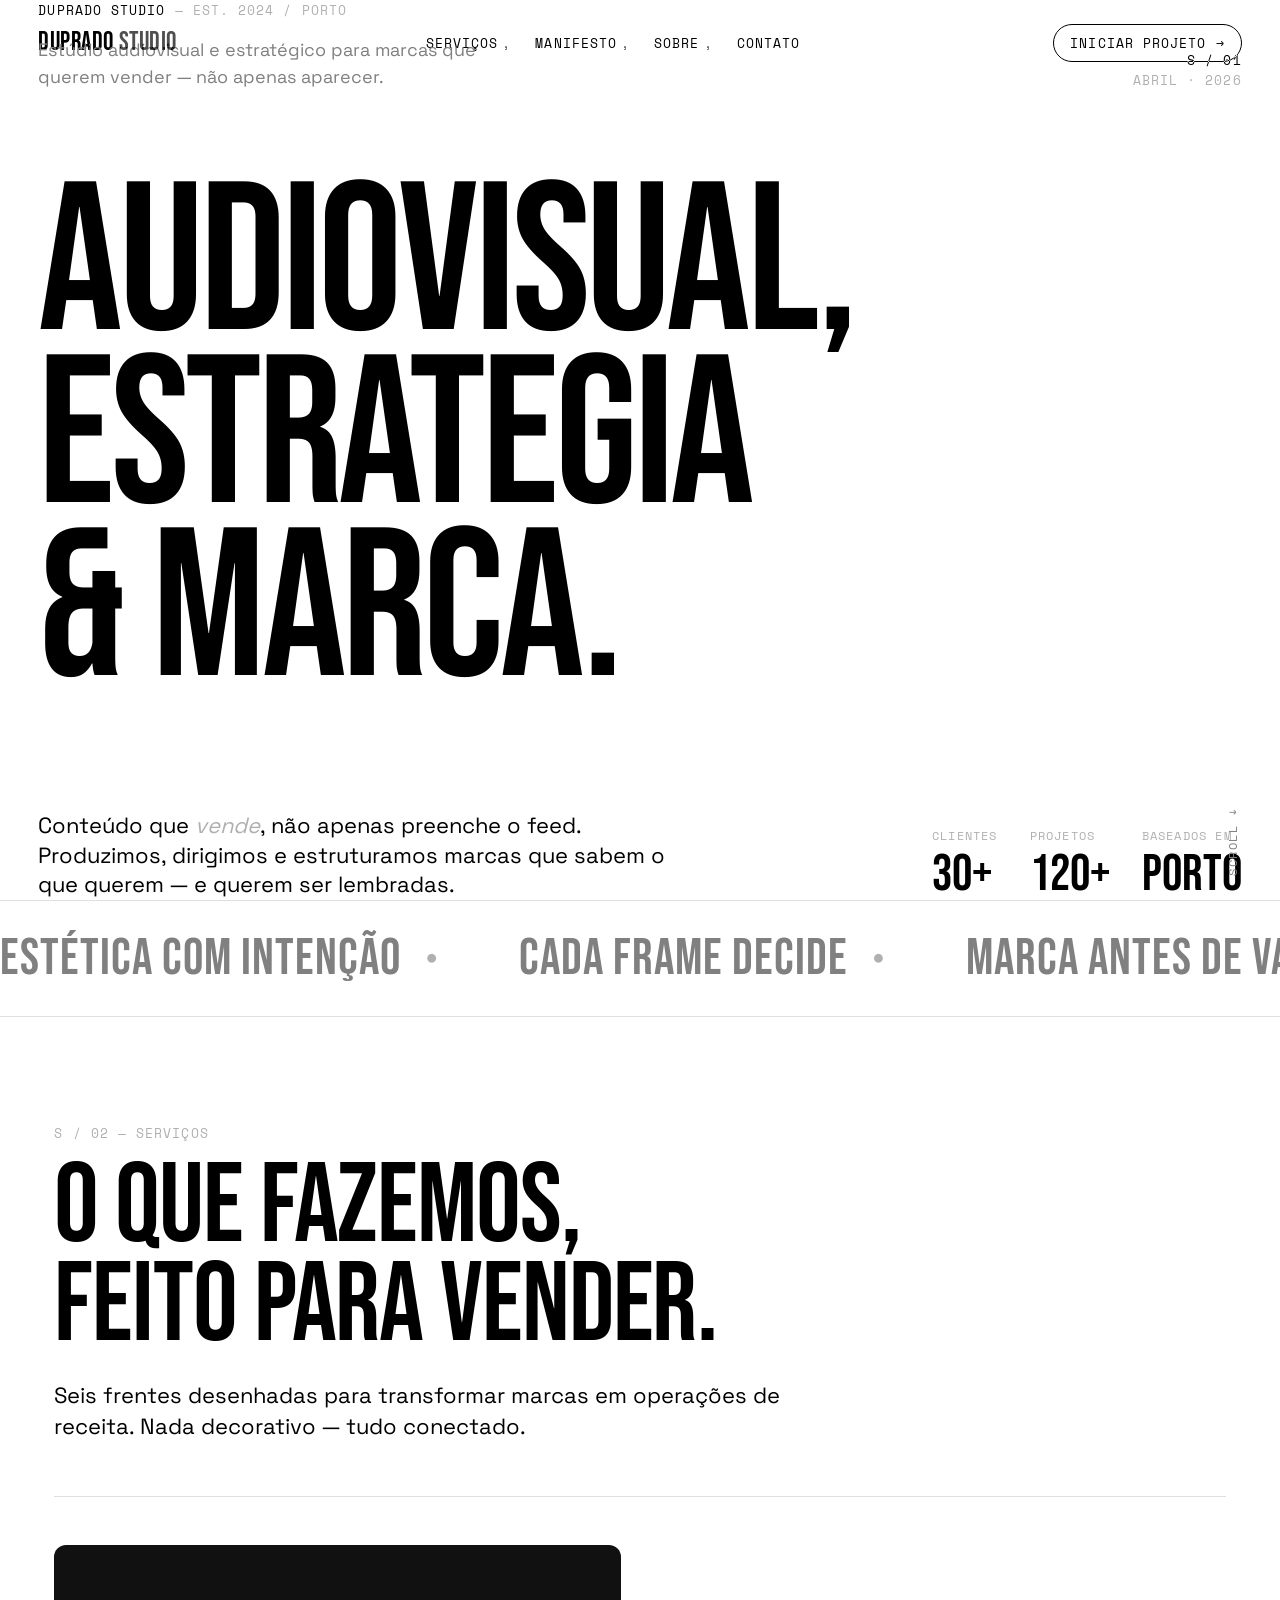
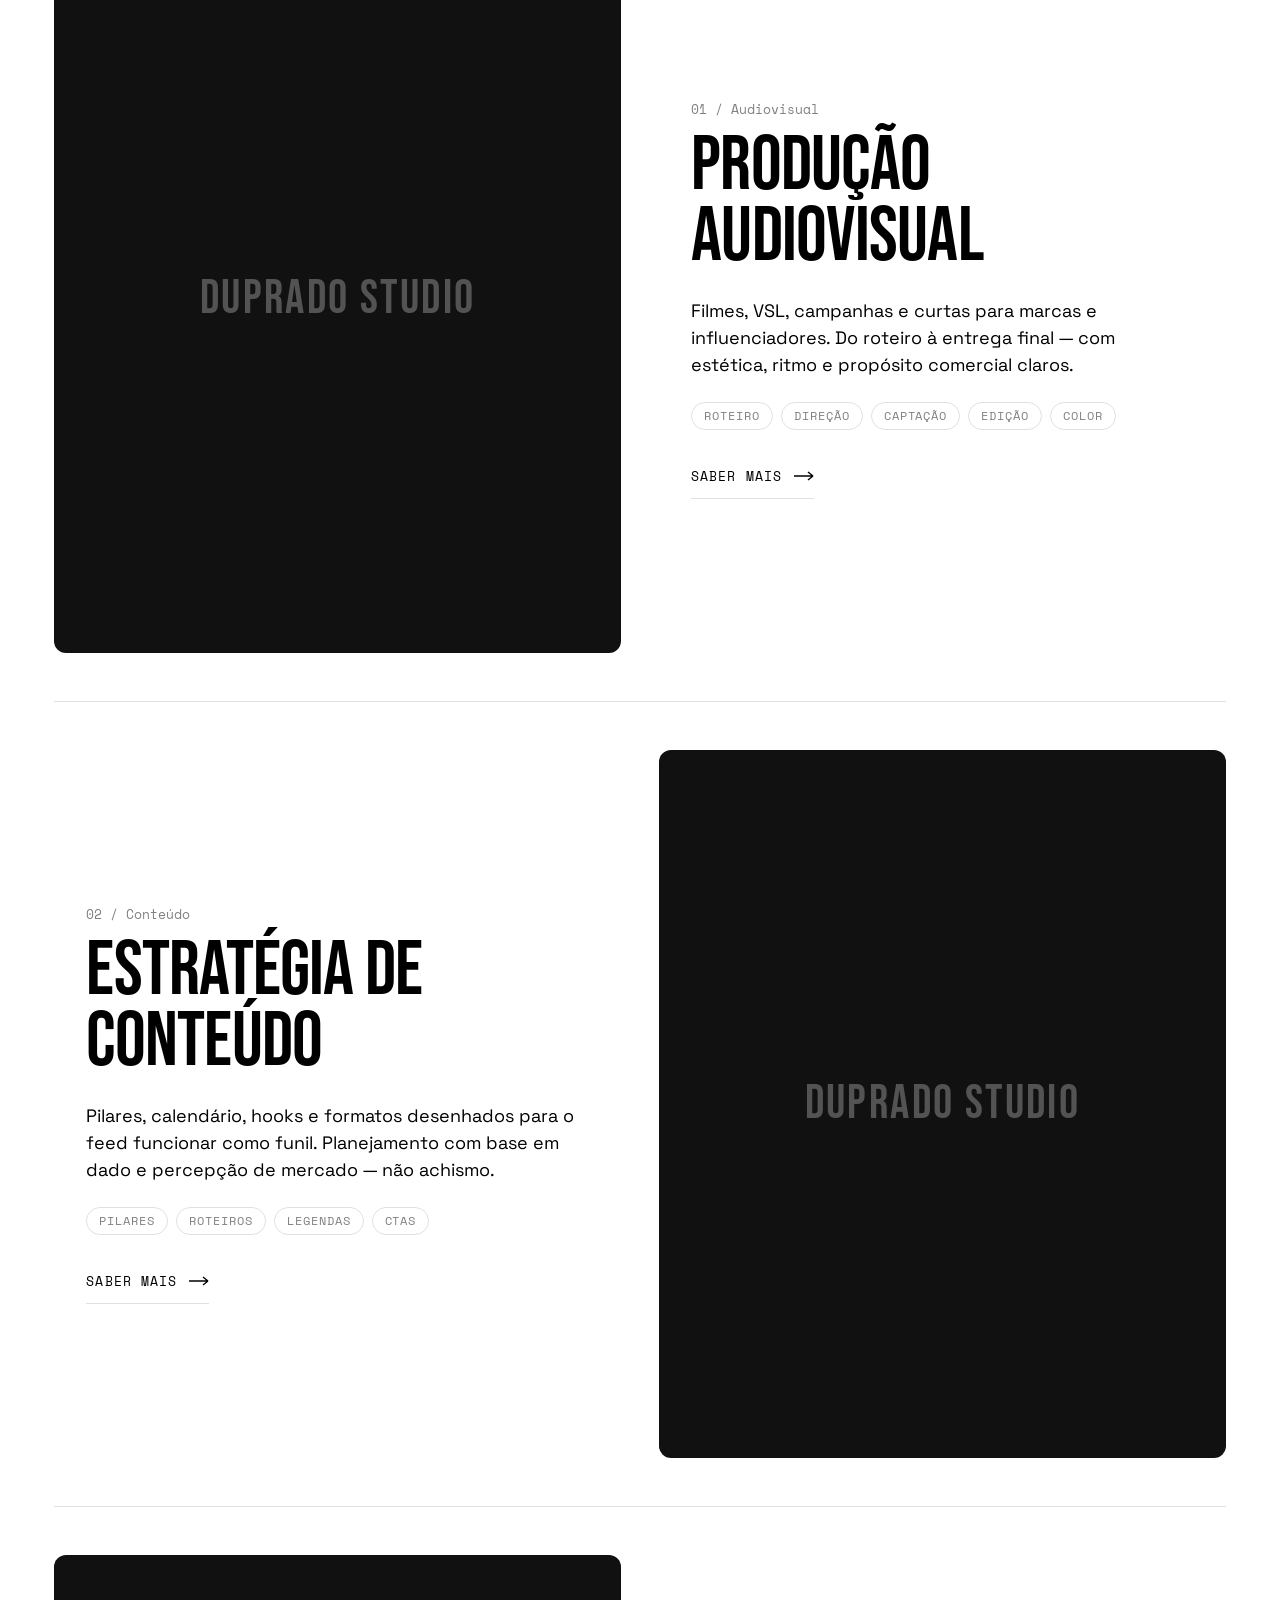
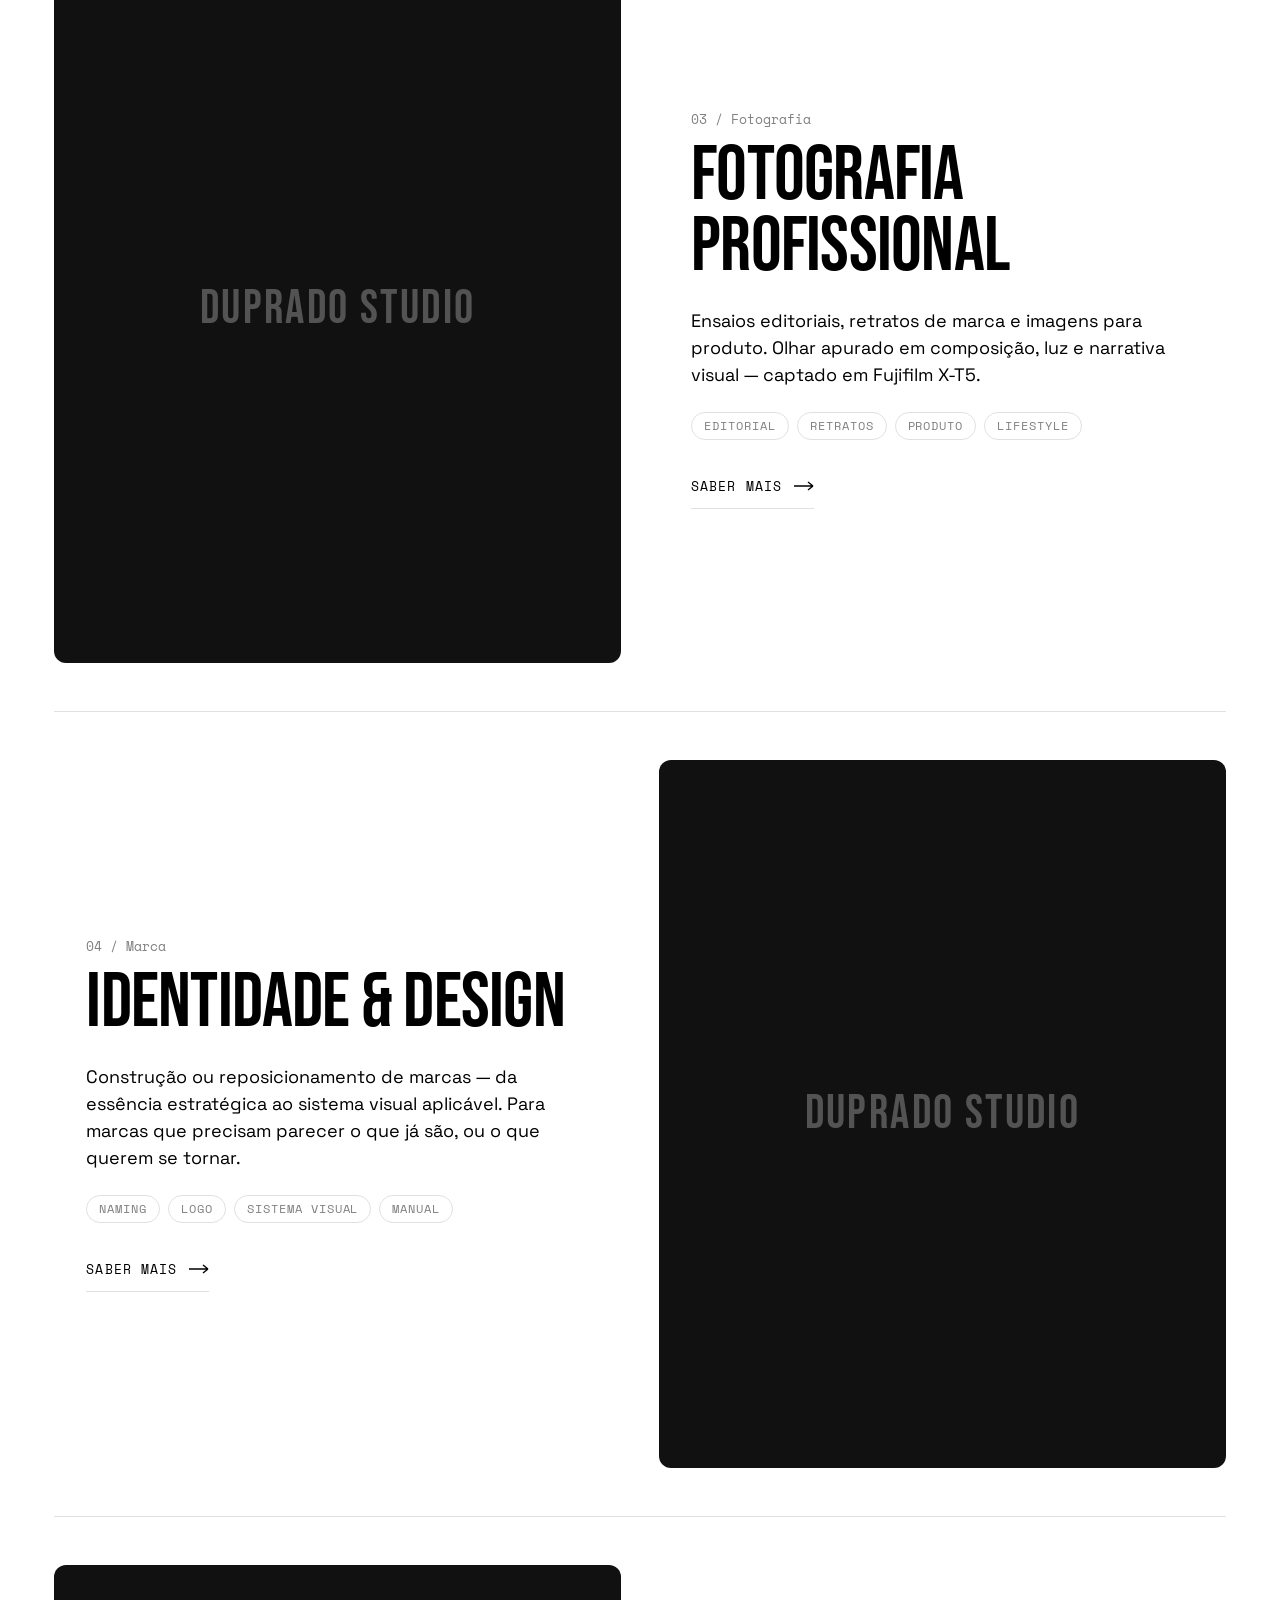
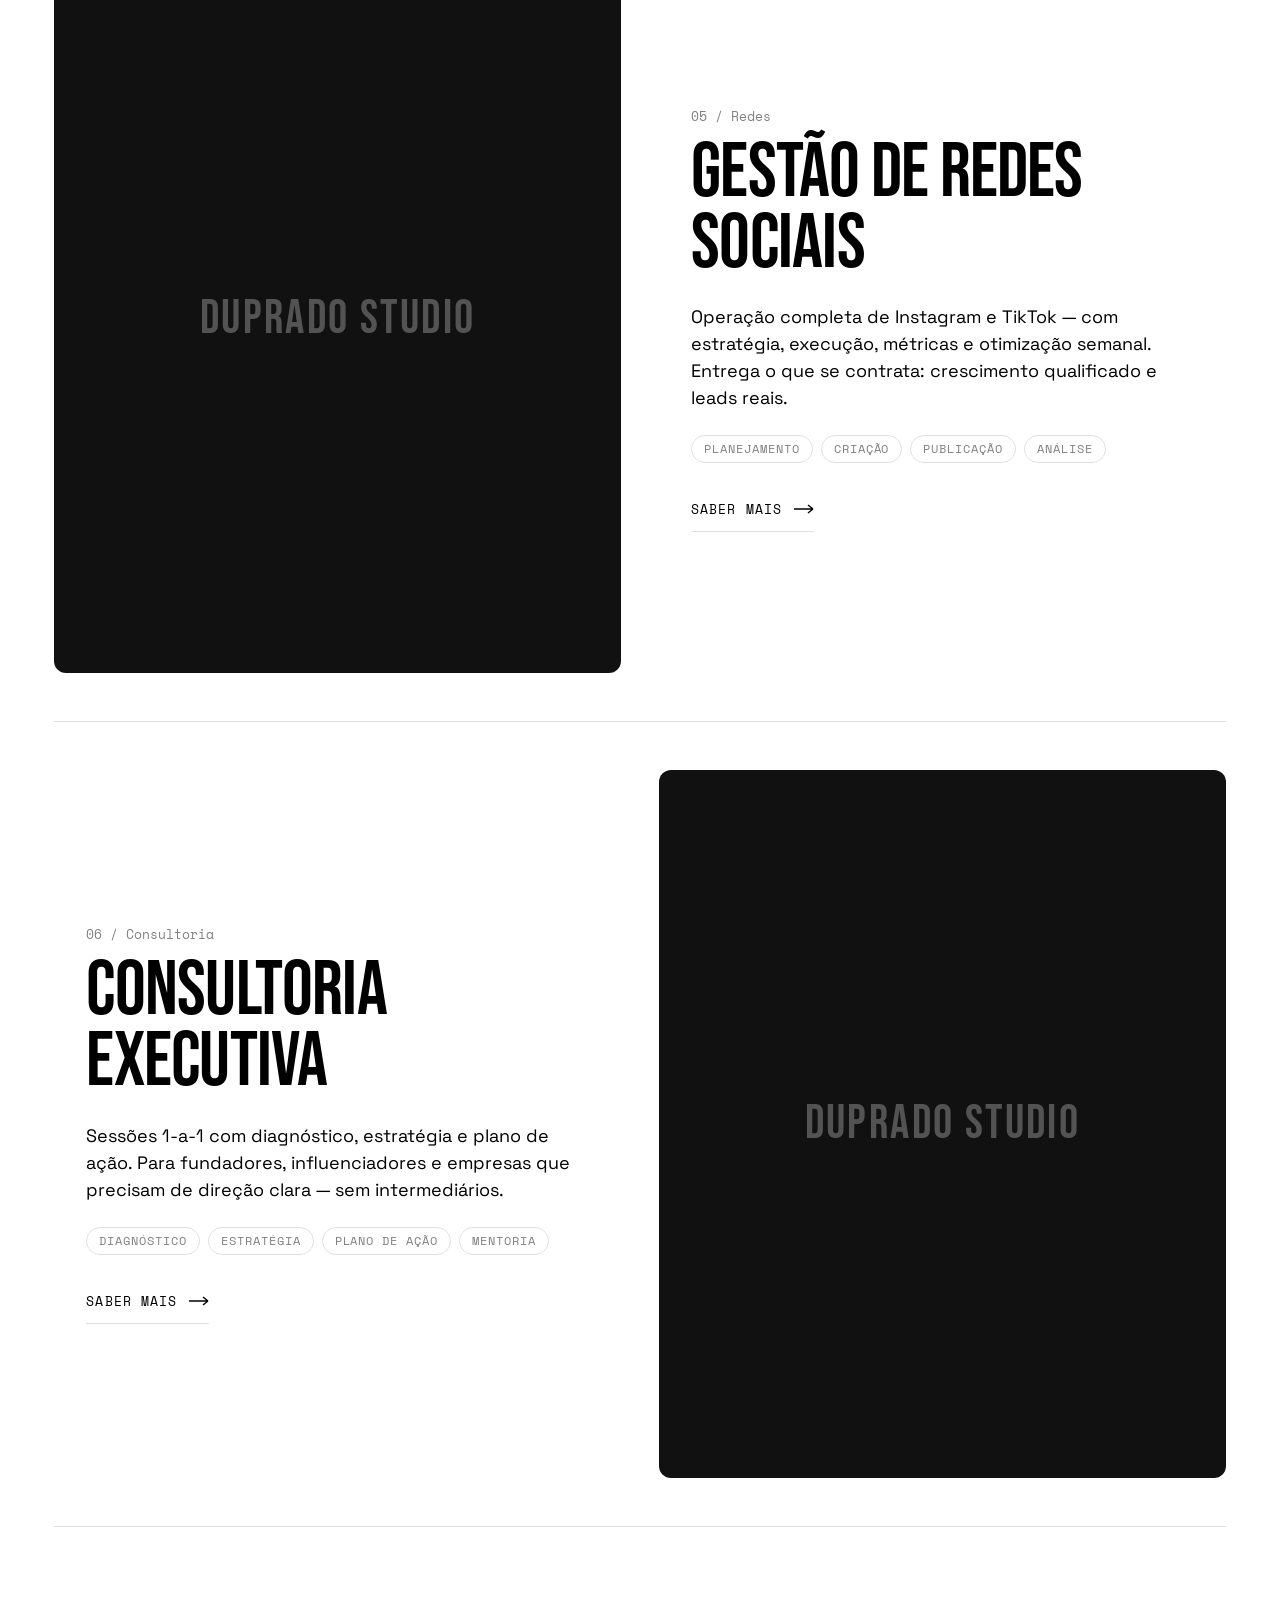
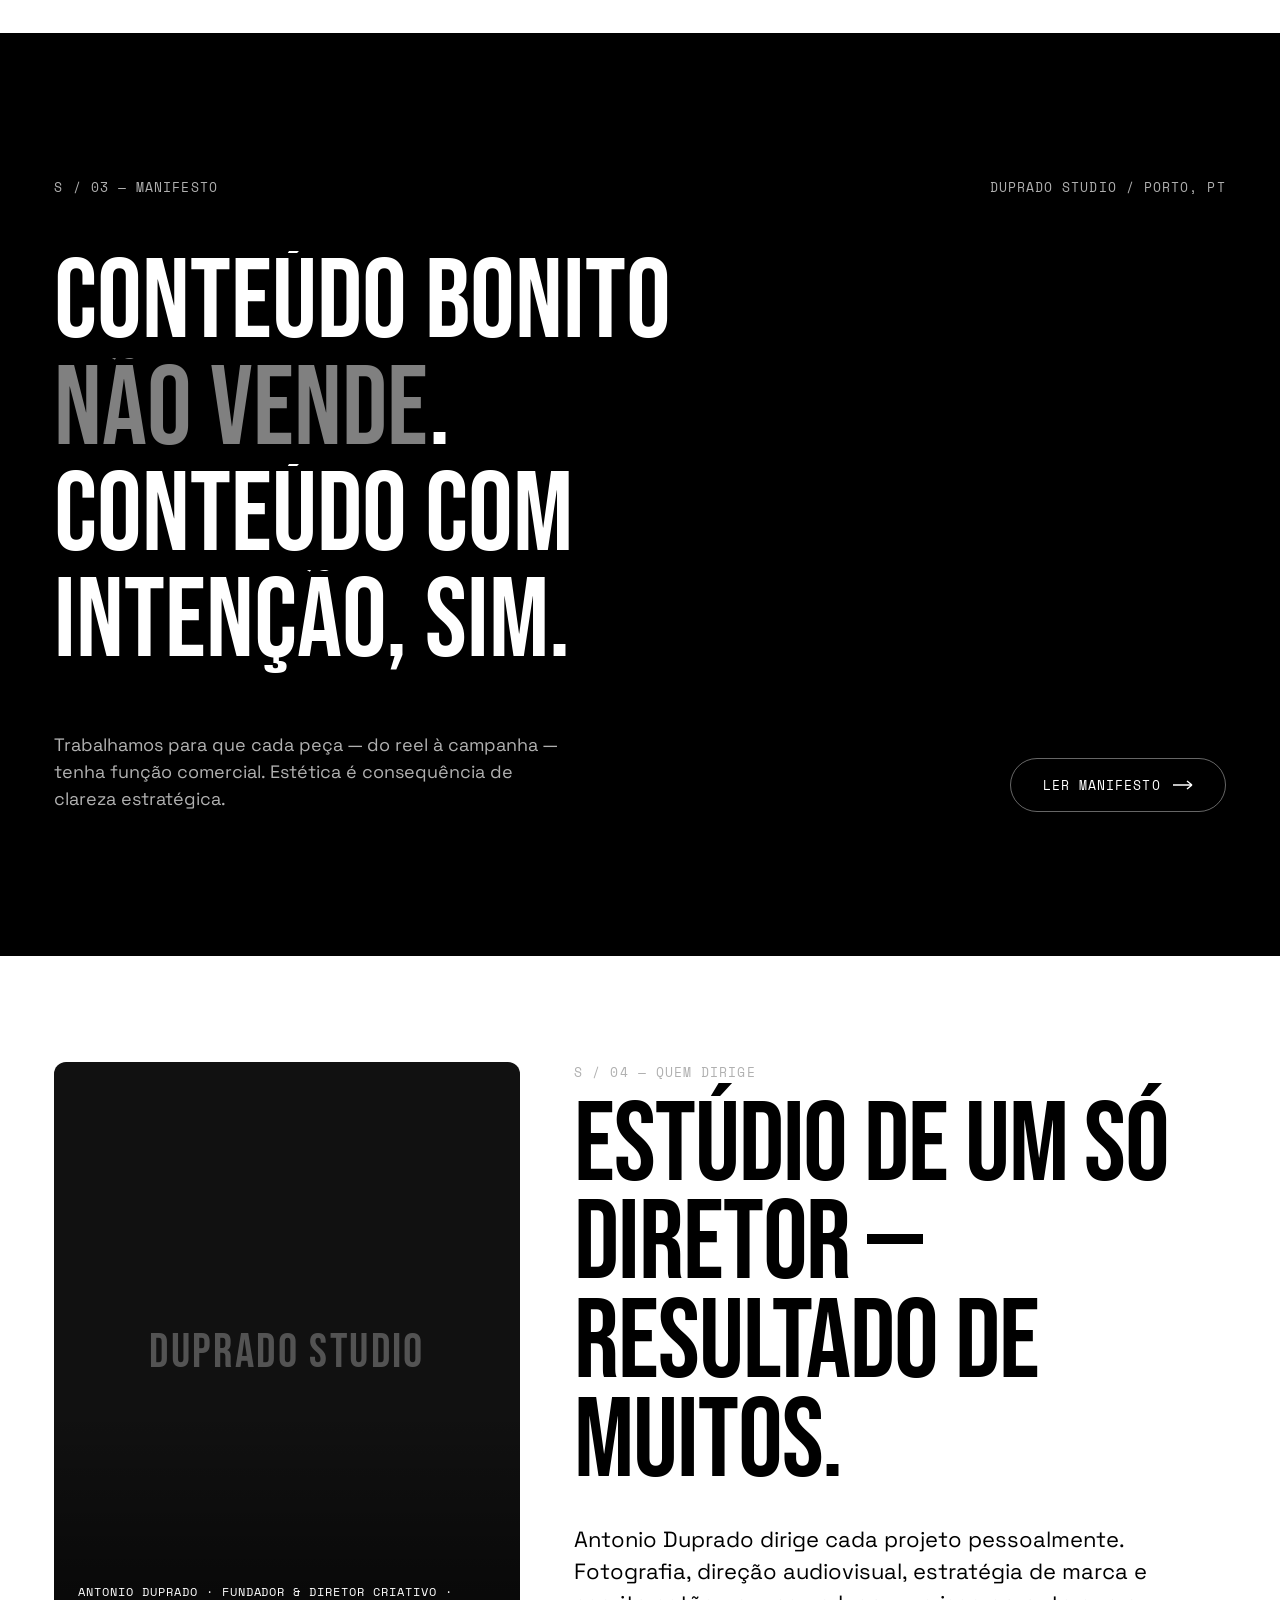
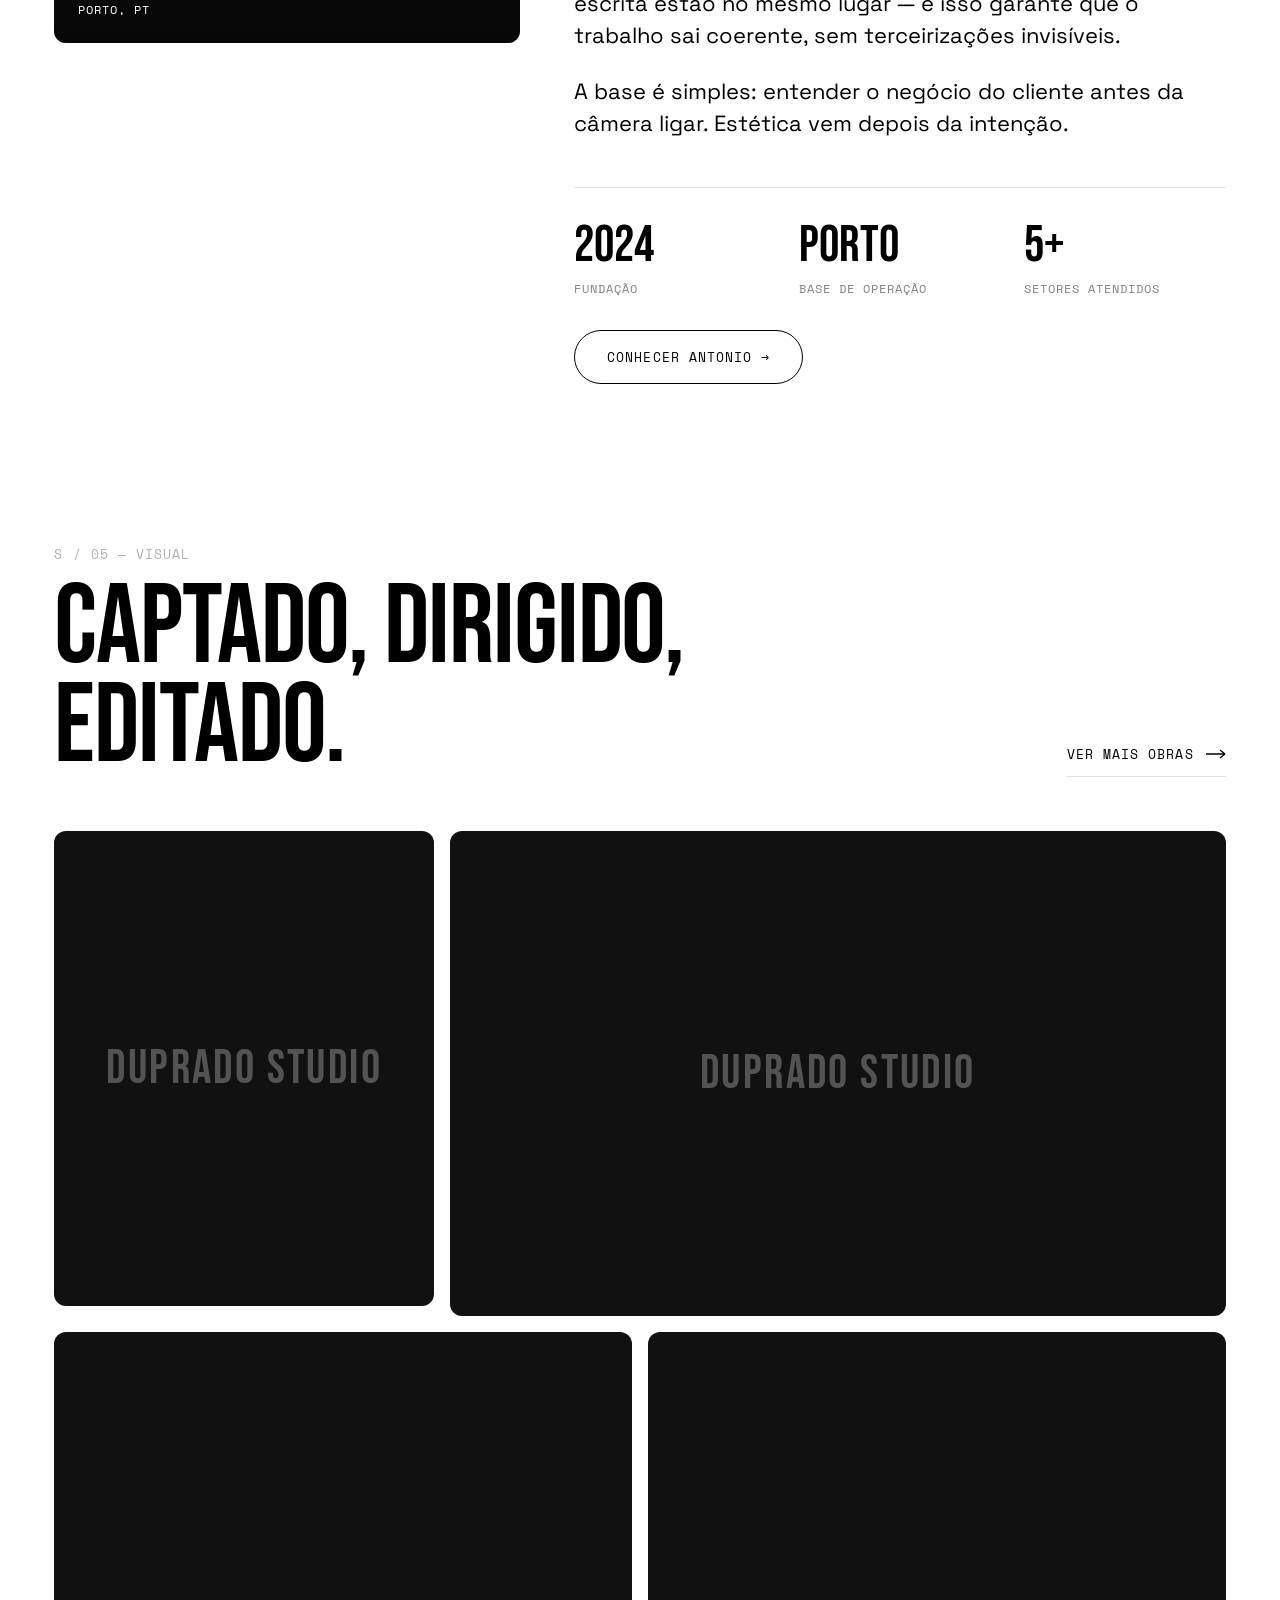
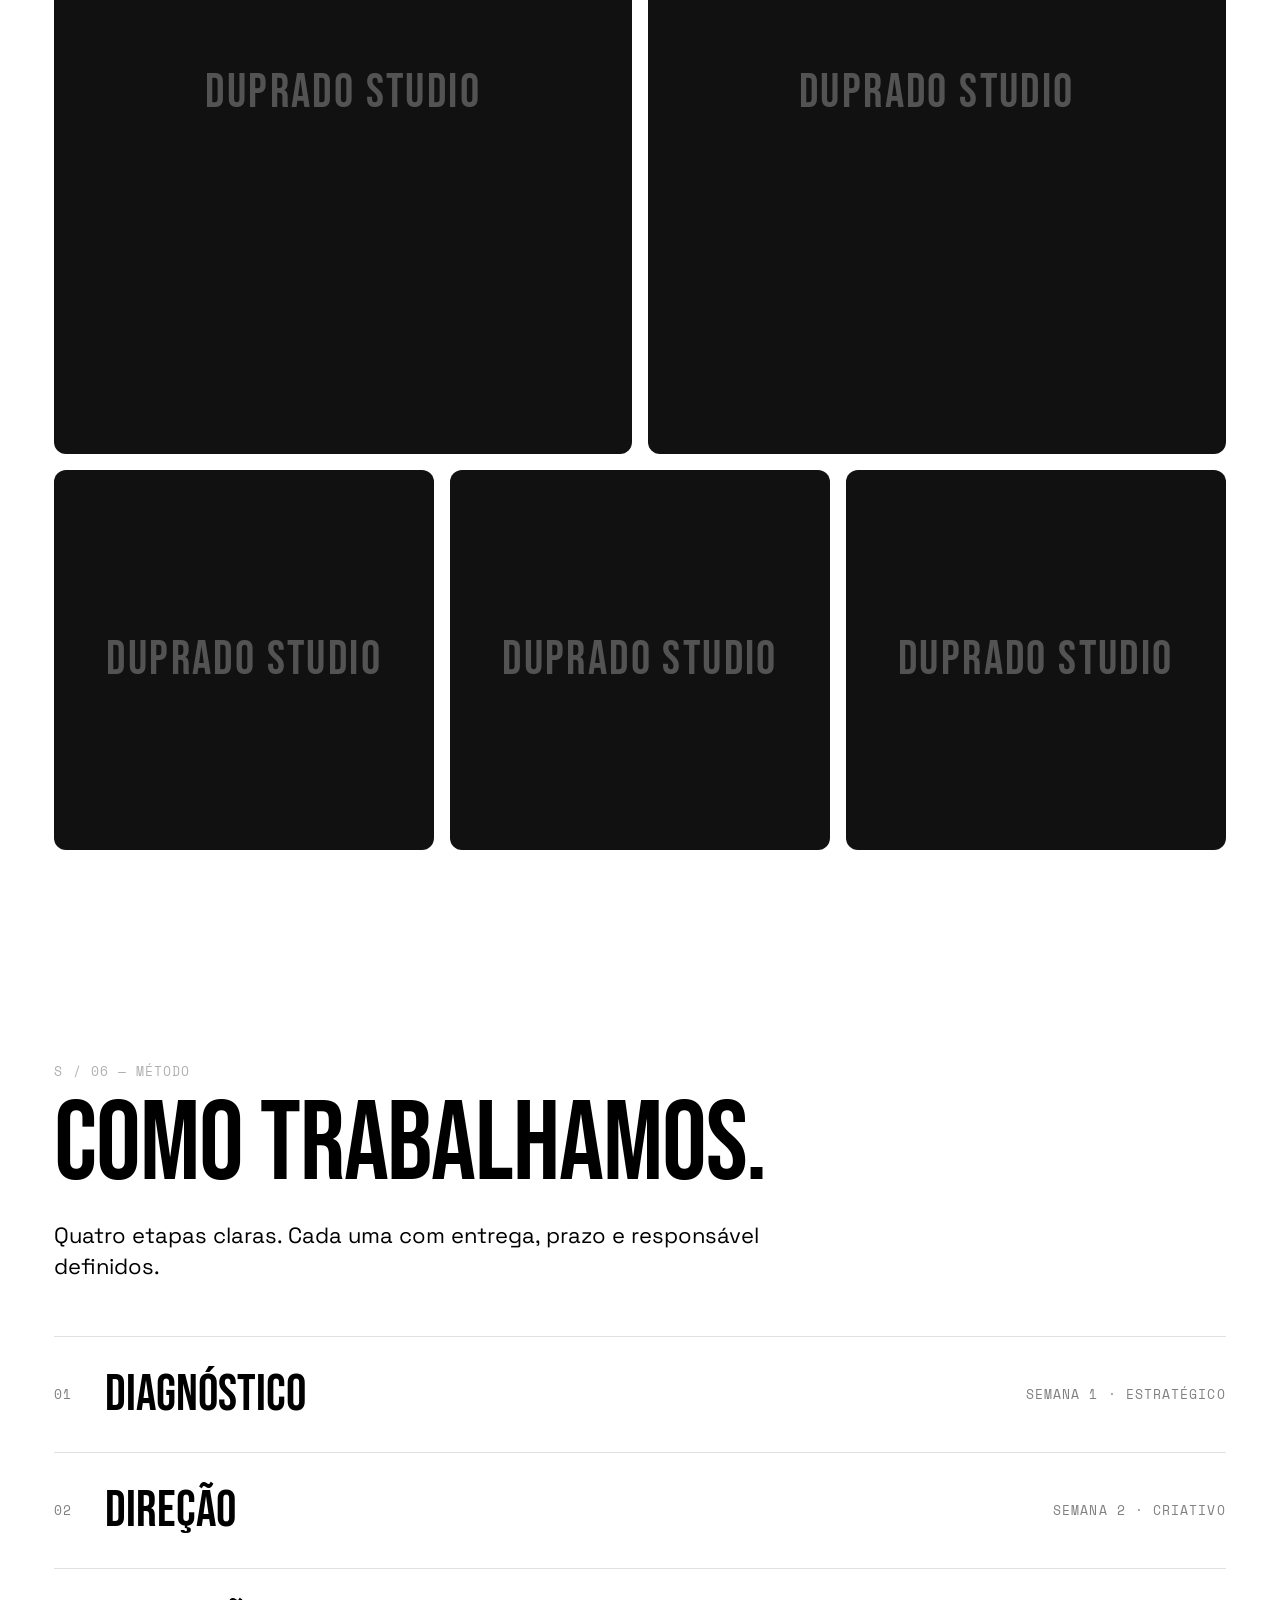
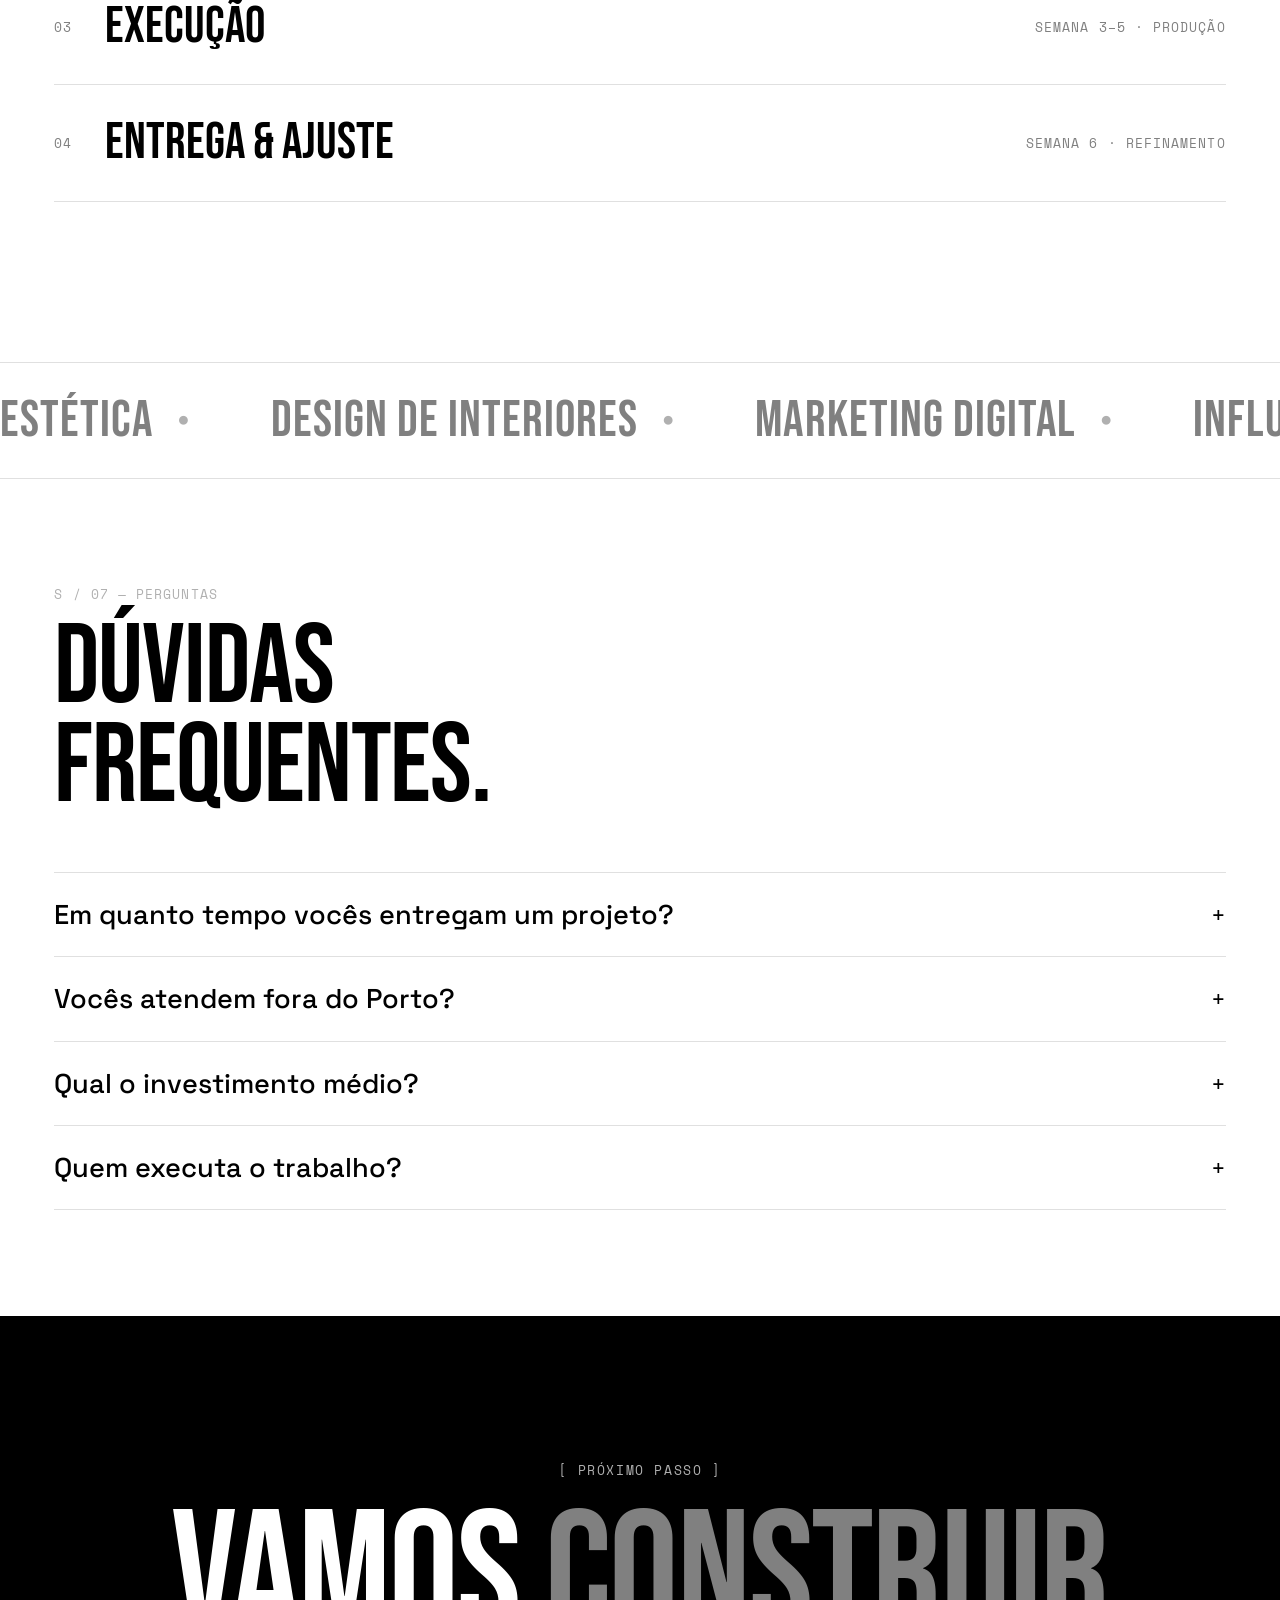
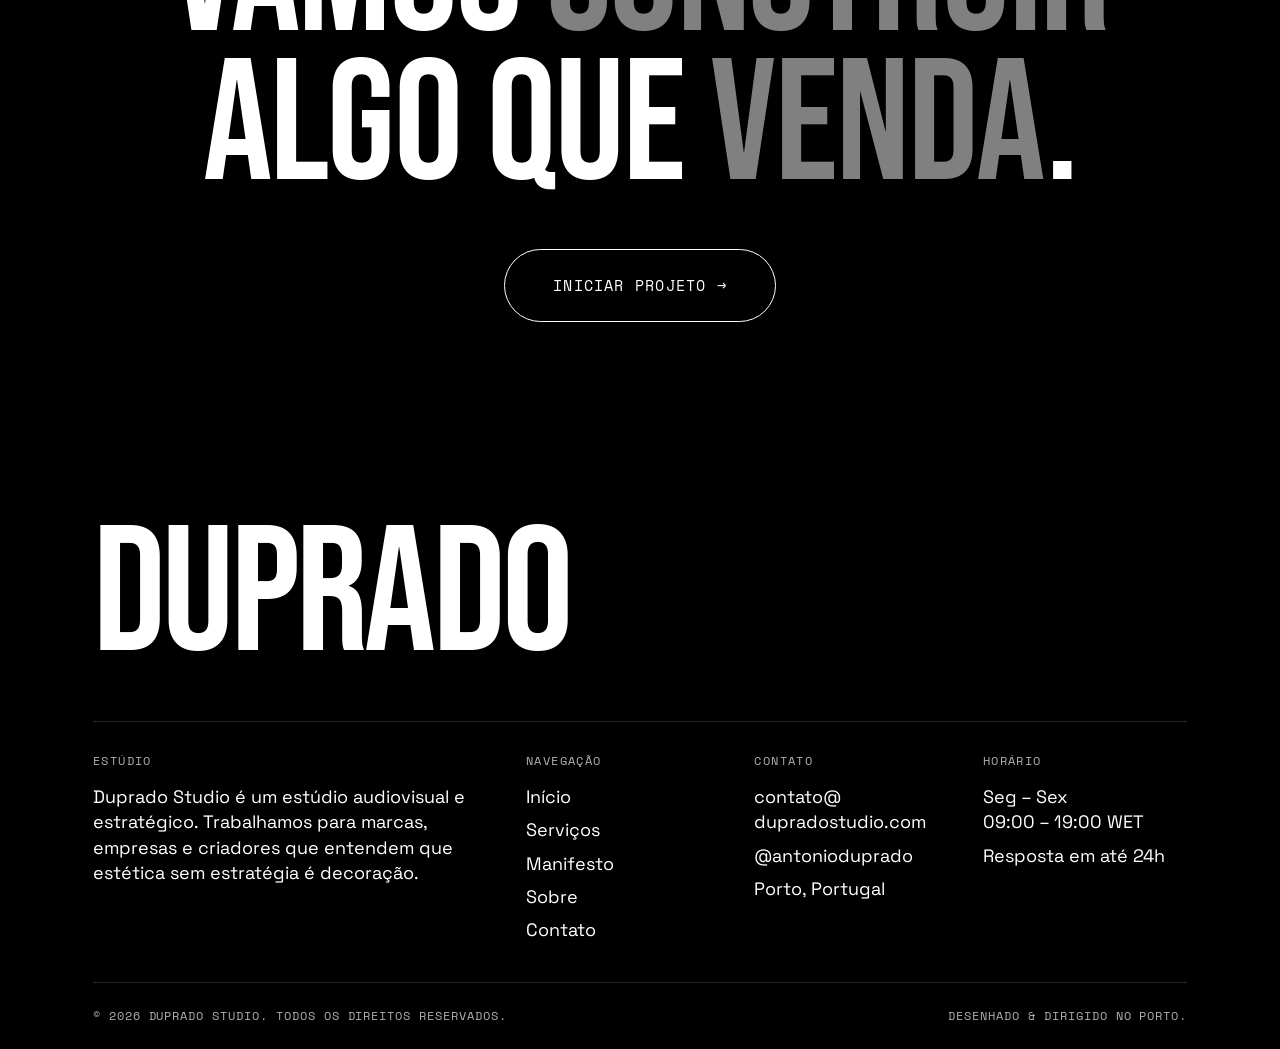
==== index.html @ 4df2d2c8 "Initial commit — Duprado Studio" ====
<!DOCTYPE html>
<html lang="pt-BR">
<head>
    <meta charset="UTF-8">
    <meta name="viewport" content="width=device-width, initial-scale=1.0">
    <title>Duprado Studio — Audiovisual, estratégia e marca</title>
    <meta name="description" content="Duprado Studio é um estúdio audiovisual e estratégico no Porto. Produção audiovisual, fotografia, identidade e conteúdo para marcas que querem vender — não apenas aparecer.">
    <meta name="author" content="Duprado Studio">

    <!-- Open Graph -->
    <meta property="og:type" content="website">
    <meta property="og:title" content="Duprado Studio — Audiovisual + Estratégia">
    <meta property="og:description" content="Estúdio audiovisual e estratégico no Porto. Produção, fotografia, marca e conteúdo para empresas e criadores.">
    <meta property="og:image" content="/assets/images/og-image.svg">
    <meta property="og:url" content="https://dupradostudio.com">
    <meta name="twitter:card" content="summary_large_image">

    <!-- Favicon -->
    <link rel="icon" href="data:image/svg+xml,%3Csvg xmlns='http://www.w3.org/2000/svg' viewBox='0 0 100 100'%3E%3Crect width='100' height='100' fill='%23000'/%3E%3Ctext x='50' y='68' font-family='Arial Narrow, sans-serif' font-size='60' font-weight='900' text-anchor='middle' fill='%23fff'%3ED%3C/text%3E%3C/svg%3E">

    <!-- Preconnect fonts -->
    <link rel="preconnect" href="https://fonts.googleapis.com">
    <link rel="preconnect" href="https://fonts.gstatic.com" crossorigin>

    <link rel="stylesheet" href="css/style.css">
</head>
<body>

<!-- Preloader -->
<div class="preloader" id="preloader">
    <span>DUPRADO</span>
    <div class="preloader__count"><span id="preloader-count">00</span>%</div>
</div>

<!-- Custom Cursor -->
<div class="cursor" id="cursor"><span class="cursor__label" id="cursor-label"></span></div>

<!-- Navigation -->
<header class="nav">
    <a href="/" class="nav__logo">Duprado <em>Studio</em></a>
    <nav>
        <ul class="nav__links">
            <li><a href="#servicos">Serviços</a></li>
            <li><a href="manifesto.html">Manifesto</a></li>
            <li><a href="sobre.html">Sobre</a></li>
            <li><a href="contato.html">Contato</a></li>
        </ul>
    </nav>
    <a href="contato.html" class="nav__cta">Iniciar projeto →</a>
    <button class="nav__toggle" id="menu-toggle" aria-label="Abrir menu"><span></span><span></span> Menu</button>
</header>

<!-- Fullscreen Menu -->
<div class="menu" id="menu" aria-hidden="true">
    <div class="menu__head">
        <span class="mono">Menu / Navegação</span>
        <button class="menu__close" id="menu-close" aria-label="Fechar menu">Fechar ✕</button>
    </div>
    <ul class="menu__list">
        <li><a href="/">Início</a></li>
        <li><a href="#servicos">Serviços</a></li>
        <li><a href="manifesto.html">Manifesto</a></li>
        <li><a href="sobre.html">Sobre</a></li>
        <li><a href="contato.html">Contato</a></li>
    </ul>
    <div class="menu__foot">
        <div>
            <div>Porto, Portugal</div>
            <a href="mailto:contato@dupradostudio.com">contato@dupradostudio.com</a>
        </div>
        <div>
            <a href="https://instagram.com/antonioduprado" target="_blank" rel="noopener">Instagram</a>
            <div>© 2026 Duprado Studio</div>
        </div>
    </div>
</div>

<!-- HERO -->
<section class="hero hero-section" id="home">
    <div class="hero__head">
        <div>
            <div class="mono">Duprado Studio <span class="subtle">— Est. 2024 / Porto</span></div>
            <p class="hero__tag mt-sm">Estúdio audiovisual e estratégico para marcas que querem vender — não apenas aparecer.</p>
        </div>
        <div class="mono text-right">
            <div>S / 01</div>
            <div class="subtle">Abril · 2026</div>
        </div>
    </div>

    <h1 class="hero__title" data-reveal-lines>
        <span class="line"><span style="--i:0">Audiovisual,</span></span>
        <span class="line"><span style="--i:1">estratégia</span></span>
        <span class="line"><span style="--i:2">&amp; marca.</span></span>
    </h1>

    <div class="hero__foot">
        <p class="hero__lead">Conteúdo que <em class="subtle">vende</em>, não apenas preenche o feed. Produzimos, dirigimos e estruturamos marcas que sabem o que querem — e querem ser lembradas.</p>
        <div class="hero__meta">
            <div>
                <span class="mono-xs subtle">Clientes</span>
                <strong>30+</strong>
            </div>
            <div>
                <span class="mono-xs subtle">Projetos</span>
                <strong>120+</strong>
            </div>
            <div>
                <span class="mono-xs subtle">Baseados em</span>
                <strong>Porto</strong>
            </div>
        </div>
    </div>

    <div class="hero__scroll">Scroll ↓</div>
</section>

<!-- Marquee / Valores -->
<div class="marquee">
    <div class="marquee__track">
        <div class="marquee__item">Estética com intenção</div>
        <div class="marquee__item">Cada frame decide</div>
        <div class="marquee__item">Marca antes de vaidade</div>
        <div class="marquee__item">Estratégia em primeiro lugar</div>
        <div class="marquee__item">Audiovisual que converte</div>
        <div class="marquee__item">Duprado Studio</div>
        <div class="marquee__item">Estética com intenção</div>
        <div class="marquee__item">Cada frame decide</div>
        <div class="marquee__item">Marca antes de vaidade</div>
        <div class="marquee__item">Estratégia em primeiro lugar</div>
        <div class="marquee__item">Audiovisual que converte</div>
        <div class="marquee__item">Duprado Studio</div>
    </div>
</div>

<!-- Serviços -->
<section id="servicos" class="container">
    <div class="featured__header">
        <div>
            <div class="mono mb-sm subtle">S / 02 — Serviços</div>
            <h2 class="featured__title" data-reveal>O que fazemos, feito para vender.</h2>
        </div>
        <p class="lead" data-reveal>Seis frentes desenhadas para transformar marcas em operações de receita. Nada decorativo — tudo conectado.</p>
    </div>

    <div class="featured">

        <!-- 01 -->
        <article class="featured__item" data-reveal>
            <div class="featured__item-media photo-slot">
                <img src="assets/images/duprado-01-hero.jpg" alt="Produção audiovisual Duprado Studio" loading="lazy" onerror="this.style.display='none'">
            </div>
            <div class="featured__item-body">
                <span class="featured__item-number">01 / Audiovisual</span>
                <h3 class="featured__item-title">Produção audiovisual</h3>
                <p class="featured__item-desc">Filmes, VSL, campanhas e curtas para marcas e influenciadores. Do roteiro à entrega final — com estética, ritmo e propósito comercial claros.</p>
                <div class="featured__item-tags">
                    <span>Roteiro</span><span>Direção</span><span>Captação</span><span>Edição</span><span>Color</span>
                </div>
                <a href="servicos.html#audiovisual" class="arrow-link">Saber mais
                    <svg width="20" height="10" viewBox="0 0 20 10" fill="none"><path d="M0 5H19M19 5L14 1M19 5L14 9" stroke="currentColor" stroke-width="1.4"/></svg>
                </a>
            </div>
        </article>

        <!-- 02 -->
        <article class="featured__item" data-reveal>
            <div class="featured__item-media photo-slot">
                <img src="assets/images/duprado-02-serious.jpg" alt="Estratégia de conteúdo" loading="lazy" onerror="this.style.display='none'">
            </div>
            <div class="featured__item-body">
                <span class="featured__item-number">02 / Conteúdo</span>
                <h3 class="featured__item-title">Estratégia de conteúdo</h3>
                <p class="featured__item-desc">Pilares, calendário, hooks e formatos desenhados para o feed funcionar como funil. Planejamento com base em dado e percepção de mercado — não achismo.</p>
                <div class="featured__item-tags">
                    <span>Pilares</span><span>Roteiros</span><span>Legendas</span><span>CTAs</span>
                </div>
                <a href="servicos.html#conteudo" class="arrow-link">Saber mais
                    <svg width="20" height="10" viewBox="0 0 20 10" fill="none"><path d="M0 5H19M19 5L14 1M19 5L14 9" stroke="currentColor" stroke-width="1.4"/></svg>
                </a>
            </div>
        </article>

        <!-- 03 -->
        <article class="featured__item" data-reveal>
            <div class="featured__item-media photo-slot">
                <img src="assets/images/duprado-03-profile.jpg" alt="Fotografia profissional" loading="lazy" onerror="this.style.display='none'">
            </div>
            <div class="featured__item-body">
                <span class="featured__item-number">03 / Fotografia</span>
                <h3 class="featured__item-title">Fotografia profissional</h3>
                <p class="featured__item-desc">Ensaios editoriais, retratos de marca e imagens para produto. Olhar apurado em composição, luz e narrativa visual — captado em Fujifilm X-T5.</p>
                <div class="featured__item-tags">
                    <span>Editorial</span><span>Retratos</span><span>Produto</span><span>Lifestyle</span>
                </div>
                <a href="servicos.html#fotografia" class="arrow-link">Saber mais
                    <svg width="20" height="10" viewBox="0 0 20 10" fill="none"><path d="M0 5H19M19 5L14 1M19 5L14 9" stroke="currentColor" stroke-width="1.4"/></svg>
                </a>
            </div>
        </article>

        <!-- 04 -->
        <article class="featured__item" data-reveal>
            <div class="featured__item-media photo-slot">
                <img src="assets/images/duprado-04-beige.jpg" alt="Identidade e design Duprado Studio" loading="lazy" onerror="this.style.display='none'">
            </div>
            <div class="featured__item-body">
                <span class="featured__item-number">04 / Marca</span>
                <h3 class="featured__item-title">Identidade &amp; design</h3>
                <p class="featured__item-desc">Construção ou reposicionamento de marcas — da essência estratégica ao sistema visual aplicável. Para marcas que precisam parecer o que já são, ou o que querem se tornar.</p>
                <div class="featured__item-tags">
                    <span>Naming</span><span>Logo</span><span>Sistema visual</span><span>Manual</span>
                </div>
                <a href="servicos.html#marca" class="arrow-link">Saber mais
                    <svg width="20" height="10" viewBox="0 0 20 10" fill="none"><path d="M0 5H19M19 5L14 1M19 5L14 9" stroke="currentColor" stroke-width="1.4"/></svg>
                </a>
            </div>
        </article>

        <!-- 05 -->
        <article class="featured__item" data-reveal>
            <div class="featured__item-media photo-slot">
                <img src="assets/images/duprado-05-studio.jpg" alt="Gestão de redes sociais" loading="lazy" onerror="this.style.display='none'">
            </div>
            <div class="featured__item-body">
                <span class="featured__item-number">05 / Redes</span>
                <h3 class="featured__item-title">Gestão de redes sociais</h3>
                <p class="featured__item-desc">Operação completa de Instagram e TikTok — com estratégia, execução, métricas e otimização semanal. Entrega o que se contrata: crescimento qualificado e leads reais.</p>
                <div class="featured__item-tags">
                    <span>Planejamento</span><span>Criação</span><span>Publicação</span><span>Análise</span>
                </div>
                <a href="servicos.html#redes" class="arrow-link">Saber mais
                    <svg width="20" height="10" viewBox="0 0 20 10" fill="none"><path d="M0 5H19M19 5L14 1M19 5L14 9" stroke="currentColor" stroke-width="1.4"/></svg>
                </a>
            </div>
        </article>

        <!-- 06 -->
        <article class="featured__item" data-reveal>
            <div class="featured__item-media photo-slot">
                <img src="assets/images/duprado-06-portrait.jpg" alt="Consultoria executiva" loading="lazy" onerror="this.style.display='none'">
            </div>
            <div class="featured__item-body">
                <span class="featured__item-number">06 / Consultoria</span>
                <h3 class="featured__item-title">Consultoria executiva</h3>
                <p class="featured__item-desc">Sessões 1-a-1 com diagnóstico, estratégia e plano de ação. Para fundadores, influenciadores e empresas que precisam de direção clara — sem intermediários.</p>
                <div class="featured__item-tags">
                    <span>Diagnóstico</span><span>Estratégia</span><span>Plano de ação</span><span>Mentoria</span>
                </div>
                <a href="servicos.html#consultoria" class="arrow-link">Saber mais
                    <svg width="20" height="10" viewBox="0 0 20 10" fill="none"><path d="M0 5H19M19 5L14 1M19 5L14 9" stroke="currentColor" stroke-width="1.4"/></svg>
                </a>
            </div>
        </article>

    </div>
</section>

<!-- Manifesto -->
<section class="manifesto">
    <div class="container">
        <div class="manifesto__header">
            <div>S / 03 — Manifesto</div>
            <div>Duprado Studio / Porto, PT</div>
        </div>
        <p class="manifesto__text" data-reveal-lines>
            <span class="line"><span style="--i:0">Conteúdo bonito</span></span>
            <span class="line"><span style="--i:1"><em>não vende</em>.</span></span>
            <span class="line"><span style="--i:2">Conteúdo com</span></span>
            <span class="line"><span style="--i:3">intenção, sim.</span></span>
        </p>
        <div class="manifesto__foot">
            <p style="max-width: 42ch; color: var(--color-grey-light);">Trabalhamos para que cada peça — do reel à campanha — tenha função comercial. Estética é consequência de clareza estratégica.</p>
            <a href="manifesto.html" class="btn btn--ghost" style="border-color: rgba(255,255,255,0.4); color: #fff;">Ler manifesto
                <svg width="20" height="10" viewBox="0 0 20 10" fill="none"><path d="M0 5H19M19 5L14 1M19 5L14 9" stroke="currentColor" stroke-width="1.4"/></svg>
            </a>
        </div>
    </div>
</section>

<!-- About / Antonio -->
<section class="container">
    <div class="about-grid">
        <div class="about__portrait photo-slot">
            <img src="assets/images/duprado-07-director.jpg" alt="Antonio Duprado — Diretor Criativo" loading="lazy" onerror="this.style.display='none'">
            <div class="about__portrait-caption">Antonio Duprado · Fundador &amp; Diretor Criativo · Porto, PT</div>
        </div>
        <div class="about__content">
            <div class="mono mb-sm subtle">S / 04 — Quem dirige</div>
            <h2 data-reveal>Estúdio de um só diretor — resultado de muitos.</h2>
            <p data-reveal>Antonio Duprado dirige cada projeto pessoalmente. Fotografia, direção audiovisual, estratégia de marca e escrita estão no mesmo lugar — e isso garante que o trabalho sai coerente, sem terceirizações invisíveis.</p>
            <p data-reveal>A base é simples: entender o negócio do cliente antes da câmera ligar. Estética vem depois da intenção.</p>
            <div class="about__stats" data-reveal>
                <div><strong>2024</strong><span>Fundação</span></div>
                <div><strong>Porto</strong><span>Base de operação</span></div>
                <div><strong>5+</strong><span>Setores atendidos</span></div>
            </div>
            <div class="mt-md">
                <a href="sobre.html" class="btn">Conhecer Antonio →</a>
            </div>
        </div>
    </div>
</section>

<!-- Gallery -->
<section class="container" style="padding-top: var(--sp-8);">
    <div class="featured__header">
        <div>
            <div class="mono mb-sm subtle">S / 05 — Visual</div>
            <h2 class="featured__title" data-reveal>Captado, dirigido, editado.</h2>
        </div>
        <a href="sobre.html" class="arrow-link">Ver mais obras
            <svg width="20" height="10" viewBox="0 0 20 10" fill="none"><path d="M0 5H19M19 5L14 1M19 5L14 9" stroke="currentColor" stroke-width="1.4"/></svg>
        </a>
    </div>

    <div class="gallery" data-reveal>
        <div class="gallery__item g-tall photo-slot"><img src="assets/images/duprado-08-smile.jpg" alt="" loading="lazy" onerror="this.style.display='none'"></div>
        <div class="gallery__item g-wide photo-slot"><img src="assets/images/duprado-09-wide.jpg" alt="" loading="lazy" onerror="this.style.display='none'"></div>
        <div class="gallery__item g-half photo-slot"><img src="assets/images/duprado-10-frame.jpg" alt="" loading="lazy" onerror="this.style.display='none'"></div>
        <div class="gallery__item g-half photo-slot"><img src="assets/images/duprado-11-hands.jpg" alt="" loading="lazy" onerror="this.style.display='none'"></div>
        <div class="gallery__item g-sq photo-slot"><img src="assets/images/duprado-12-closeup.jpg" alt="" loading="lazy" onerror="this.style.display='none'"></div>
        <div class="gallery__item g-sq photo-slot"><img src="assets/images/duprado-13-bw.jpg" alt="" loading="lazy" onerror="this.style.display='none'"></div>
        <div class="gallery__item g-sq photo-slot"><img src="assets/images/duprado-04-beige.jpg" alt="" loading="lazy" onerror="this.style.display='none'"></div>
    </div>
</section>

<!-- Processo -->
<section class="container">
    <div class="featured__header">
        <div>
            <div class="mono mb-sm subtle">S / 06 — Método</div>
            <h2 class="featured__title" data-reveal>Como trabalhamos.</h2>
        </div>
        <p class="lead" data-reveal>Quatro etapas claras. Cada uma com entrega, prazo e responsável definidos.</p>
    </div>

    <div class="process">
        <div class="process__item" data-reveal>
            <span class="process__num">01</span>
            <span class="process__name">Diagnóstico</span>
            <span class="process__meta">Semana 1 · Estratégico</span>
        </div>
        <div class="process__item" data-reveal>
            <span class="process__num">02</span>
            <span class="process__name">Direção</span>
            <span class="process__meta">Semana 2 · Criativo</span>
        </div>
        <div class="process__item" data-reveal>
            <span class="process__num">03</span>
            <span class="process__name">Execução</span>
            <span class="process__meta">Semana 3–5 · Produção</span>
        </div>
        <div class="process__item" data-reveal>
            <span class="process__num">04</span>
            <span class="process__name">Entrega &amp; ajuste</span>
            <span class="process__meta">Semana 6 · Refinamento</span>
        </div>
    </div>
</section>

<!-- Parceiros Marquee -->
<div class="marquee" style="margin-top: var(--sp-8);">
    <div class="marquee__track" style="animation-duration: 60s;">
        <div class="marquee__item">Estética</div>
        <div class="marquee__item">Design de interiores</div>
        <div class="marquee__item">Marketing digital</div>
        <div class="marquee__item">Influenciadores</div>
        <div class="marquee__item">Empresas locais</div>
        <div class="marquee__item">Lifestyle brands</div>
        <div class="marquee__item">Estética</div>
        <div class="marquee__item">Design de interiores</div>
        <div class="marquee__item">Marketing digital</div>
        <div class="marquee__item">Influenciadores</div>
        <div class="marquee__item">Empresas locais</div>
        <div class="marquee__item">Lifestyle brands</div>
    </div>
</div>

<!-- FAQ -->
<section class="container">
    <div class="featured__header">
        <div>
            <div class="mono mb-sm subtle">S / 07 — Perguntas</div>
            <h2 class="featured__title" data-reveal>Dúvidas frequentes.</h2>
        </div>
    </div>

    <div class="faq">
        <div class="faq__item" data-reveal>
            <div class="faq__q">Em quanto tempo vocês entregam um projeto?</div>
            <div class="faq__a">Depende do escopo. Identidade visual leva de 3 a 5 semanas. Produção audiovisual, de 2 a 6 semanas. Gestão de redes é contínua. Todo projeto começa com cronograma detalhado por etapa.</div>
        </div>
        <div class="faq__item" data-reveal>
            <div class="faq__q">Vocês atendem fora do Porto?</div>
            <div class="faq__a">Sim. A base é no Porto, mas atendemos projetos em qualquer lugar de Portugal e do Brasil. Para produções presenciais, cobramos deslocamento.</div>
        </div>
        <div class="faq__item" data-reveal>
            <div class="faq__q">Qual o investimento médio?</div>
            <div class="faq__a">Projetos partem de €800 (consultoria pontual). Produções audiovisuais e identidades de marca variam conforme escopo. Enviamos orçamento detalhado após diagnóstico.</div>
        </div>
        <div class="faq__item" data-reveal>
            <div class="faq__q">Quem executa o trabalho?</div>
            <div class="faq__a">Antonio Duprado dirige cada projeto. Conforme a necessidade, montamos equipe sob curadoria — sempre com diretor responsável pela entrega final.</div>
        </div>
    </div>
</section>

<!-- CTA -->
<section class="cta">
    <div class="container">
        <div class="cta__sub">[ Próximo passo ]</div>
        <h2 class="cta__title" data-reveal>Vamos <em class="subtle" style="color: var(--color-grey-mid); font-style: normal;">construir</em> algo que <em class="subtle" style="color: var(--color-grey-mid); font-style: normal;">venda</em>.</h2>
        <a href="contato.html" class="btn btn--lg">Iniciar projeto →</a>
    </div>
</section>

<!-- Footer -->
<footer class="footer">
    <div class="container">
        <div class="footer__big">DUPRADO</div>
        <div class="footer__grid">
            <div class="footer__col">
                <h6>Estúdio</h6>
                <p>Duprado Studio é um estúdio audiovisual e estratégico. Trabalhamos para marcas, empresas e criadores que entendem que estética sem estratégia é decoração.</p>
            </div>
            <div class="footer__col">
                <h6>Navegação</h6>
                <a href="/">Início</a>
                <a href="#servicos">Serviços</a>
                <a href="manifesto.html">Manifesto</a>
                <a href="sobre.html">Sobre</a>
                <a href="contato.html">Contato</a>
            </div>
            <div class="footer__col">
                <h6>Contato</h6>
                <a href="mailto:contato@dupradostudio.com">contato@<br>dupradostudio.com</a>
                <a href="https://instagram.com/antonioduprado" target="_blank" rel="noopener">@antonioduprado</a>
                <p>Porto, Portugal</p>
            </div>
            <div class="footer__col">
                <h6>Horário</h6>
                <p>Seg – Sex<br>09:00 – 19:00 WET</p>
                <p>Resposta em até 24h</p>
            </div>
        </div>
        <div class="footer__bottom">
            <div>© 2026 Duprado Studio. Todos os direitos reservados.</div>
            <div>Desenhado &amp; dirigido no Porto.</div>
        </div>
    </div>
</footer>

<script src="js/main.js"></script>
</body>
</html>
---- css/style.css ----
/* =============================================================
   DUPRADO STUDIO — Design System
   ============================================================= */

/* Fonts ------------------------------------------------------- */
@import url('https://fonts.googleapis.com/css2?family=Bebas+Neue&family=Space+Grotesk:wght@300;400;500;600;700&family=Space+Mono:wght@400;700&display=swap');

/* Tokens ------------------------------------------------------ */
:root {
    /* Colors */
    --color-black: #000000;
    --color-white: #FFFFFF;
    --color-grey-mid: #808080;
    --color-grey-light: #B0B0B0;
    --color-grey-soft: #E8E8E8;
    --color-grey-panel: #111111;
    --color-accent: #FFFFFF;

    /* Surfaces (light = default, dark = inverse) */
    --bg: var(--color-white);
    --fg: var(--color-black);
    --fg-muted: var(--color-grey-mid);
    --fg-subtle: var(--color-grey-light);
    --border: rgba(0, 0, 0, 0.12);
    --border-strong: rgba(0, 0, 0, 0.35);

    /* Typography */
    --font-display: 'Bebas Neue', 'Arial Narrow', sans-serif;
    --font-body: 'Space Grotesk', 'Helvetica Neue', sans-serif;
    --font-mono: 'Space Mono', 'Courier New', monospace;

    /* Type Scale (fluid) */
    --fs-mono-xs: clamp(0.68rem, 0.65rem + 0.15vw, 0.75rem);
    --fs-mono-sm: clamp(0.75rem, 0.72rem + 0.15vw, 0.85rem);
    --fs-body-sm: clamp(0.88rem, 0.85rem + 0.15vw, 0.95rem);
    --fs-body: clamp(1rem, 0.95rem + 0.25vw, 1.125rem);
    --fs-body-lg: clamp(1.125rem, 1rem + 0.5vw, 1.375rem);
    --fs-h6: clamp(1.25rem, 1.1rem + 0.75vw, 1.75rem);
    --fs-h5: clamp(1.5rem, 1.3rem + 1vw, 2.25rem);
    --fs-h4: clamp(2rem, 1.6rem + 2vw, 3.25rem);
    --fs-h3: clamp(2.75rem, 2rem + 3.5vw, 5rem);
    --fs-h2: clamp(3.5rem, 2.2rem + 6vw, 7.5rem);
    --fs-h1: clamp(4.5rem, 2rem + 11vw, 14rem);
    --fs-hero: clamp(5rem, 2rem + 14vw, 18rem);

    /* Spacing Scale (fluid) */
    --sp-1: 0.25rem;
    --sp-2: 0.5rem;
    --sp-3: 0.75rem;
    --sp-4: 1rem;
    --sp-5: 1.5rem;
    --sp-6: 2rem;
    --sp-7: 3rem;
    --sp-8: clamp(3rem, 3vw + 1rem, 5rem);
    --sp-9: clamp(4rem, 5vw + 1rem, 8rem);
    --sp-10: clamp(6rem, 7vw + 1rem, 12rem);
    --sp-11: clamp(8rem, 10vw + 1rem, 16rem);

    /* Layout */
    --container: min(100% - 2rem, 1600px);
    --gutter: clamp(1rem, 3vw, 2.5rem);
    --radius-sm: 4px;
    --radius-md: 12px;
    --radius-lg: 24px;
    --radius-pill: 999px;

    /* Motion */
    --ease-out: cubic-bezier(0.22, 1, 0.36, 1);
    --ease-inout: cubic-bezier(0.65, 0, 0.35, 1);
    --dur-fast: 180ms;
    --dur-base: 400ms;
    --dur-slow: 800ms;

    /* Z-index */
    --z-base: 1;
    --z-nav: 50;
    --z-menu: 60;
    --z-cursor: 100;
    --z-preloader: 200;
}

[data-theme="dark"] {
    --bg: var(--color-black);
    --fg: var(--color-white);
    --fg-muted: var(--color-grey-light);
    --fg-subtle: var(--color-grey-mid);
    --border: rgba(255, 255, 255, 0.12);
    --border-strong: rgba(255, 255, 255, 0.35);
}

/* Reset ------------------------------------------------------- */
*, *::before, *::after { box-sizing: border-box; margin: 0; padding: 0; }

html {
    scroll-behavior: smooth;
    -webkit-text-size-adjust: 100%;
    -webkit-font-smoothing: antialiased;
    -moz-osx-font-smoothing: grayscale;
    text-rendering: optimizeLegibility;
}

body {
    background: var(--bg);
    color: var(--fg);
    font-family: var(--font-body);
    font-size: var(--fs-body);
    line-height: 1.5;
    font-weight: 400;
    overflow-x: hidden;
    min-height: 100vh;
    transition: background var(--dur-base) var(--ease-out), color var(--dur-base) var(--ease-out);
}

img, video, svg { display: block; max-width: 100%; height: auto; }
button { font: inherit; background: none; border: 0; cursor: pointer; color: inherit; }
a { color: inherit; text-decoration: none; }
ul, ol { list-style: none; }
::selection { background: var(--fg); color: var(--bg); }

/* Custom Cursor ---------------------------------------------- */
.cursor {
    position: fixed;
    top: 0; left: 0;
    width: 20px; height: 20px;
    border-radius: 50%;
    background: var(--fg);
    mix-blend-mode: difference;
    pointer-events: none;
    z-index: var(--z-cursor);
    transform: translate(-50%, -50%);
    transition: width var(--dur-base) var(--ease-out),
                height var(--dur-base) var(--ease-out),
                opacity var(--dur-base) var(--ease-out);
    opacity: 0;
}
.cursor.is-active { opacity: 1; }
.cursor.is-hover { width: 80px; height: 80px; background: var(--color-white); }
.cursor.is-text  { width: 120px; height: 120px; }
.cursor__label {
    font-family: var(--font-mono);
    font-size: 10px;
    text-transform: uppercase;
    color: var(--color-black);
    opacity: 0;
    transition: opacity var(--dur-base) var(--ease-out);
    white-space: nowrap;
}
.cursor.is-text .cursor__label { opacity: 1; }

@media (pointer: coarse) { .cursor { display: none; } }

/* Typography -------------------------------------------------- */
.mono {
    font-family: var(--font-mono);
    font-size: var(--fs-mono-sm);
    text-transform: uppercase;
    letter-spacing: 0.08em;
    font-weight: 400;
}
.mono-xs {
    font-family: var(--font-mono);
    font-size: var(--fs-mono-xs);
    text-transform: uppercase;
    letter-spacing: 0.1em;
}

h1, .h1, h2, .h2, h3, .h3, h4, .h4 {
    font-family: var(--font-display);
    font-weight: 400;
    line-height: 0.9;
    letter-spacing: -0.01em;
    text-transform: uppercase;
}
h1, .h1 { font-size: var(--fs-h1); line-height: 0.86; }
h2, .h2 { font-size: var(--fs-h2); line-height: 0.88; }
h3, .h3 { font-size: var(--fs-h3); line-height: 0.9; }
h4, .h4 { font-size: var(--fs-h4); line-height: 0.95; }
h5, .h5 {
    font-family: var(--font-body);
    font-weight: 500;
    font-size: var(--fs-h5);
    letter-spacing: -0.01em;
    line-height: 1.1;
}
h6, .h6 {
    font-family: var(--font-body);
    font-weight: 500;
    font-size: var(--fs-h6);
    line-height: 1.2;
}
.hero-type {
    font-family: var(--font-display);
    font-size: var(--fs-hero);
    line-height: 0.82;
    text-transform: uppercase;
    letter-spacing: -0.02em;
}

p { max-width: 65ch; }
.lead { font-size: var(--fs-body-lg); line-height: 1.4; color: var(--fg); max-width: 52ch; }
.muted { color: var(--fg-muted); }
.subtle { color: var(--fg-subtle); }
.strike { text-decoration: line-through; text-decoration-thickness: 2px; }

/* Layout primitives ------------------------------------------ */
.container {
    width: var(--container);
    margin-inline: auto;
    padding-inline: var(--gutter);
}
.full-bleed { width: 100vw; margin-left: calc(50% - 50vw); }

section { padding-block: var(--sp-10); position: relative; }
section.tight { padding-block: var(--sp-8); }
section.hero-section { padding-block: 0; }

.grid {
    display: grid;
    grid-template-columns: repeat(12, 1fr);
    gap: var(--gutter);
}
.span-6  { grid-column: span 6; }
.span-5  { grid-column: span 5; }
.span-7  { grid-column: span 7; }
.span-4  { grid-column: span 4; }
.span-8  { grid-column: span 8; }
.span-12 { grid-column: span 12; }

/* Navigation -------------------------------------------------- */
.nav {
    position: fixed;
    inset: 0 0 auto 0;
    z-index: var(--z-nav);
    padding: var(--sp-5) var(--gutter);
    display: flex;
    justify-content: space-between;
    align-items: center;
    mix-blend-mode: difference;
    color: var(--color-white);
    pointer-events: none;
}
.nav > * { pointer-events: auto; }
.nav__logo {
    font-family: var(--font-display);
    font-size: clamp(1.25rem, 1rem + 0.75vw, 1.75rem);
    text-transform: uppercase;
    letter-spacing: 0.02em;
    line-height: 1;
}
.nav__logo em { font-style: normal; color: var(--color-grey-light); font-weight: 400; }
.nav__links {
    display: flex;
    align-items: center;
    gap: var(--sp-5);
    font-family: var(--font-mono);
    font-size: var(--fs-mono-sm);
    text-transform: uppercase;
    letter-spacing: 0.08em;
}
.nav__links a {
    position: relative;
    display: inline-flex;
    align-items: baseline;
    gap: 2px;
    transition: opacity var(--dur-fast) var(--ease-out);
}
.nav__links a::after {
    content: ',';
    color: var(--color-grey-light);
    margin-left: 2px;
}
.nav__links li:last-child a::after { content: ''; }
.nav__links a:hover { opacity: 0.6; }
.nav__cta {
    display: inline-flex;
    align-items: center;
    gap: var(--sp-2);
    font-family: var(--font-mono);
    font-size: var(--fs-mono-sm);
    text-transform: uppercase;
    letter-spacing: 0.08em;
    padding: var(--sp-2) var(--sp-4);
    border: 1px solid currentColor;
    border-radius: var(--radius-pill);
    transition: background var(--dur-base) var(--ease-out), color var(--dur-base) var(--ease-out);
}
.nav__cta:hover { background: var(--color-white); color: var(--color-black); }
.nav__toggle { display: none; }

@media (max-width: 900px) {
    .nav__links { display: none; }
    .nav__cta { display: none; }
    .nav__toggle {
        display: inline-flex;
        align-items: center;
        gap: var(--sp-2);
        font-family: var(--font-mono);
        font-size: var(--fs-mono-sm);
        text-transform: uppercase;
        letter-spacing: 0.08em;
    }
    .nav__toggle span {
        width: 28px; height: 1px; background: currentColor;
        display: inline-block;
    }
}

/* Fullscreen Menu -------------------------------------------- */
.menu {
    position: fixed;
    inset: 0;
    background: var(--color-black);
    color: var(--color-white);
    z-index: var(--z-menu);
    display: flex;
    flex-direction: column;
    justify-content: space-between;
    padding: var(--sp-7) var(--gutter);
    transform: translateY(-100%);
    transition: transform var(--dur-slow) var(--ease-inout);
    pointer-events: none;
}
.menu.is-open { transform: translateY(0); pointer-events: auto; }
.menu__head {
    display: flex;
    justify-content: space-between;
    align-items: center;
}
.menu__close {
    font-family: var(--font-mono);
    font-size: var(--fs-mono-sm);
    text-transform: uppercase;
    letter-spacing: 0.08em;
}
.menu__list {
    display: flex;
    flex-direction: column;
    gap: var(--sp-3);
}
.menu__list a {
    font-family: var(--font-display);
    font-size: clamp(3rem, 10vw, 9rem);
    line-height: 0.95;
    text-transform: uppercase;
    display: inline-block;
    transition: transform var(--dur-base) var(--ease-out), color var(--dur-base) var(--ease-out);
    color: var(--color-grey-mid);
}
.menu__list a:hover { color: var(--color-white); transform: translateX(var(--sp-4)); }
.menu__foot {
    display: flex;
    justify-content: space-between;
    align-items: flex-end;
    flex-wrap: wrap;
    gap: var(--sp-5);
    font-family: var(--font-mono);
    font-size: var(--fs-mono-sm);
    text-transform: uppercase;
    color: var(--color-grey-light);
}
.menu__foot a:hover { color: var(--color-white); }

/* Buttons ----------------------------------------------------- */
.btn {
    display: inline-flex;
    align-items: center;
    gap: var(--sp-3);
    padding: var(--sp-4) var(--sp-6);
    border-radius: var(--radius-pill);
    border: 1px solid var(--fg);
    font-family: var(--font-mono);
    font-size: var(--fs-mono-sm);
    text-transform: uppercase;
    letter-spacing: 0.08em;
    transition: background var(--dur-base) var(--ease-out), color var(--dur-base) var(--ease-out), transform var(--dur-base) var(--ease-out);
    white-space: nowrap;
    cursor: pointer;
}
.btn:hover { background: var(--fg); color: var(--bg); transform: translateY(-1px); }
.btn--solid {
    background: var(--fg);
    color: var(--bg);
}
.btn--solid:hover { background: transparent; color: var(--fg); }
.btn--lg {
    padding: var(--sp-5) var(--sp-7);
    font-size: var(--fs-body-sm);
}
.btn--ghost { border-color: var(--border-strong); }

.btn__dot {
    width: 8px; height: 8px; border-radius: 50%;
    background: currentColor;
}

/* Arrow link -------------------------------------------------- */
.arrow-link {
    display: inline-flex;
    align-items: center;
    gap: var(--sp-3);
    font-family: var(--font-mono);
    font-size: var(--fs-mono-sm);
    text-transform: uppercase;
    letter-spacing: 0.08em;
    padding-block: var(--sp-3);
    border-bottom: 1px solid var(--border);
    transition: border-color var(--dur-base) var(--ease-out), padding var(--dur-base) var(--ease-out);
}
.arrow-link:hover { border-color: var(--fg); padding-right: var(--sp-4); }
.arrow-link svg { transition: transform var(--dur-base) var(--ease-out); }
.arrow-link:hover svg { transform: translateX(4px); }

/* HERO ======================================================= */
.hero {
    min-height: 100vh;
    min-height: 100svh;
    padding: calc(var(--sp-9) + 60px) var(--gutter) var(--sp-8);
    display: flex;
    flex-direction: column;
    justify-content: space-between;
    position: relative;
    overflow: hidden;
}
.hero__head {
    display: flex;
    justify-content: space-between;
    align-items: flex-end;
    gap: var(--sp-5);
    flex-wrap: wrap;
}
.hero__tag { color: var(--fg-muted); max-width: 38ch; }
.hero__title {
    font-family: var(--font-display);
    font-size: var(--fs-hero);
    line-height: 0.82;
    text-transform: uppercase;
    letter-spacing: -0.02em;
    margin-top: var(--sp-5);
}
.hero__title .reveal-line { display: block; overflow: hidden; }
.hero__title .reveal-line span { display: inline-block; }
.hero__foot {
    display: flex;
    justify-content: space-between;
    align-items: flex-end;
    gap: var(--sp-5);
    flex-wrap: wrap;
    margin-top: var(--sp-7);
}
.hero__lead { max-width: 46ch; font-size: var(--fs-body-lg); line-height: 1.35; }
.hero__meta { display: flex; gap: var(--sp-6); flex-wrap: wrap; }
.hero__meta > div { display: flex; flex-direction: column; gap: var(--sp-1); }
.hero__meta strong { font-family: var(--font-display); font-size: var(--fs-h4); line-height: 1; font-weight: 400; }

.hero__scroll {
    position: absolute;
    bottom: var(--sp-5);
    right: var(--gutter);
    font-family: var(--font-mono);
    font-size: var(--fs-mono-xs);
    text-transform: uppercase;
    letter-spacing: 0.12em;
    color: var(--fg-muted);
    writing-mode: vertical-rl;
    transform: rotate(180deg);
}

/* Marquee ----------------------------------------------------- */
.marquee {
    overflow: hidden;
    padding: var(--sp-6) 0;
    border-block: 1px solid var(--border);
    display: flex;
    gap: var(--sp-7);
}
.marquee__track {
    display: flex;
    gap: var(--sp-9);
    flex-shrink: 0;
    animation: marquee 40s linear infinite;
    align-items: center;
}
.marquee__item {
    font-family: var(--font-display);
    font-size: var(--fs-h4);
    text-transform: uppercase;
    letter-spacing: 0.02em;
    line-height: 1;
    color: var(--fg-muted);
    display: inline-flex;
    align-items: center;
    gap: var(--sp-5);
    white-space: nowrap;
}
.marquee__item::after {
    content: '●';
    color: var(--fg-subtle);
    font-size: 0.4em;
}

@keyframes marquee {
    from { transform: translateX(0); }
    to { transform: translateX(-50%); }
}

/* Services / Featured Blocks --------------------------------- */
.featured {
    display: flex;
    flex-direction: column;
}
.featured__header {
    display: flex;
    justify-content: space-between;
    align-items: flex-end;
    gap: var(--sp-5);
    margin-bottom: var(--sp-8);
    flex-wrap: wrap;
}
.featured__title { max-width: 16ch; }

.featured__item {
    display: grid;
    grid-template-columns: 1fr 1fr;
    gap: var(--gutter);
    padding-block: var(--sp-7);
    border-top: 1px solid var(--border);
    align-items: center;
    position: relative;
}
.featured__item:last-of-type { border-bottom: 1px solid var(--border); }
.featured__item-media {
    aspect-ratio: 4 / 5;
    overflow: hidden;
    background: var(--color-grey-panel);
    position: relative;
    border-radius: var(--radius-md);
}
.featured__item-media img,
.featured__item-media video {
    width: 100%; height: 100%;
    object-fit: cover;
    transition: transform 1.2s var(--ease-out);
}
.featured__item:hover .featured__item-media img,
.featured__item:hover .featured__item-media video { transform: scale(1.04); }

.featured__item-body { padding: var(--sp-6); }
.featured__item-number {
    font-family: var(--font-mono);
    font-size: var(--fs-mono-sm);
    color: var(--fg-muted);
    margin-bottom: var(--sp-3);
    display: block;
}
.featured__item-title {
    font-family: var(--font-display);
    font-size: var(--fs-h3);
    line-height: 0.92;
    text-transform: uppercase;
    margin-bottom: var(--sp-5);
}
.featured__item-desc {
    font-size: var(--fs-body);
    line-height: 1.5;
    color: var(--fg);
    margin-bottom: var(--sp-5);
    max-width: 42ch;
}
.featured__item-tags {
    display: flex;
    flex-wrap: wrap;
    gap: var(--sp-2);
    margin-bottom: var(--sp-5);
}
.featured__item-tags span {
    font-family: var(--font-mono);
    font-size: var(--fs-mono-xs);
    text-transform: uppercase;
    letter-spacing: 0.08em;
    padding: var(--sp-1) var(--sp-3);
    border: 1px solid var(--border);
    border-radius: var(--radius-pill);
    color: var(--fg-muted);
}

.featured__item:nth-child(even) .featured__item-media { order: 2; }

@media (max-width: 900px) {
    .featured__item { grid-template-columns: 1fr; gap: var(--sp-5); }
    .featured__item:nth-child(even) .featured__item-media { order: 0; }
    .featured__item-body { padding: 0; }
}

/* Manifesto --------------------------------------------------- */
.manifesto {
    background: var(--color-black);
    color: var(--color-white);
    padding-block: var(--sp-11);
}
.manifesto__header {
    display: flex;
    justify-content: space-between;
    gap: var(--sp-5);
    margin-bottom: var(--sp-8);
    font-family: var(--font-mono);
    font-size: var(--fs-mono-sm);
    text-transform: uppercase;
    color: var(--color-grey-light);
    letter-spacing: 0.08em;
}
.manifesto__text {
    font-family: var(--font-display);
    font-size: var(--fs-h2);
    line-height: 0.95;
    text-transform: uppercase;
    max-width: 18ch;
}
.manifesto__text em {
    font-style: normal;
    color: var(--color-grey-mid);
}
.manifesto__foot {
    margin-top: var(--sp-8);
    display: flex;
    justify-content: space-between;
    align-items: flex-end;
    gap: var(--sp-5);
    flex-wrap: wrap;
}

/* About ------------------------------------------------------- */
.about-grid {
    display: grid;
    grid-template-columns: 5fr 7fr;
    gap: var(--sp-8);
    align-items: flex-start;
}
.about__portrait {
    aspect-ratio: 4 / 5;
    overflow: hidden;
    background: var(--color-grey-panel);
    border-radius: var(--radius-md);
    position: relative;
}
.about__portrait img { width: 100%; height: 100%; object-fit: cover; }
.about__portrait::after {
    content: '';
    position: absolute;
    inset: 0;
    background: linear-gradient(180deg, transparent 60%, rgba(0,0,0,0.6));
}
.about__portrait-caption {
    position: absolute;
    bottom: var(--sp-5);
    left: var(--sp-5);
    right: var(--sp-5);
    color: var(--color-white);
    font-family: var(--font-mono);
    font-size: var(--fs-mono-xs);
    text-transform: uppercase;
    letter-spacing: 0.08em;
    z-index: 2;
}
.about__content h2 { margin-bottom: var(--sp-6); }
.about__content p { margin-bottom: var(--sp-5); max-width: 56ch; font-size: var(--fs-body-lg); line-height: 1.45; }
.about__stats {
    display: grid;
    grid-template-columns: repeat(3, 1fr);
    gap: var(--sp-5);
    margin-top: var(--sp-7);
    padding-top: var(--sp-6);
    border-top: 1px solid var(--border);
}
.about__stats div { display: flex; flex-direction: column; gap: var(--sp-2); }
.about__stats strong {
    font-family: var(--font-display);
    font-size: var(--fs-h4);
    line-height: 1;
    font-weight: 400;
}
.about__stats span {
    font-family: var(--font-mono);
    font-size: var(--fs-mono-xs);
    text-transform: uppercase;
    letter-spacing: 0.08em;
    color: var(--fg-muted);
}

@media (max-width: 900px) {
    .about-grid { grid-template-columns: 1fr; gap: var(--sp-6); }
}

/* Gallery / Photo Wall --------------------------------------- */
.gallery {
    display: grid;
    grid-template-columns: repeat(12, 1fr);
    grid-auto-rows: minmax(180px, auto);
    gap: var(--sp-4);
}
.gallery__item {
    overflow: hidden;
    background: var(--color-grey-panel);
    border-radius: var(--radius-md);
    position: relative;
}
.gallery__item img { width: 100%; height: 100%; object-fit: cover; transition: transform 1s var(--ease-out); }
.gallery__item:hover img { transform: scale(1.06); }

.g-tall  { grid-column: span 4; grid-row: span 2; aspect-ratio: 4 / 5; }
.g-wide  { grid-column: span 8; grid-row: span 2; aspect-ratio: 16 / 10; }
.g-sq    { grid-column: span 4; grid-row: span 1; aspect-ratio: 1; }
.g-half  { grid-column: span 6; grid-row: span 2; aspect-ratio: 4 / 5; }

@media (max-width: 900px) {
    .gallery { grid-template-columns: repeat(6, 1fr); }
    .g-tall, .g-half { grid-column: span 3; grid-row: auto; aspect-ratio: 4/5; }
    .g-wide { grid-column: span 6; aspect-ratio: 16/10; }
    .g-sq { grid-column: span 3; aspect-ratio: 1; }
}

/* Process List ----------------------------------------------- */
.process {
    display: flex;
    flex-direction: column;
}
.process__item {
    display: grid;
    grid-template-columns: auto 1fr auto;
    gap: var(--sp-6);
    align-items: center;
    padding-block: var(--sp-6);
    border-top: 1px solid var(--border);
    cursor: pointer;
    transition: padding var(--dur-base) var(--ease-out);
}
.process__item:last-child { border-bottom: 1px solid var(--border); }
.process__item:hover { padding-inline: var(--sp-4); }
.process__num {
    font-family: var(--font-mono);
    font-size: var(--fs-mono-sm);
    color: var(--fg-muted);
    letter-spacing: 0.08em;
}
.process__name {
    font-family: var(--font-display);
    font-size: var(--fs-h4);
    text-transform: uppercase;
    line-height: 1;
}
.process__meta {
    font-family: var(--font-mono);
    font-size: var(--fs-mono-sm);
    color: var(--fg-muted);
    text-transform: uppercase;
    letter-spacing: 0.08em;
}

/* FAQ --------------------------------------------------------- */
.faq__item {
    border-top: 1px solid var(--border);
    padding-block: var(--sp-5);
    cursor: pointer;
}
.faq__item:last-child { border-bottom: 1px solid var(--border); }
.faq__q {
    display: flex;
    justify-content: space-between;
    align-items: center;
    gap: var(--sp-5);
    font-family: var(--font-body);
    font-weight: 500;
    font-size: var(--fs-h6);
    line-height: 1.3;
}
.faq__q::after {
    content: '+';
    font-family: var(--font-mono);
    font-size: 1.5rem;
    font-weight: 400;
    transition: transform var(--dur-base) var(--ease-out);
}
.faq__item.is-open .faq__q::after { transform: rotate(45deg); }
.faq__a {
    max-height: 0;
    overflow: hidden;
    transition: max-height var(--dur-slow) var(--ease-inout), padding var(--dur-base) var(--ease-out);
    color: var(--fg-muted);
    max-width: 60ch;
}
.faq__item.is-open .faq__a { max-height: 500px; padding-top: var(--sp-4); }

/* CTA --------------------------------------------------------- */
.cta {
    background: var(--color-black);
    color: var(--color-white);
    padding-block: var(--sp-11);
    text-align: center;
}
.cta__title {
    font-family: var(--font-display);
    font-size: var(--fs-h1);
    line-height: 0.86;
    text-transform: uppercase;
    max-width: 14ch;
    margin: 0 auto var(--sp-7);
}
.cta__sub {
    font-family: var(--font-mono);
    font-size: var(--fs-mono-sm);
    text-transform: uppercase;
    letter-spacing: 0.12em;
    color: var(--color-grey-light);
    margin-bottom: var(--sp-5);
}
.cta .btn {
    border-color: var(--color-white);
    color: var(--color-white);
}
.cta .btn:hover { background: var(--color-white); color: var(--color-black); }

/* Footer ------------------------------------------------------ */
.footer {
    background: var(--color-black);
    color: var(--color-white);
    padding: var(--sp-8) var(--gutter) var(--sp-5);
}
.footer__big {
    font-family: var(--font-display);
    font-size: clamp(3rem, 14vw, 18rem);
    line-height: 0.85;
    text-transform: uppercase;
    letter-spacing: -0.02em;
    margin-bottom: var(--sp-7);
}
.footer__grid {
    display: grid;
    grid-template-columns: 2fr 1fr 1fr 1fr;
    gap: var(--sp-5);
    padding-block: var(--sp-6);
    border-top: 1px solid rgba(255,255,255,0.15);
}
.footer__col h6 {
    font-family: var(--font-mono);
    font-size: var(--fs-mono-xs);
    text-transform: uppercase;
    letter-spacing: 0.12em;
    color: var(--color-grey-light);
    margin-bottom: var(--sp-4);
    font-weight: 400;
}
.footer__col p, .footer__col a { color: var(--color-white); display: block; margin-bottom: var(--sp-2); line-height: 1.4; }
.footer__col a:hover { color: var(--color-grey-light); }
.footer__bottom {
    display: flex;
    justify-content: space-between;
    align-items: center;
    padding-top: var(--sp-5);
    border-top: 1px solid rgba(255,255,255,0.15);
    font-family: var(--font-mono);
    font-size: var(--fs-mono-xs);
    text-transform: uppercase;
    color: var(--color-grey-light);
    letter-spacing: 0.08em;
    flex-wrap: wrap;
    gap: var(--sp-4);
}

@media (max-width: 900px) {
    .footer__grid { grid-template-columns: 1fr 1fr; }
}

/* Page headers ----------------------------------------------- */
.page-hero {
    padding: calc(var(--sp-10) + 60px) var(--gutter) var(--sp-8);
    border-bottom: 1px solid var(--border);
}
.page-hero__meta {
    display: flex;
    justify-content: space-between;
    align-items: center;
    gap: var(--sp-5);
    margin-bottom: var(--sp-6);
    font-family: var(--font-mono);
    font-size: var(--fs-mono-sm);
    text-transform: uppercase;
    color: var(--fg-muted);
    letter-spacing: 0.08em;
}
.page-hero__title {
    font-family: var(--font-display);
    font-size: clamp(4rem, 2rem + 11vw, 14rem);
    line-height: 0.86;
    text-transform: uppercase;
    letter-spacing: -0.02em;
}
.page-hero__sub {
    font-size: var(--fs-body-lg);
    line-height: 1.4;
    max-width: 56ch;
    color: var(--fg);
    margin-top: var(--sp-6);
}

/* Reveal animations ------------------------------------------ */
[data-reveal] {
    opacity: 0;
    transform: translateY(30px);
    transition: opacity 1s var(--ease-out), transform 1s var(--ease-out);
}
[data-reveal].is-in {
    opacity: 1;
    transform: none;
}

[data-reveal-lines] .line {
    display: block;
    overflow: hidden;
}
[data-reveal-lines] .line > span {
    display: inline-block;
    transform: translateY(110%);
    transition: transform 1.1s var(--ease-out);
    transition-delay: calc(var(--i, 0) * 80ms);
}
[data-reveal-lines].is-in .line > span {
    transform: translateY(0);
}

/* Utilities --------------------------------------------------- */
.text-center { text-align: center; }
.text-right  { text-align: right; }
.flex        { display: flex; }
.items-center { align-items: center; }
.justify-between { justify-content: space-between; }
.gap-sm      { gap: var(--sp-3); }
.gap-md      { gap: var(--sp-5); }
.mt-xs { margin-top: var(--sp-2); }
.mt-sm { margin-top: var(--sp-4); }
.mt-md { margin-top: var(--sp-6); }
.mt-lg { margin-top: var(--sp-8); }
.mb-xs { margin-bottom: var(--sp-2); }
.mb-sm { margin-bottom: var(--sp-4); }
.mb-md { margin-bottom: var(--sp-6); }
.mb-lg { margin-bottom: var(--sp-8); }

/* Forms ------------------------------------------------------- */
.form {
    display: grid;
    gap: var(--sp-5);
}
.form__row {
    display: grid;
    grid-template-columns: 1fr 1fr;
    gap: var(--sp-5);
}
.form__field {
    display: flex;
    flex-direction: column;
    gap: var(--sp-2);
}
.form__field label {
    font-family: var(--font-mono);
    font-size: var(--fs-mono-xs);
    text-transform: uppercase;
    letter-spacing: 0.12em;
    color: var(--fg-muted);
}
.form__field input,
.form__field select,
.form__field textarea {
    background: transparent;
    border: 0;
    border-bottom: 1px solid var(--border-strong);
    padding: var(--sp-3) 0;
    font-family: var(--font-body);
    font-size: var(--fs-body);
    color: var(--fg);
    transition: border-color var(--dur-base) var(--ease-out);
    outline: none;
}
.form__field input:focus,
.form__field select:focus,
.form__field textarea:focus {
    border-color: var(--fg);
}
.form__field textarea { resize: vertical; min-height: 120px; }

@media (max-width: 700px) { .form__row { grid-template-columns: 1fr; } }

/* Logo mark / placeholder ----------------------------------- */
.brand-mark {
    font-family: var(--font-display);
    font-size: var(--fs-h4);
    text-transform: uppercase;
    line-height: 0.9;
    letter-spacing: 0.01em;
    color: var(--fg);
}
.brand-mark em { font-style: normal; color: var(--fg-muted); }

/* Preloader --------------------------------------------------- */
.preloader {
    position: fixed;
    inset: 0;
    background: var(--color-black);
    color: var(--color-white);
    z-index: var(--z-preloader);
    display: flex;
    align-items: center;
    justify-content: center;
    font-family: var(--font-display);
    font-size: clamp(5rem, 15vw, 14rem);
    text-transform: uppercase;
    line-height: 1;
    transition: opacity var(--dur-slow) var(--ease-out), visibility var(--dur-slow) var(--ease-out);
}
.preloader.is-loaded { opacity: 0; visibility: hidden; }
.preloader__count {
    font-family: var(--font-mono);
    font-size: var(--fs-mono-sm);
    position: absolute;
    bottom: var(--sp-5);
    right: var(--gutter);
    letter-spacing: 0.12em;
    color: var(--color-grey-light);
}

/* Image placeholder when photo missing ----------------------- */
.photo-slot {
    background: var(--color-grey-panel);
    position: relative;
    overflow: hidden;
}
.photo-slot::before {
    content: 'DUPRADO STUDIO';
    position: absolute;
    inset: 0;
    display: flex;
    align-items: center;
    justify-content: center;
    font-family: var(--font-display);
    font-size: clamp(1.5rem, 4vw, 3rem);
    color: var(--color-grey-mid);
    letter-spacing: 0.05em;
    opacity: 0.6;
}
.photo-slot img {
    position: relative;
    z-index: 1;
}

/* Responsive tweaks ------------------------------------------ */
@media (max-width: 700px) {
    section { padding-block: var(--sp-9); }
    .hero { padding-top: calc(var(--sp-9) + 40px); }
    .hero__title { font-size: clamp(3.5rem, 18vw, 7rem); }
    .grid { grid-template-columns: repeat(6, 1fr); }
    .span-6, .span-5, .span-7, .span-4, .span-8, .span-12 { grid-column: span 6; }
}

@media (prefers-reduced-motion: reduce) {
    *, *::before, *::after {
        animation-duration: 0.01ms !important;
        transition-duration: 0.01ms !important;
    }
    .marquee__track { animation: none; }
}
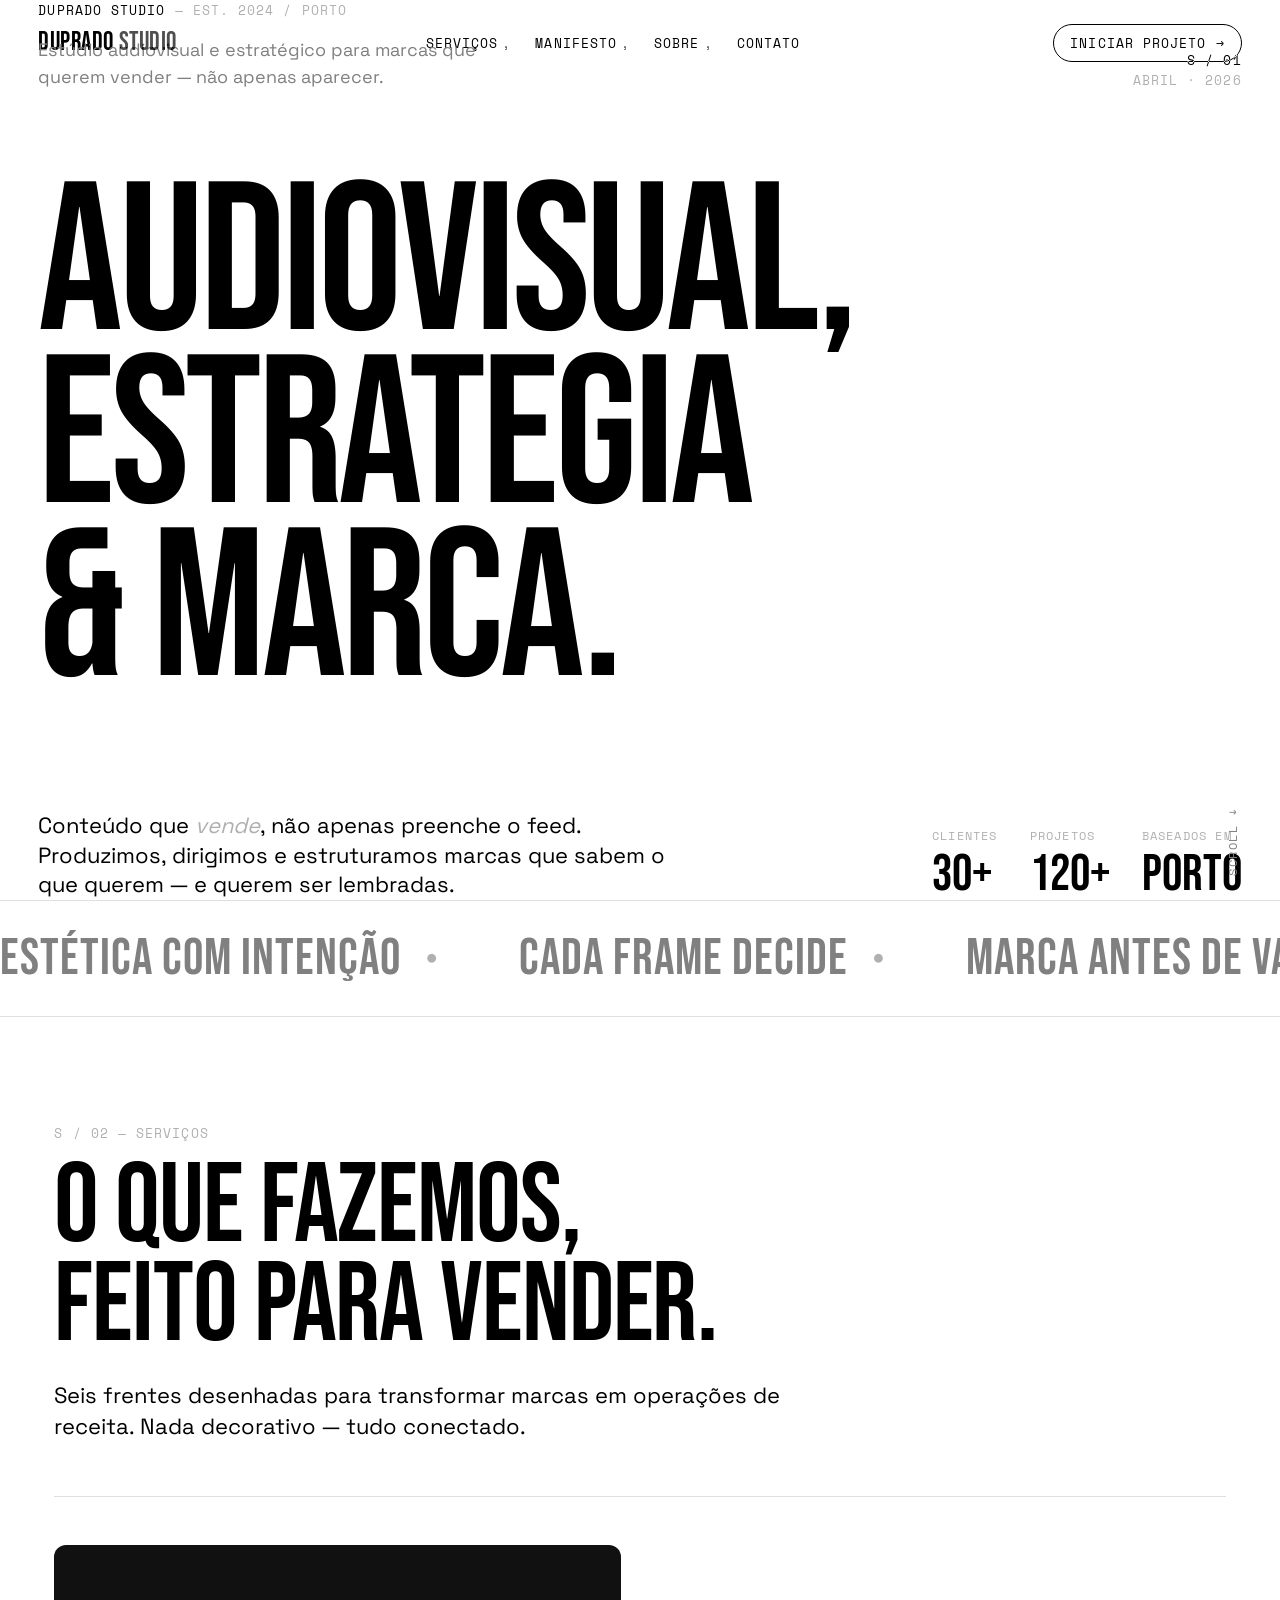
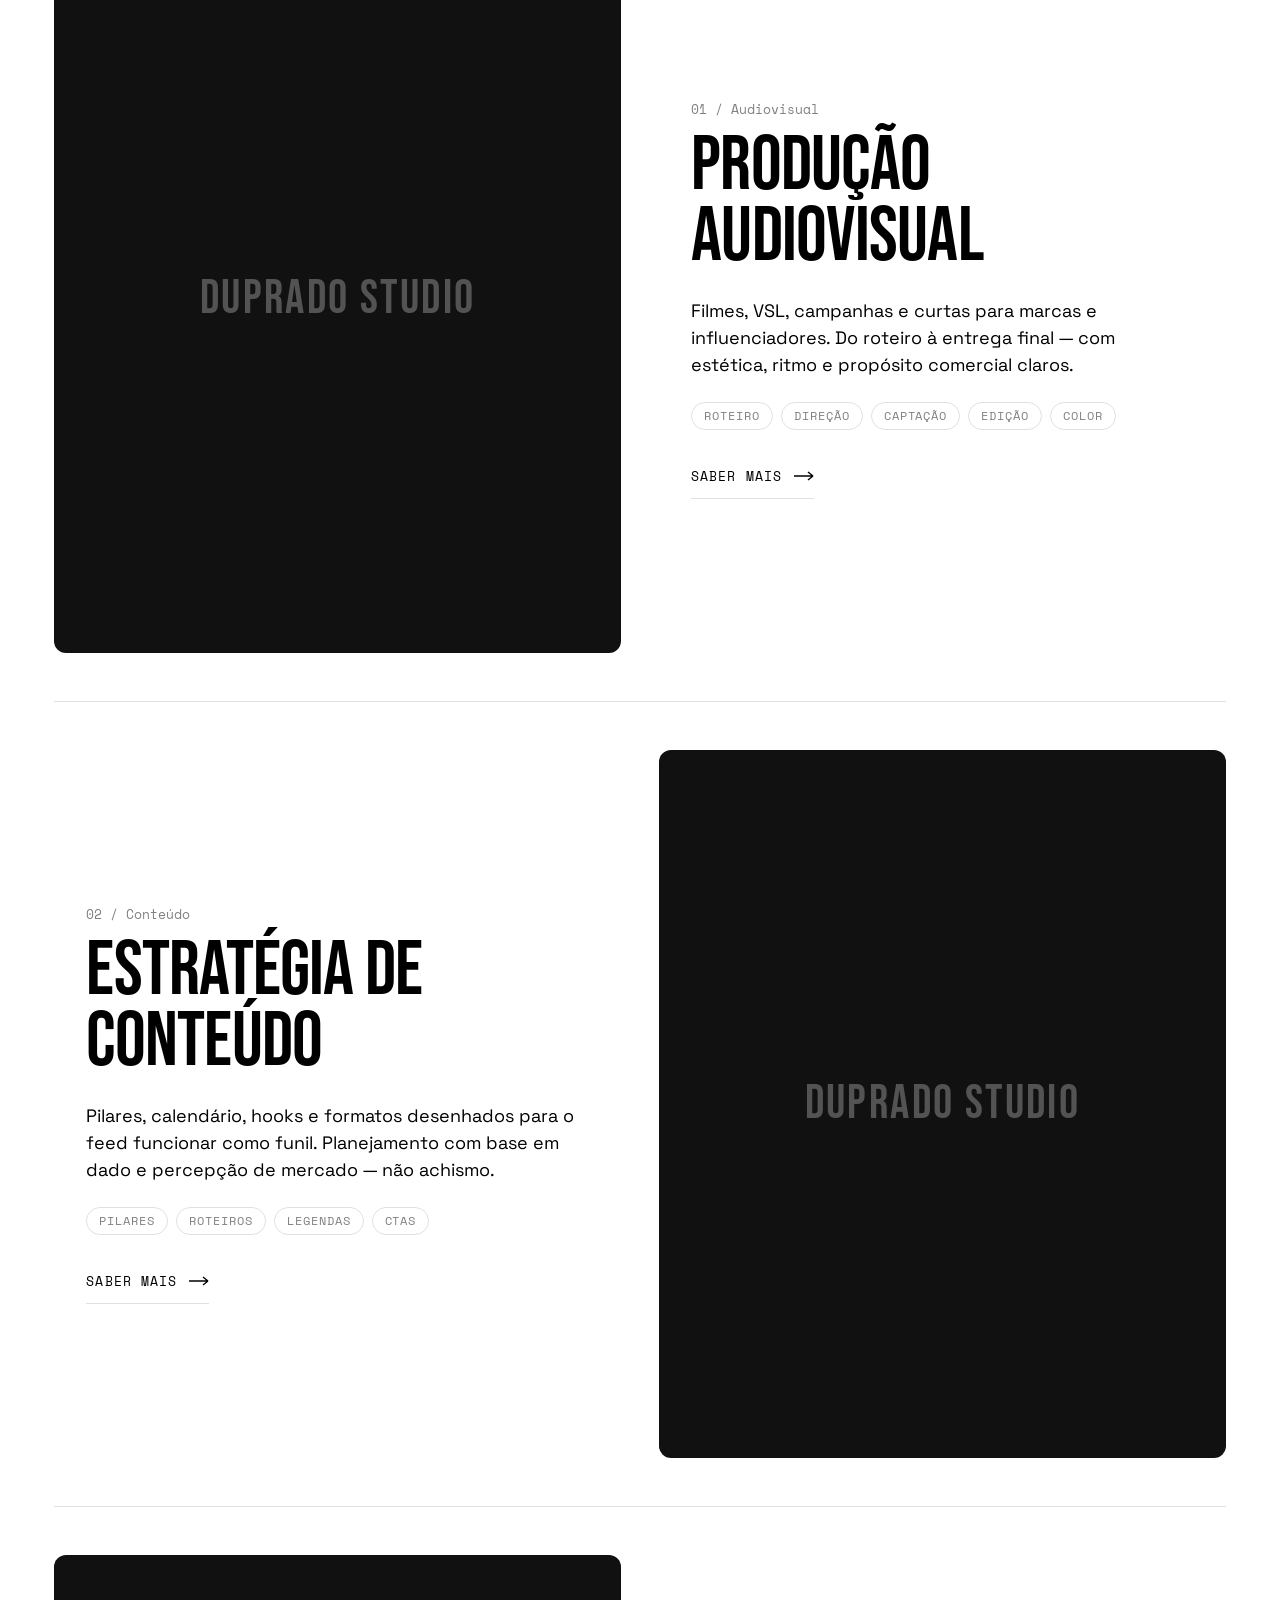
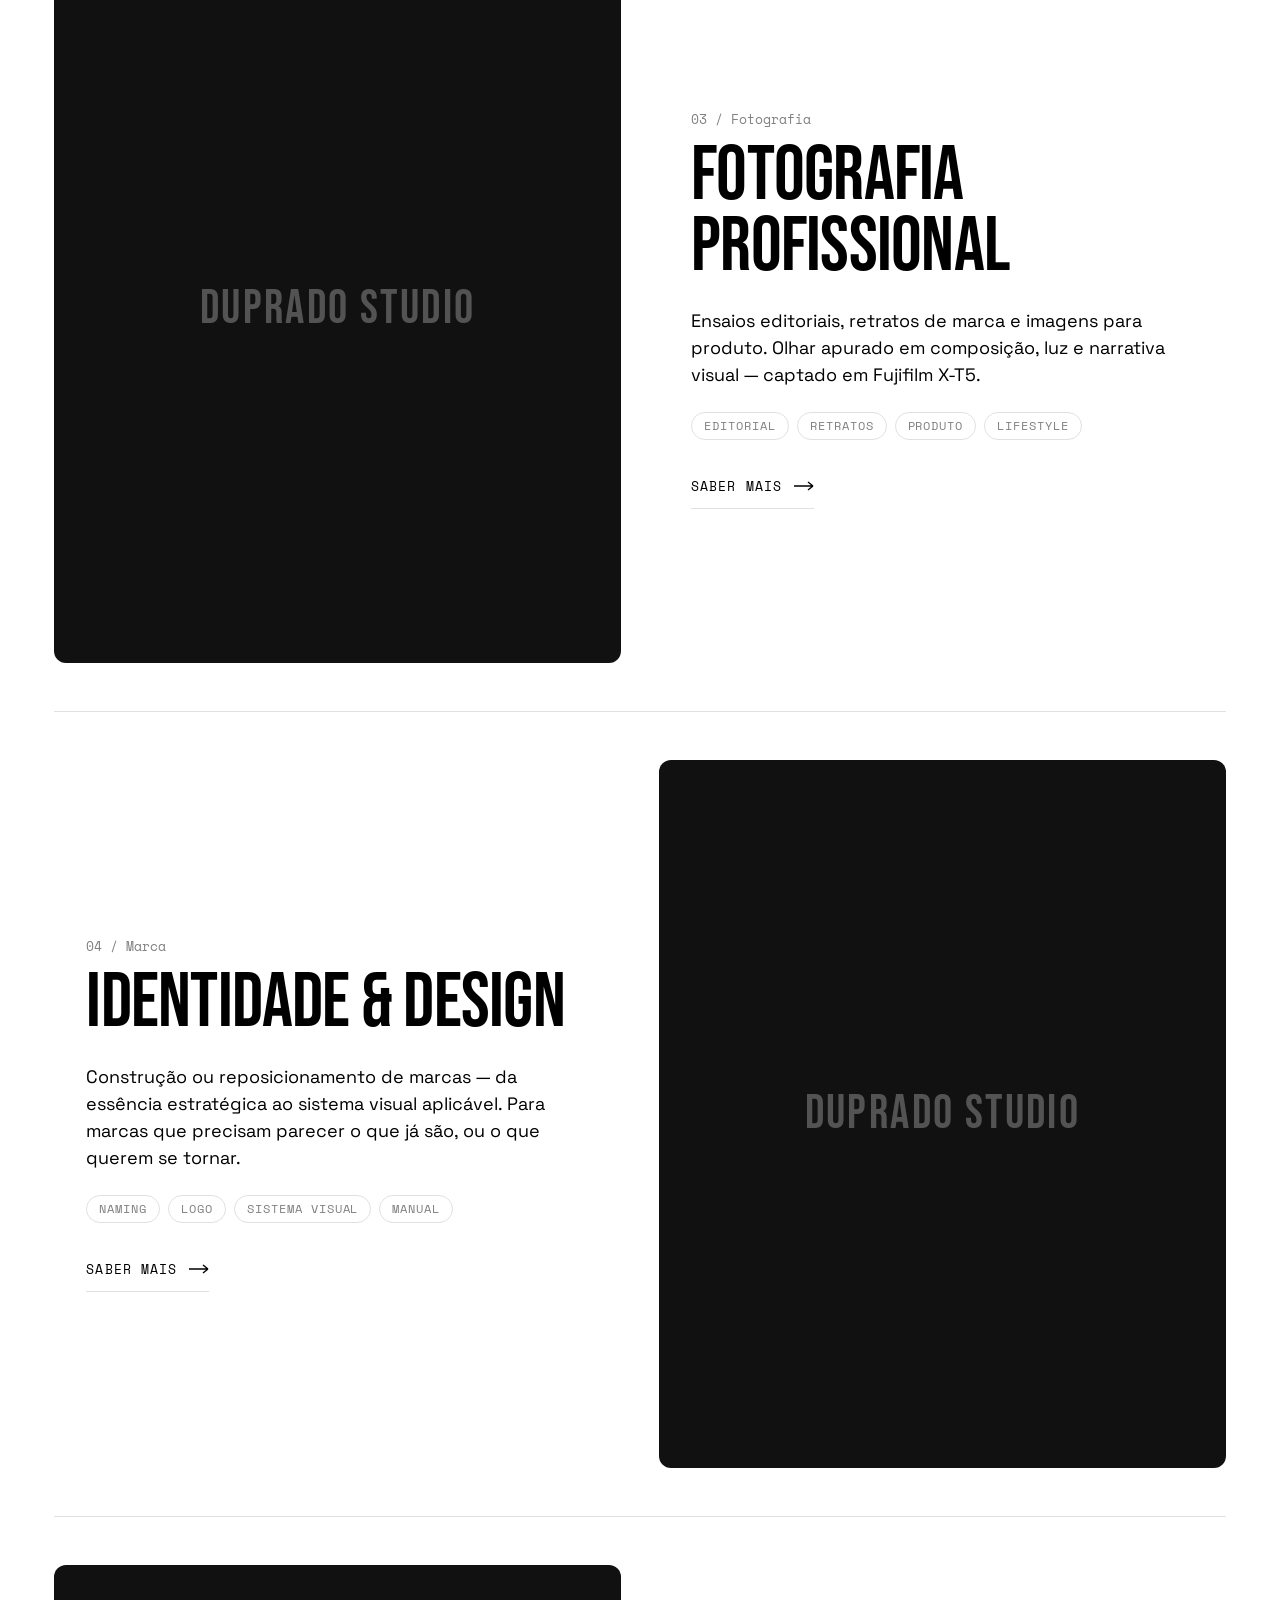
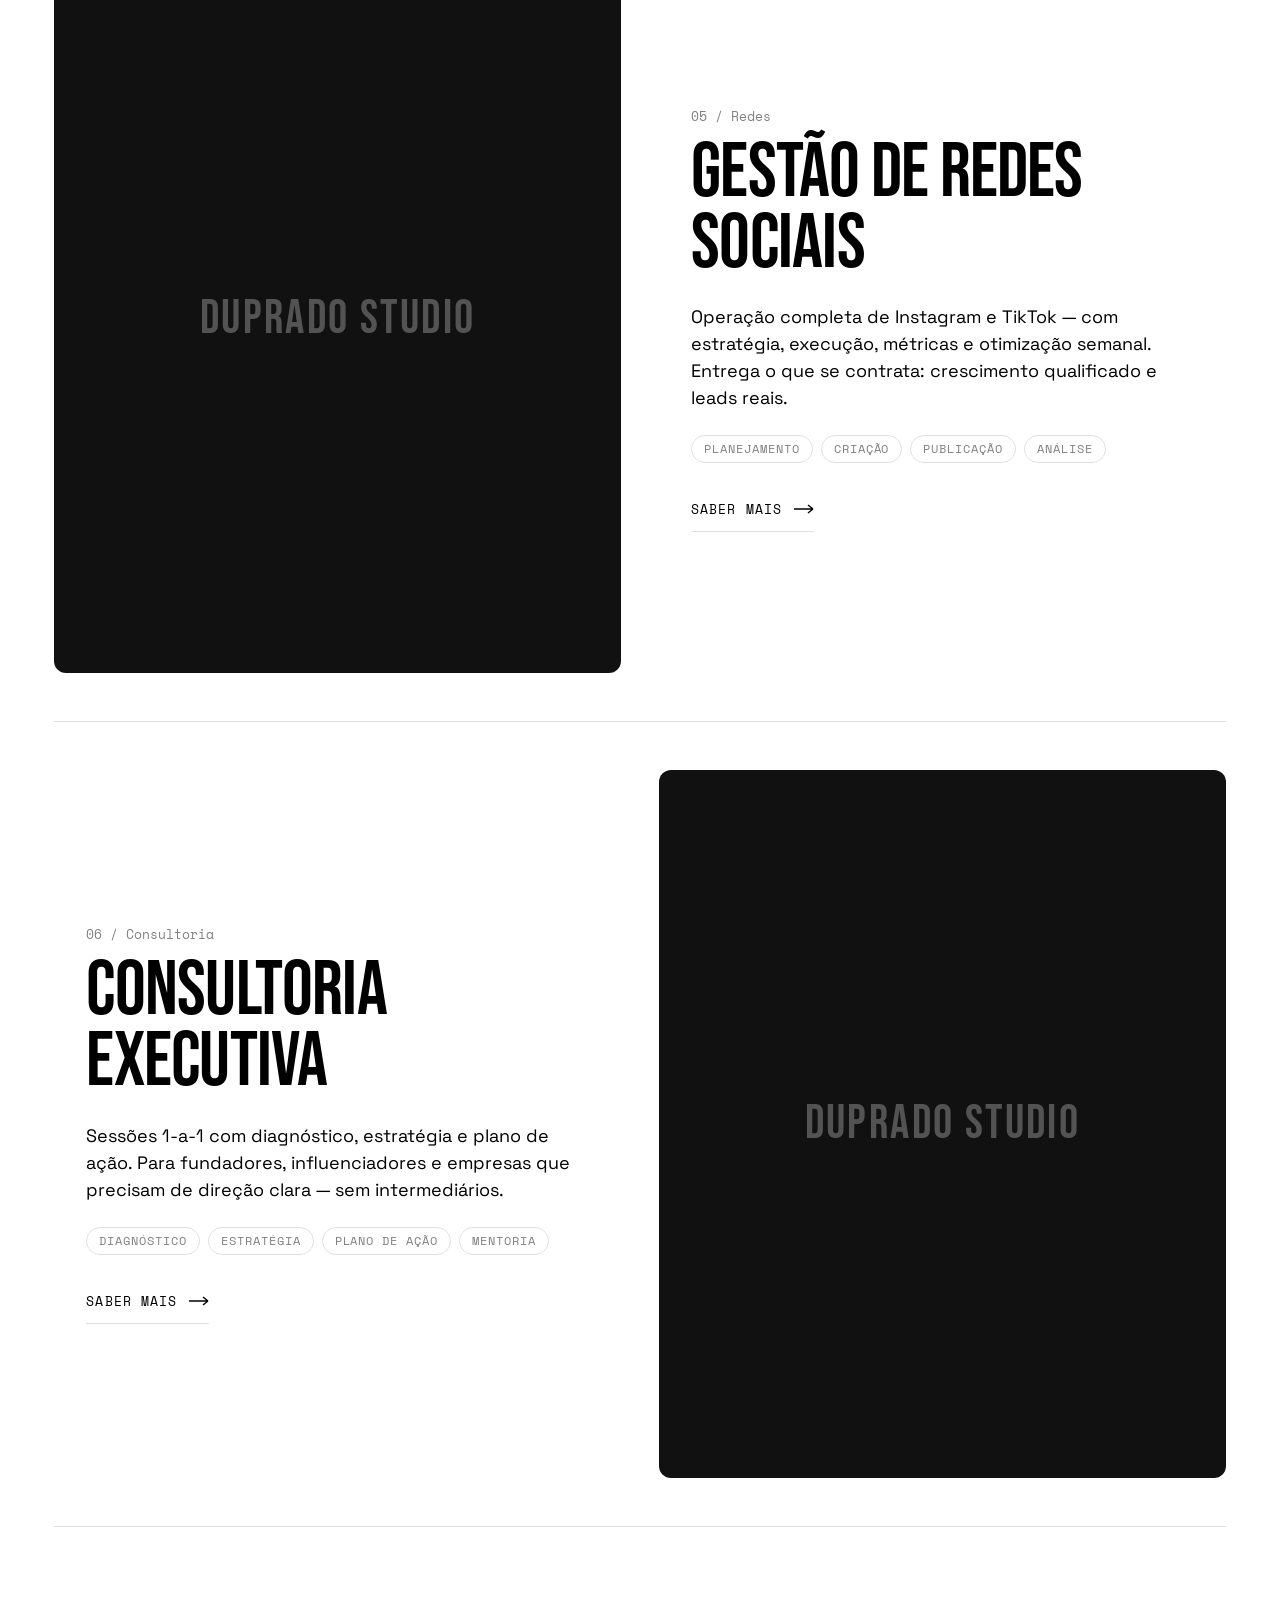
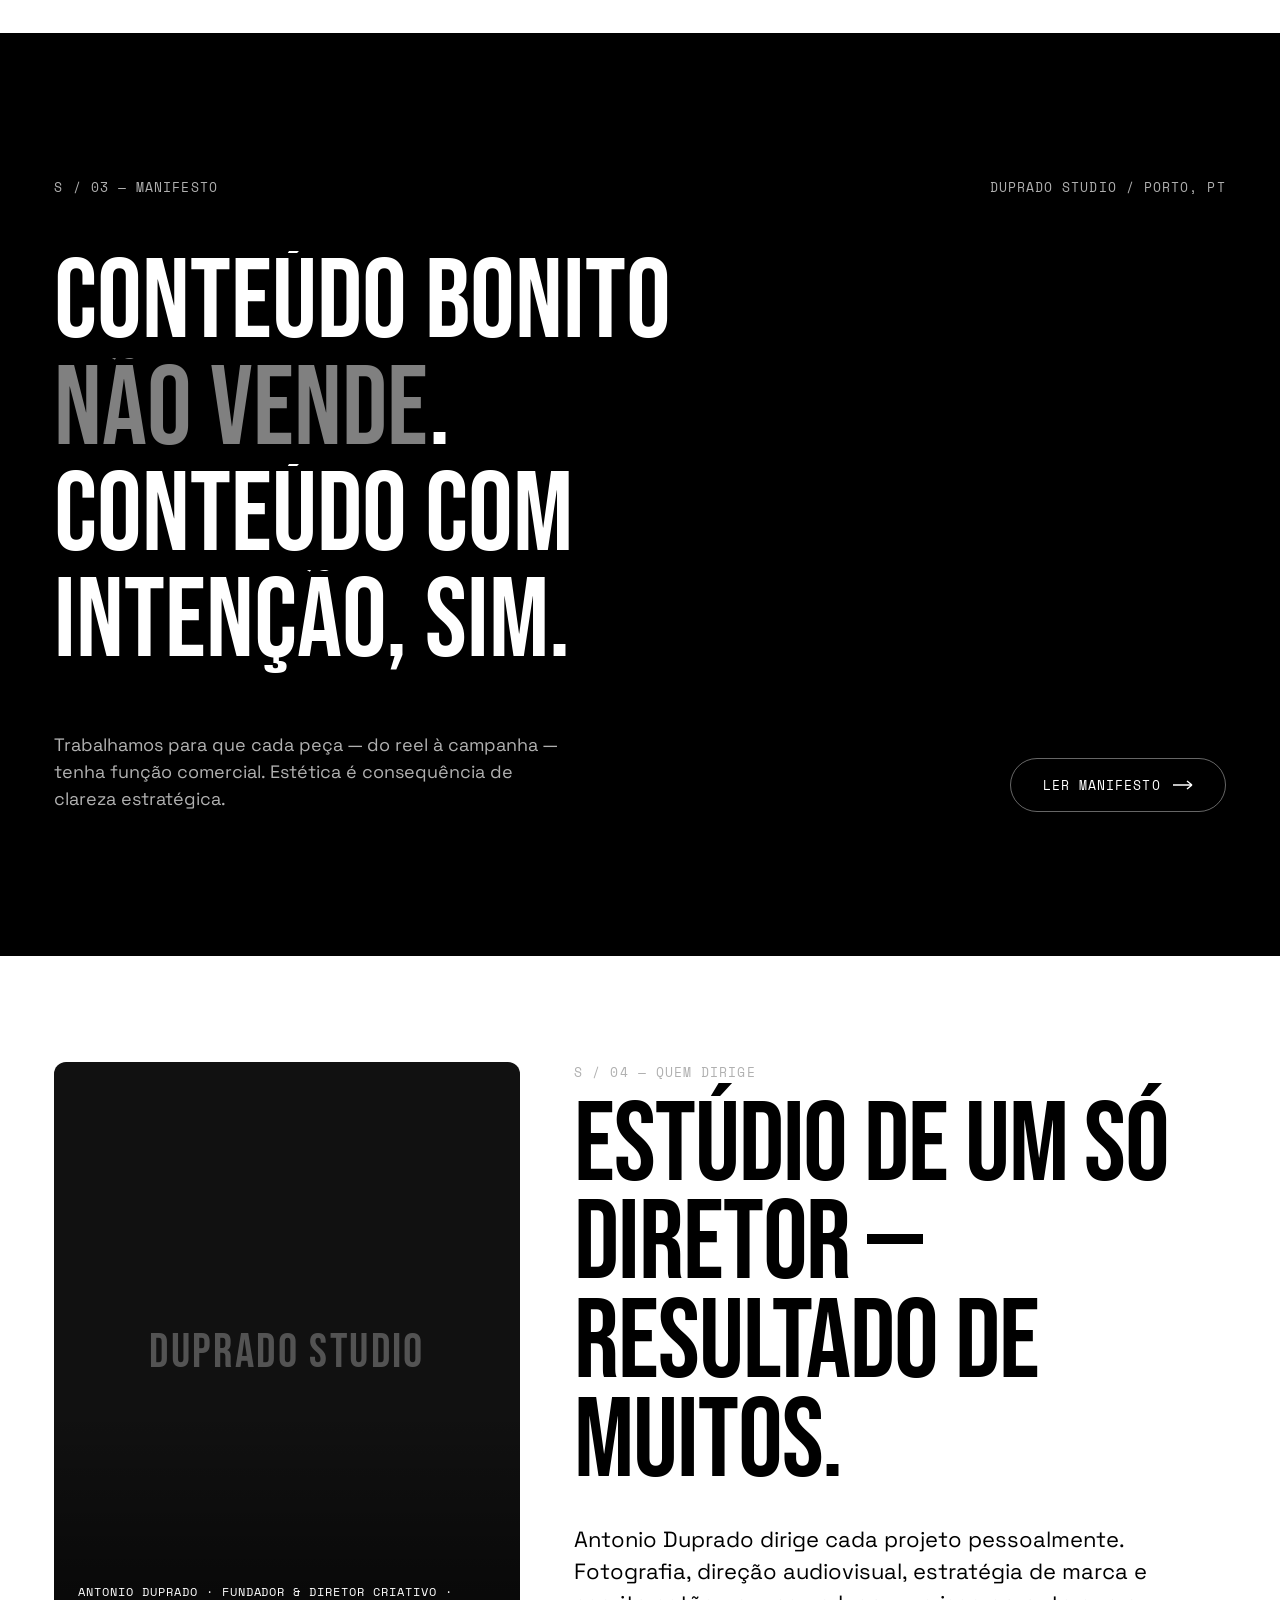
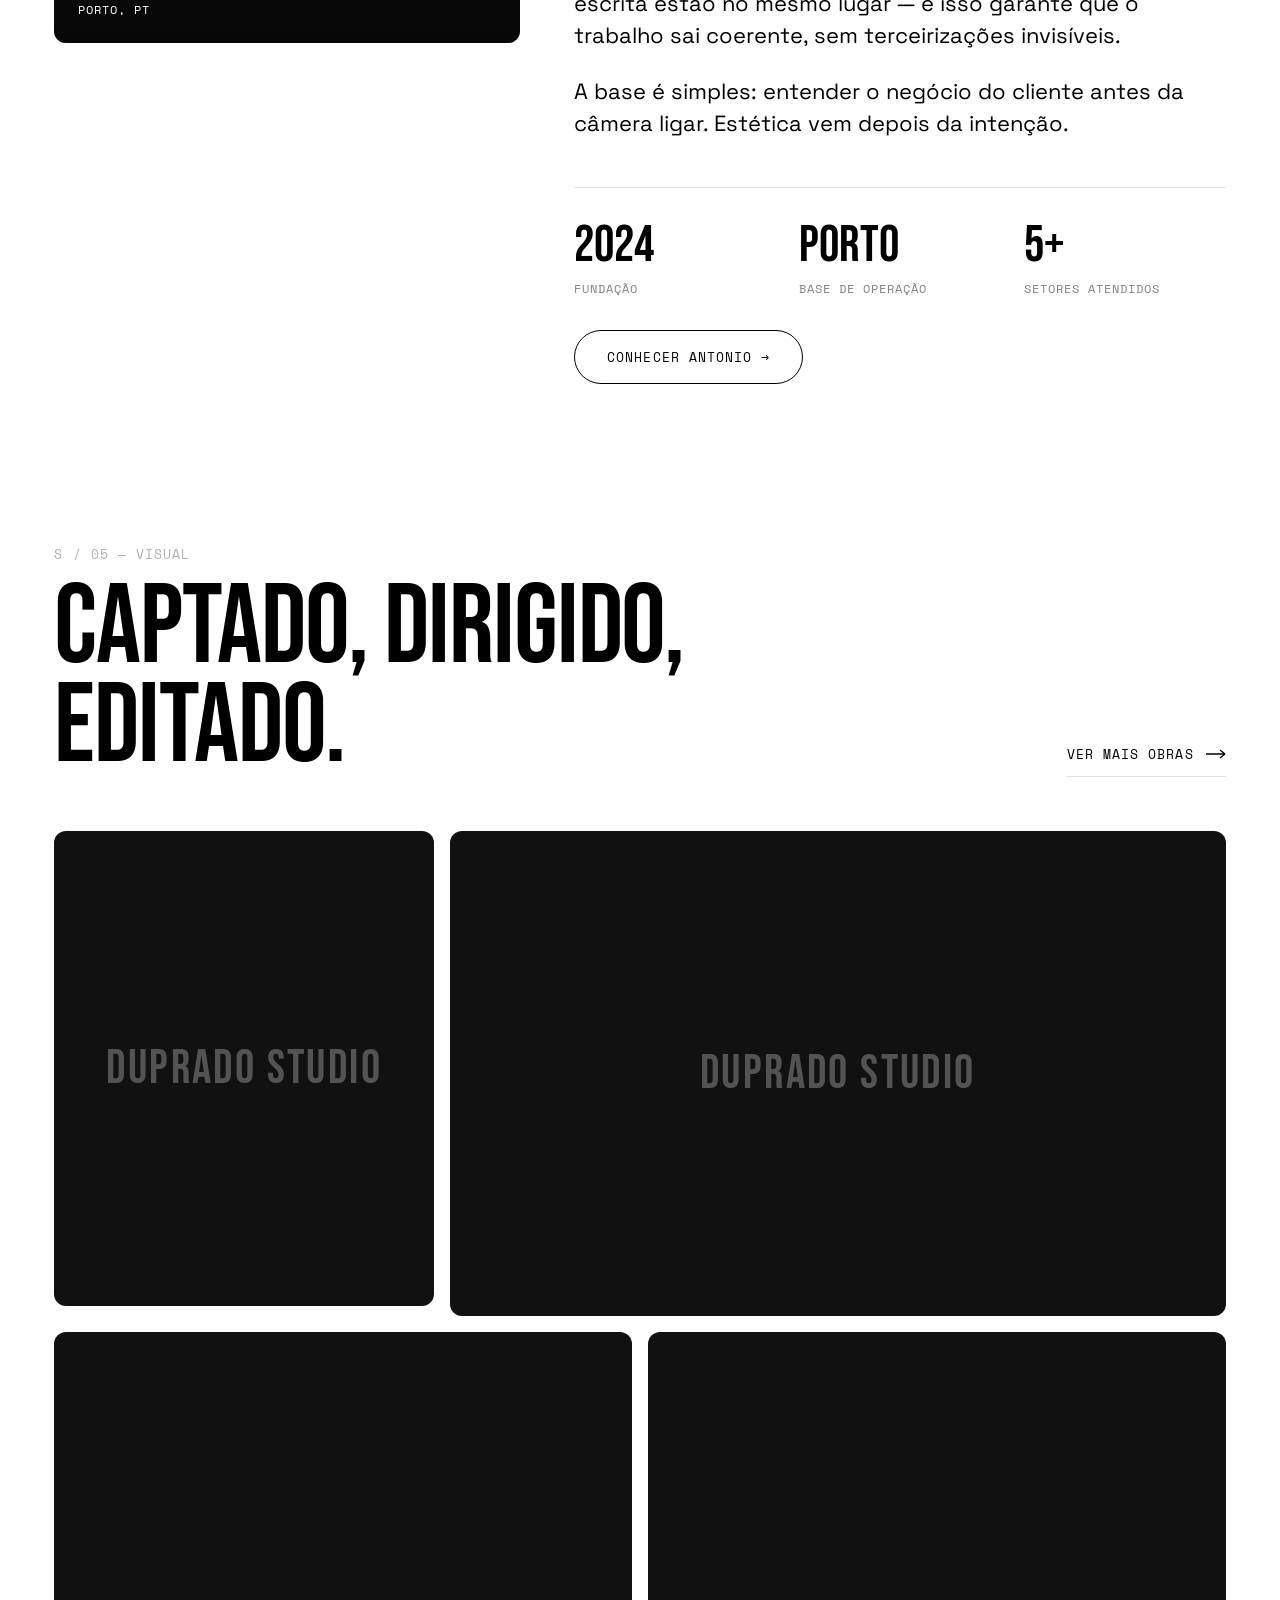
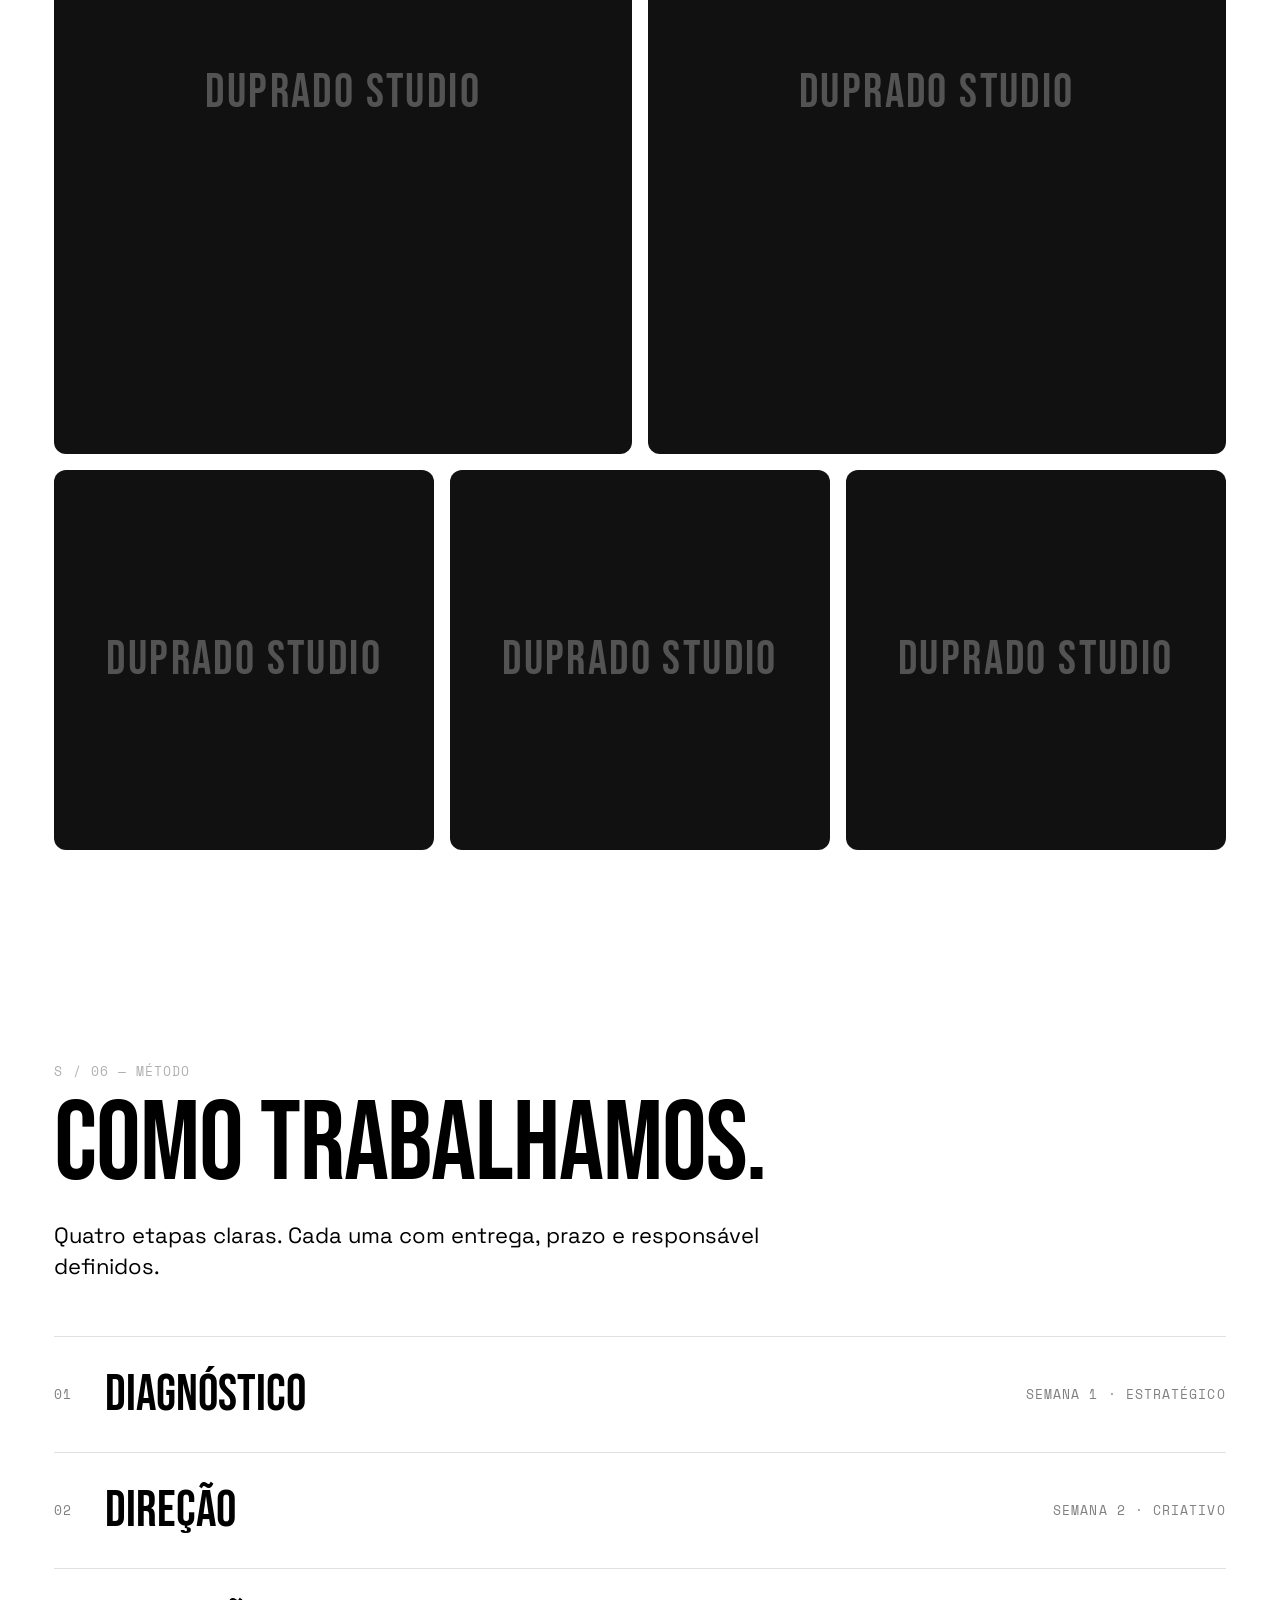
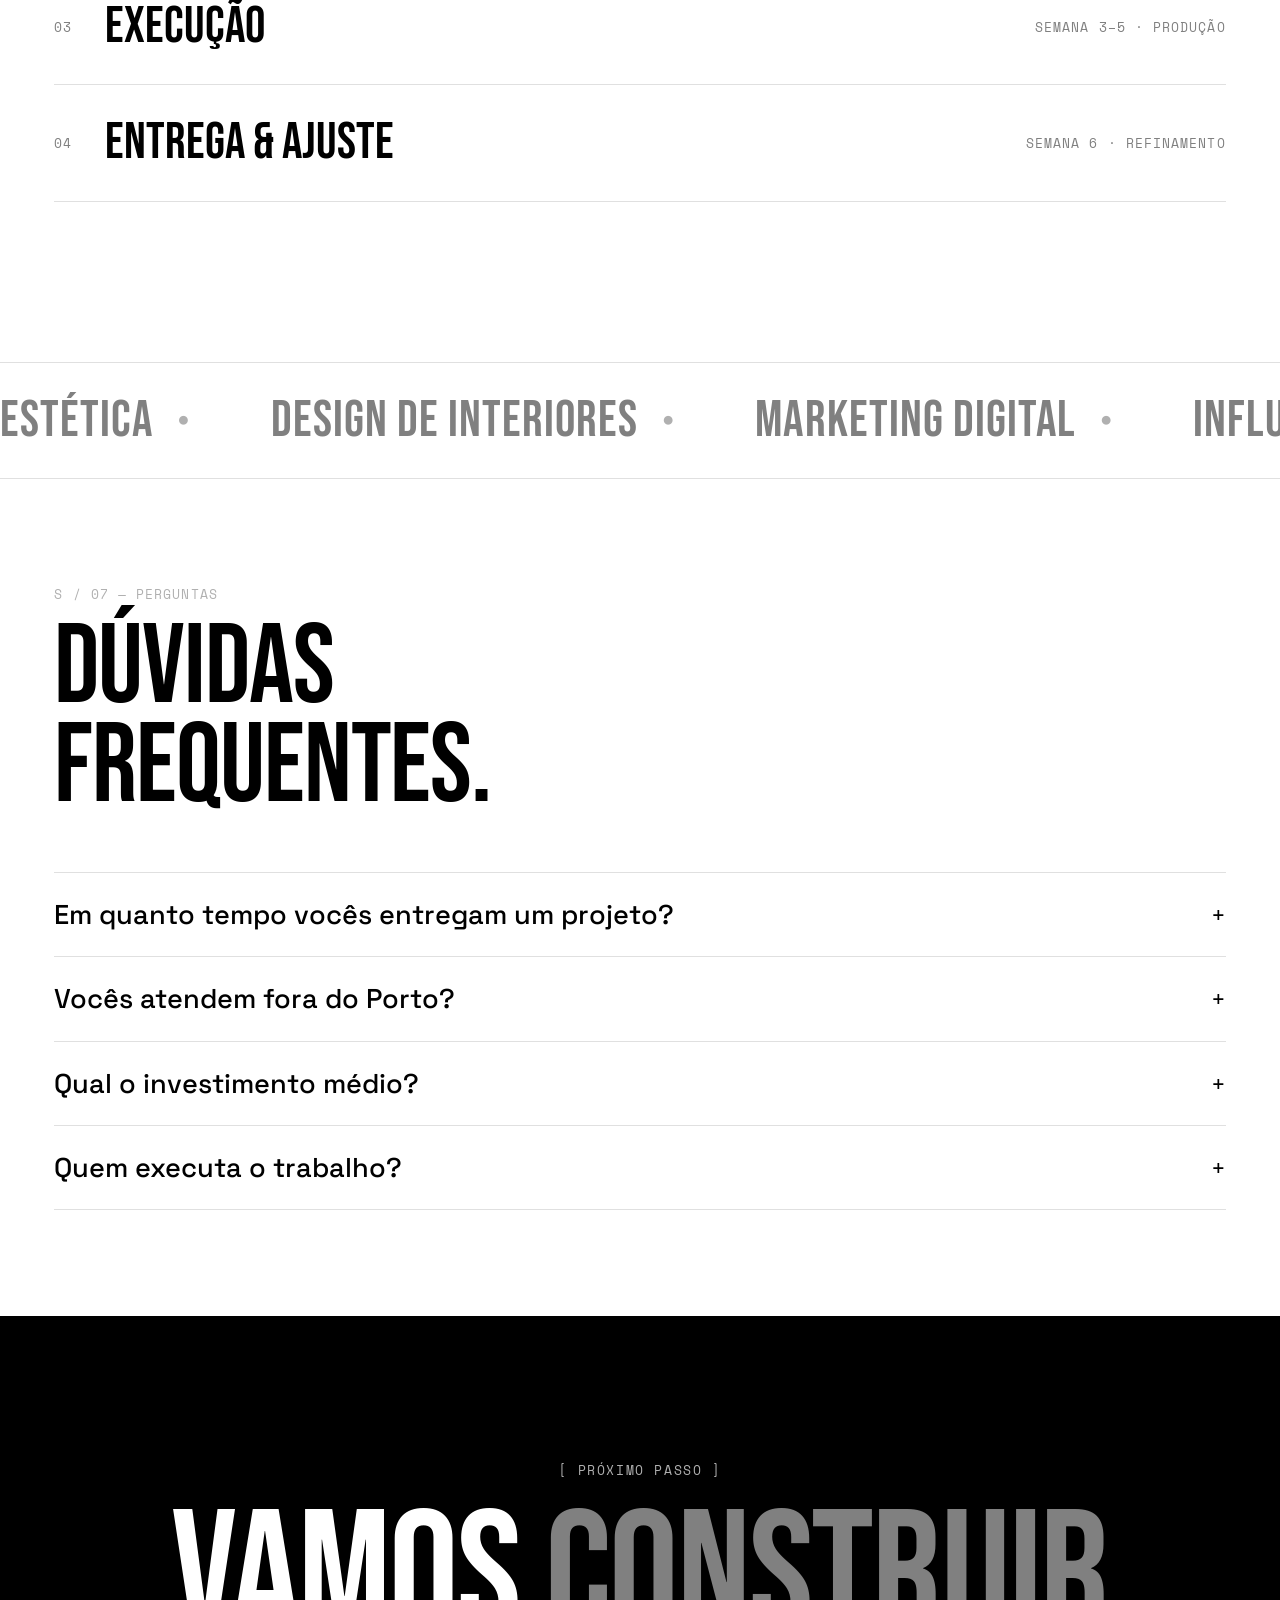
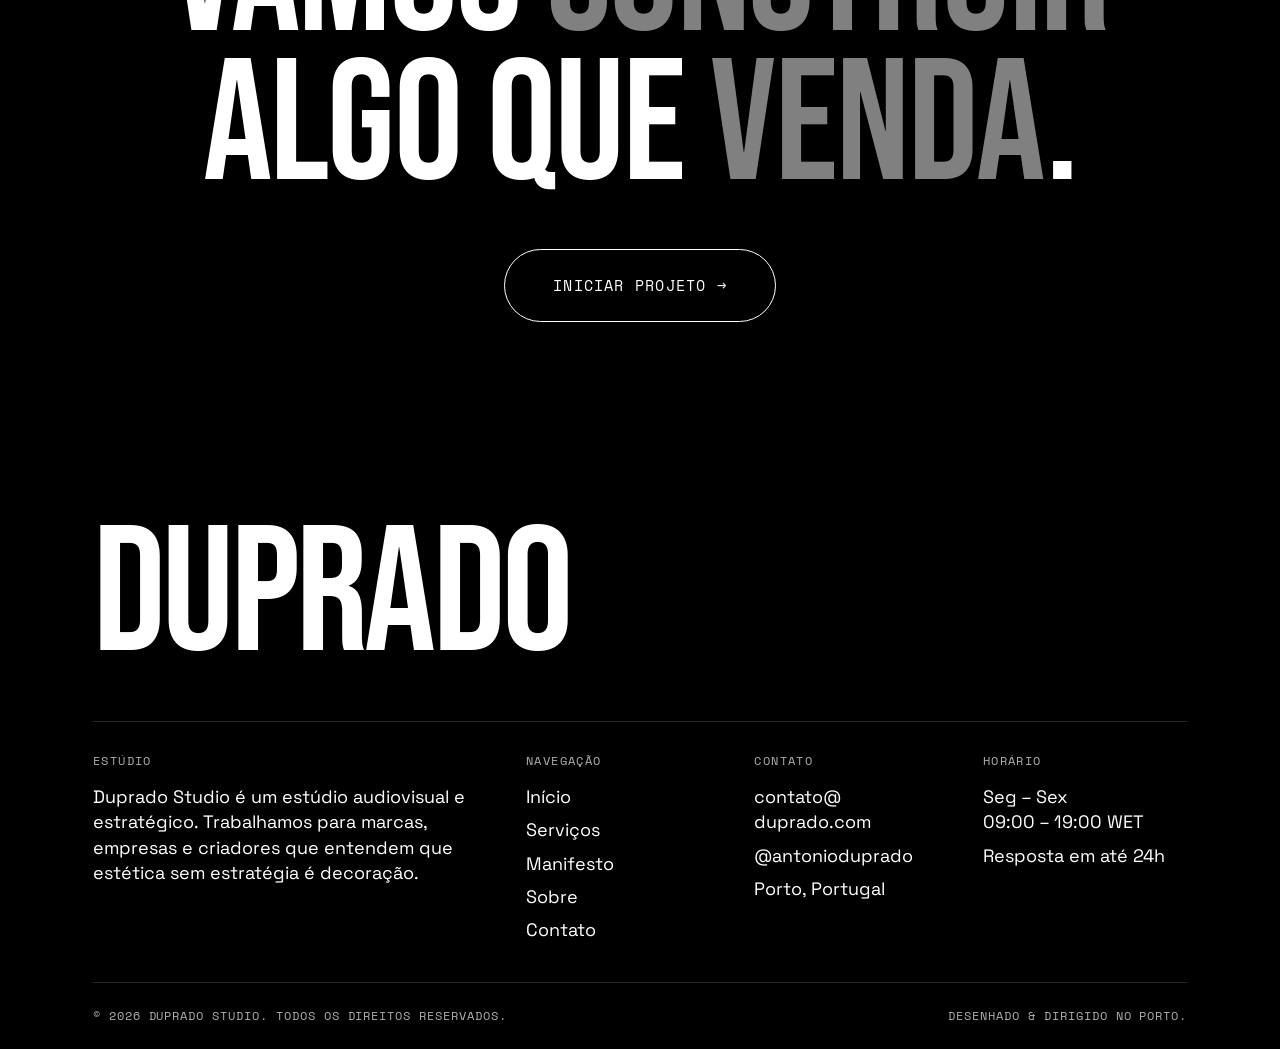
==== commit 5af8b491: "Troca domínio para duprado.com (CNAME, meta tags, e-mails)" ====
--- a/index.html
+++ b/index.html
@@ -12,7 +12,7 @@
     <meta property="og:title" content="Duprado Studio — Audiovisual + Estratégia">
     <meta property="og:description" content="Estúdio audiovisual e estratégico no Porto. Produção, fotografia, marca e conteúdo para empresas e criadores.">
     <meta property="og:image" content="/assets/images/og-image.svg">
-    <meta property="og:url" content="https://dupradostudio.com">
+    <meta property="og:url" content="https://duprado.com">
     <meta name="twitter:card" content="summary_large_image">
 
     <!-- Favicon -->
@@ -66,7 +66,7 @@
     <div class="menu__foot">
         <div>
             <div>Porto, Portugal</div>
-            <a href="mailto:contato@dupradostudio.com">contato@dupradostudio.com</a>
+            <a href="mailto:contato@duprado.com">contato@duprado.com</a>
         </div>
         <div>
             <a href="https://instagram.com/antonioduprado" target="_blank" rel="noopener">Instagram</a>
@@ -434,7 +434,7 @@
             </div>
             <div class="footer__col">
                 <h6>Contato</h6>
-                <a href="mailto:contato@dupradostudio.com">contato@<br>dupradostudio.com</a>
+                <a href="mailto:contato@duprado.com">contato@<br>duprado.com</a>
                 <a href="https://instagram.com/antonioduprado" target="_blank" rel="noopener">@antonioduprado</a>
                 <p>Porto, Portugal</p>
             </div>
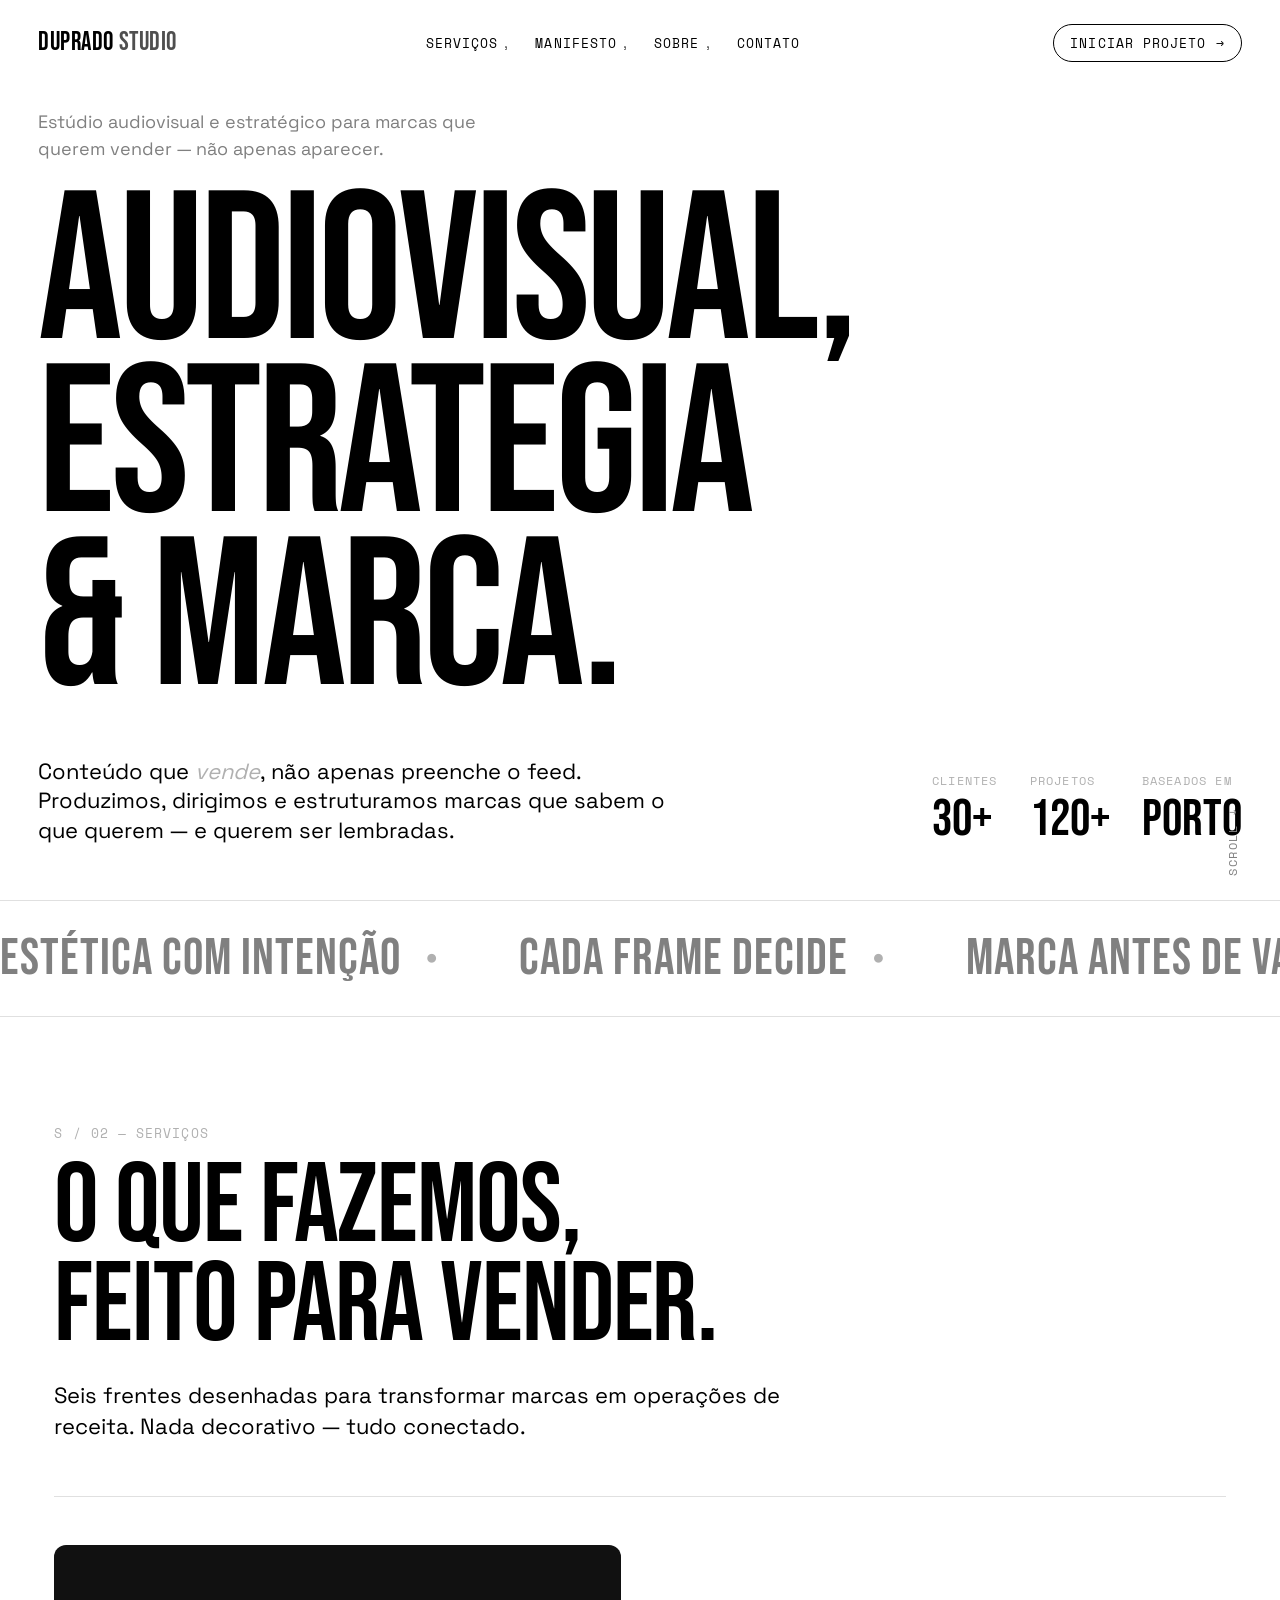
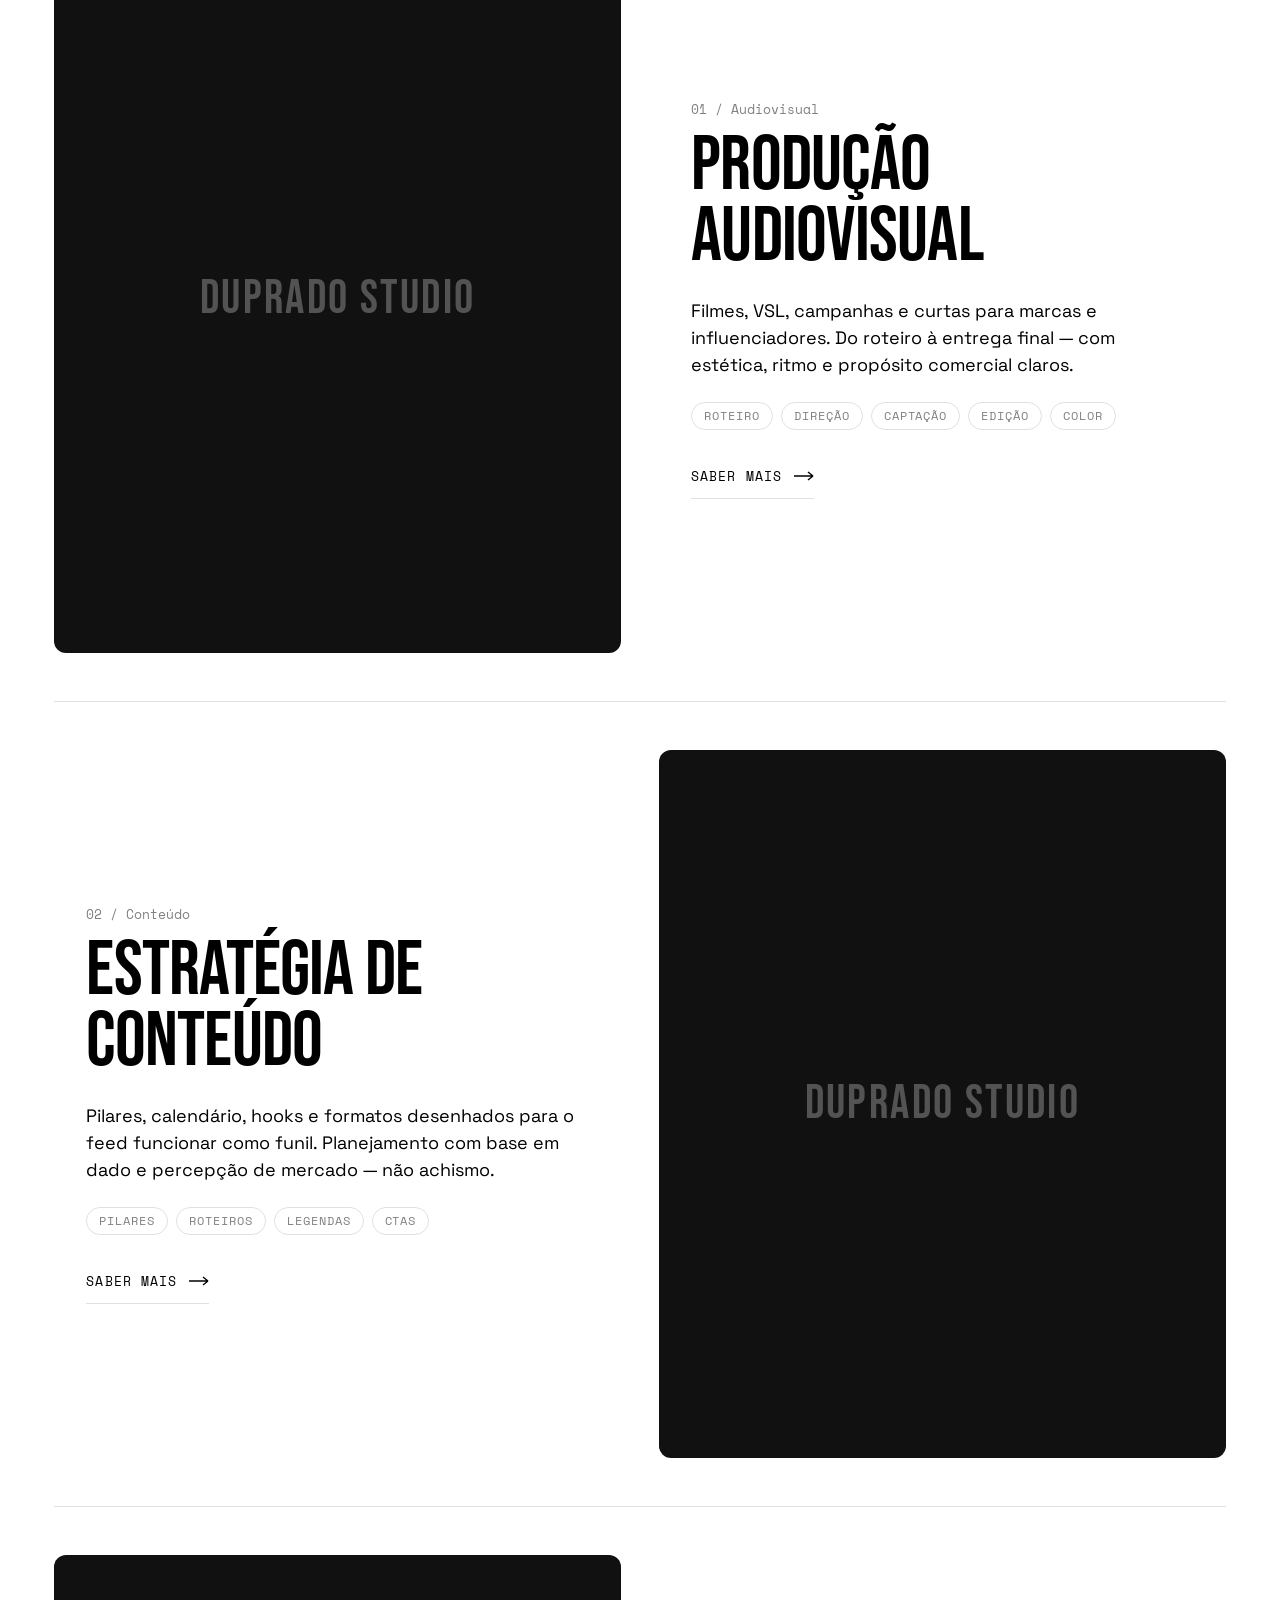
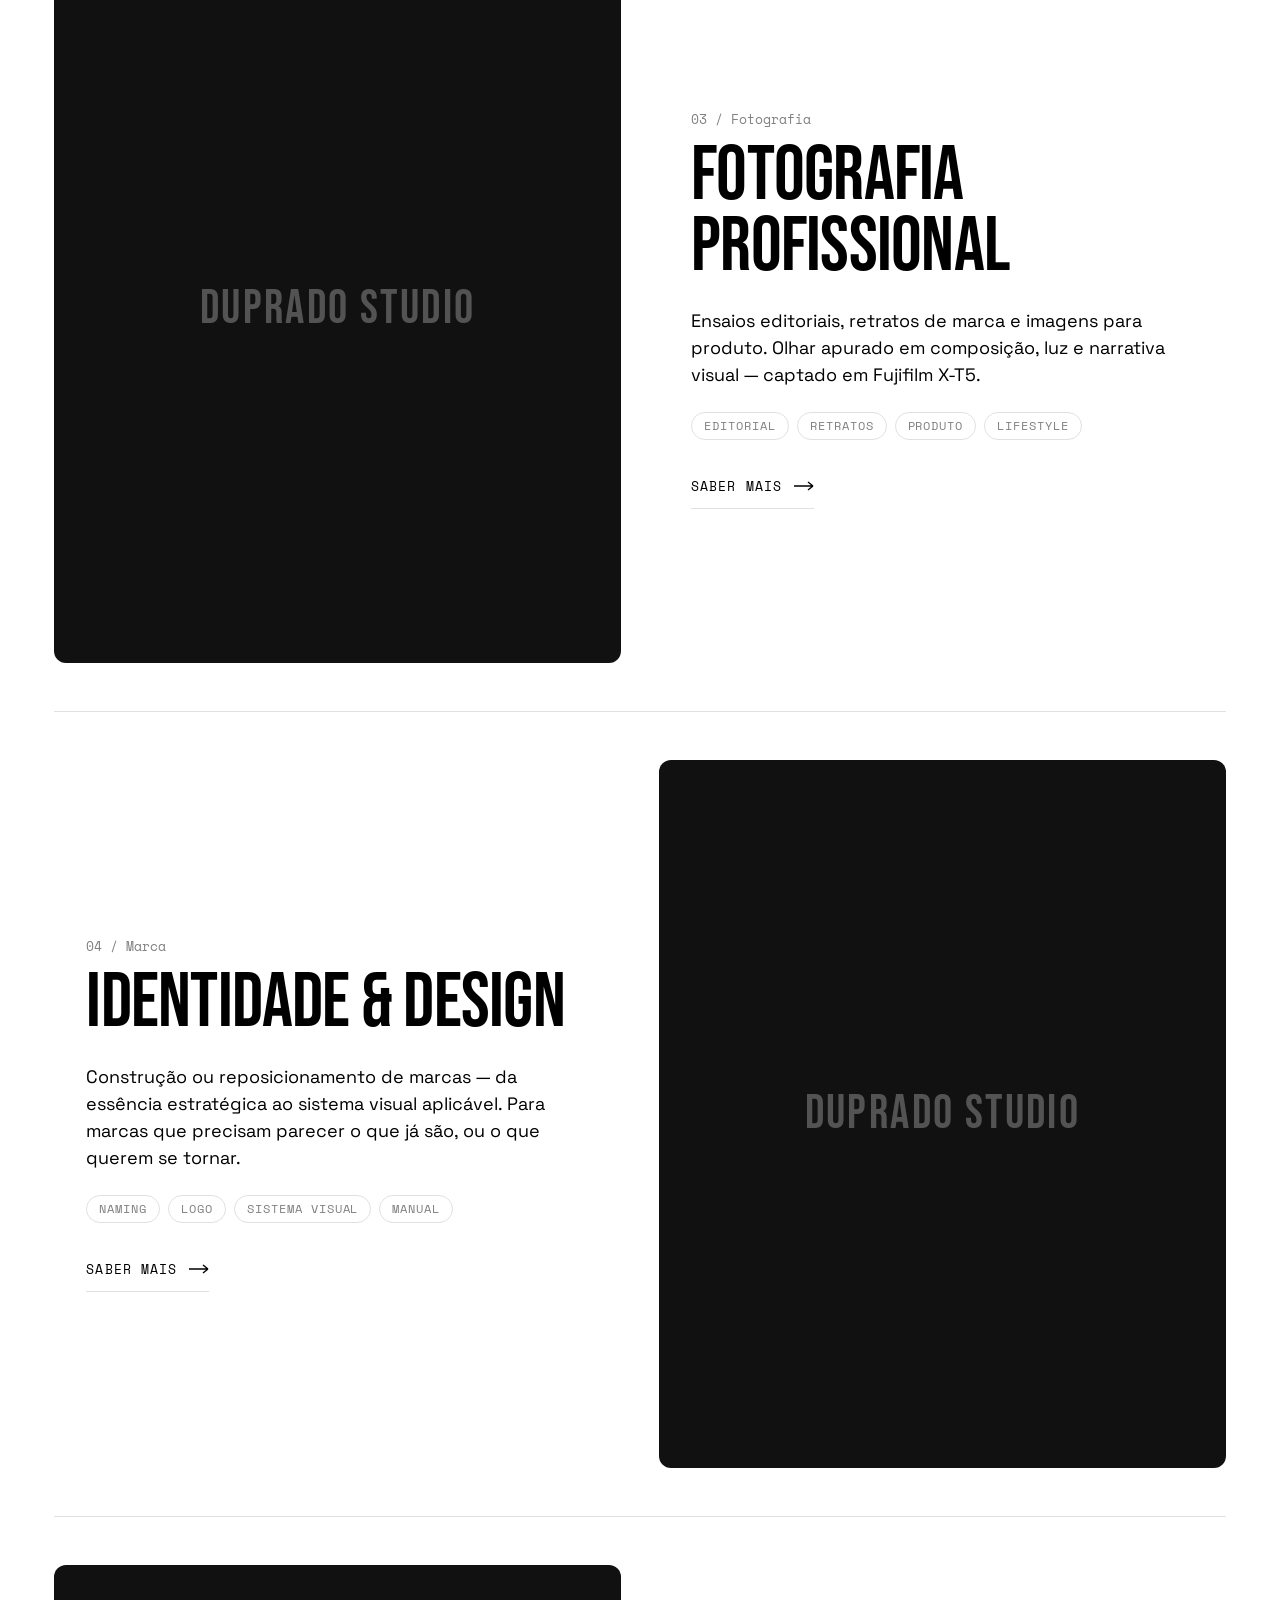
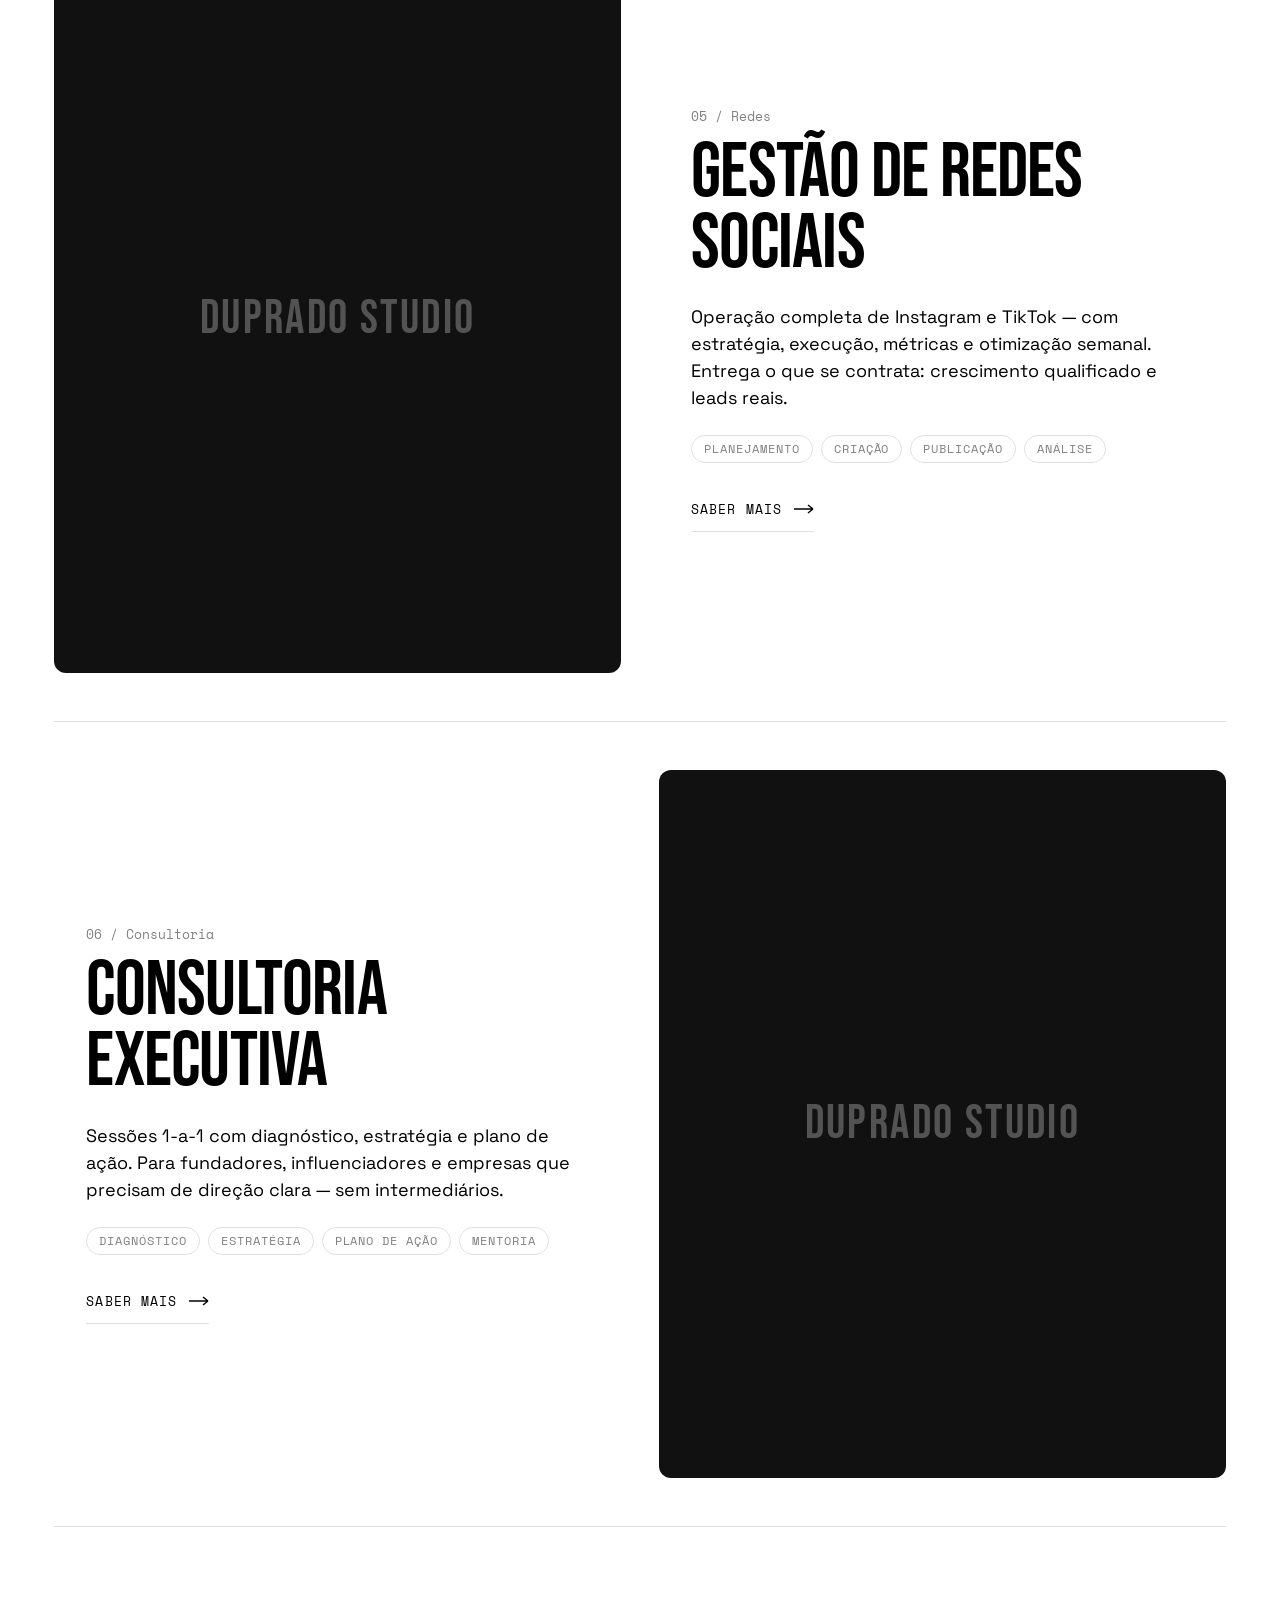
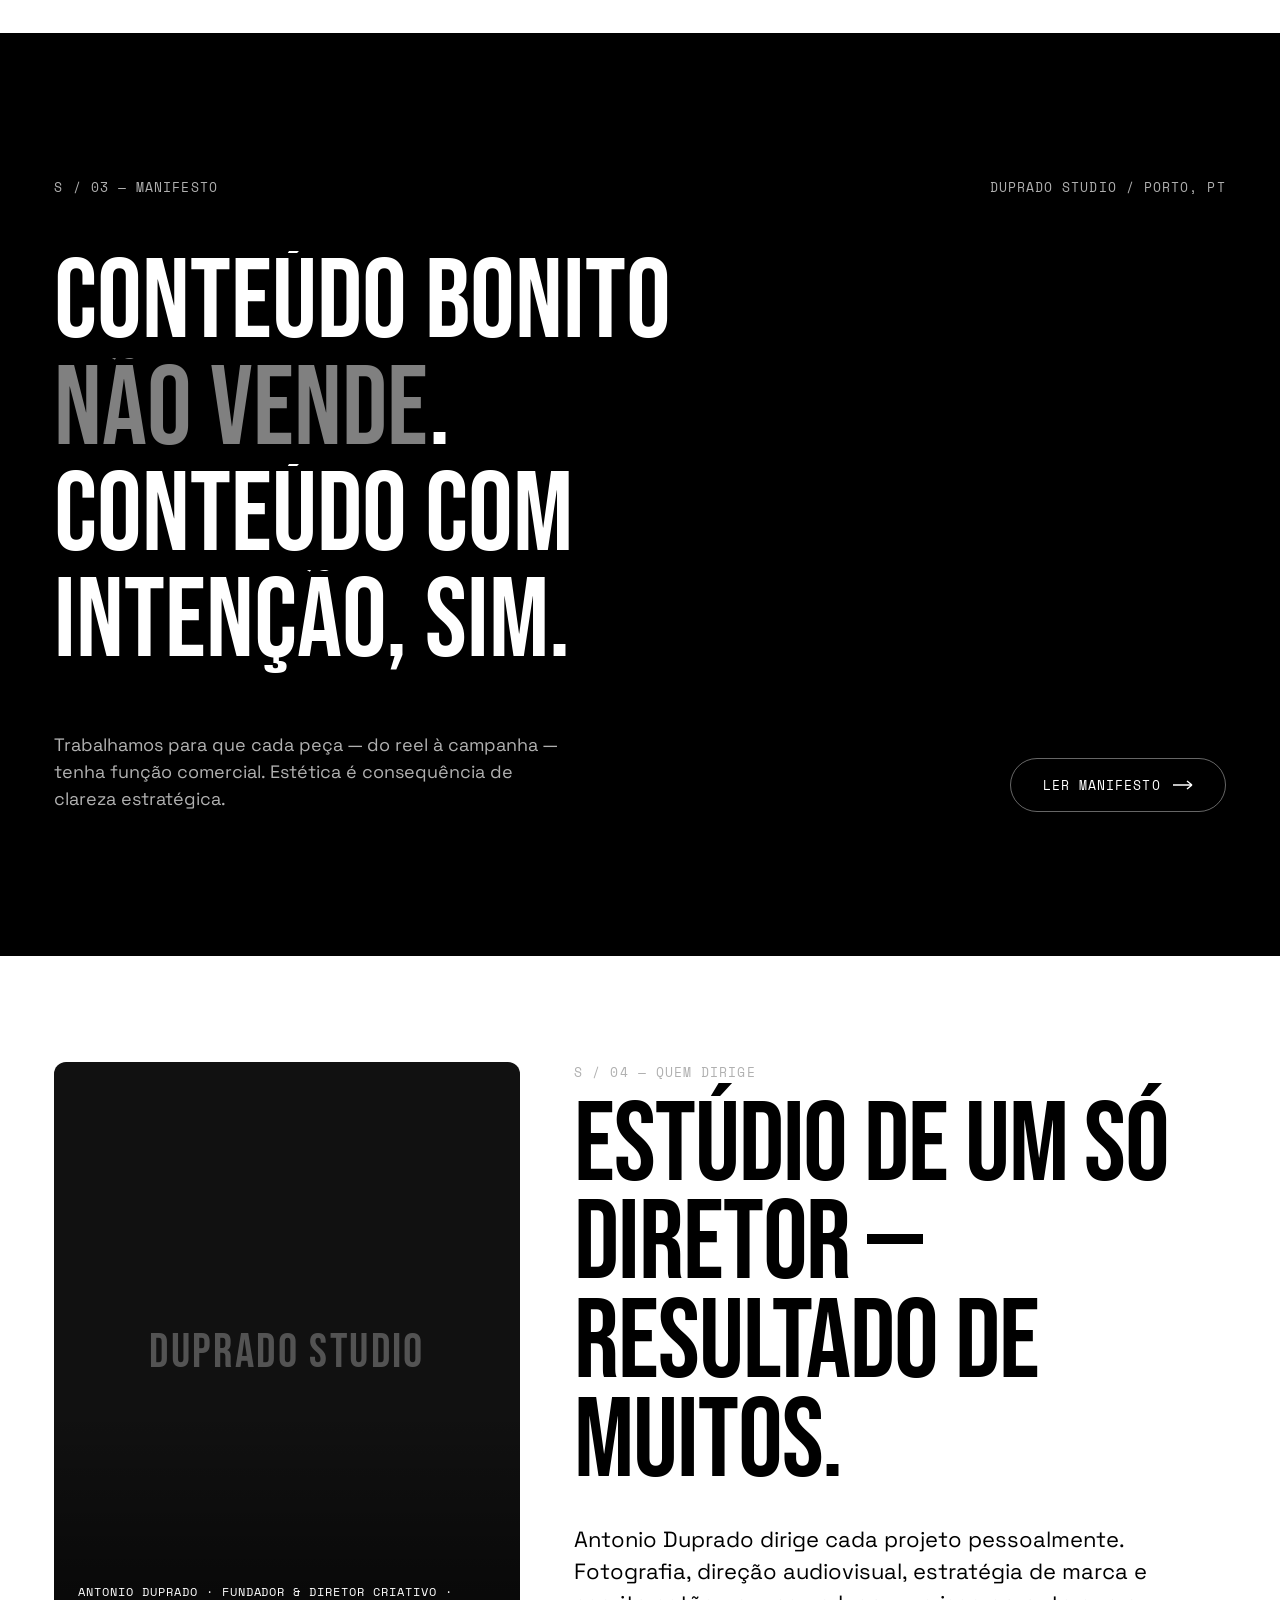
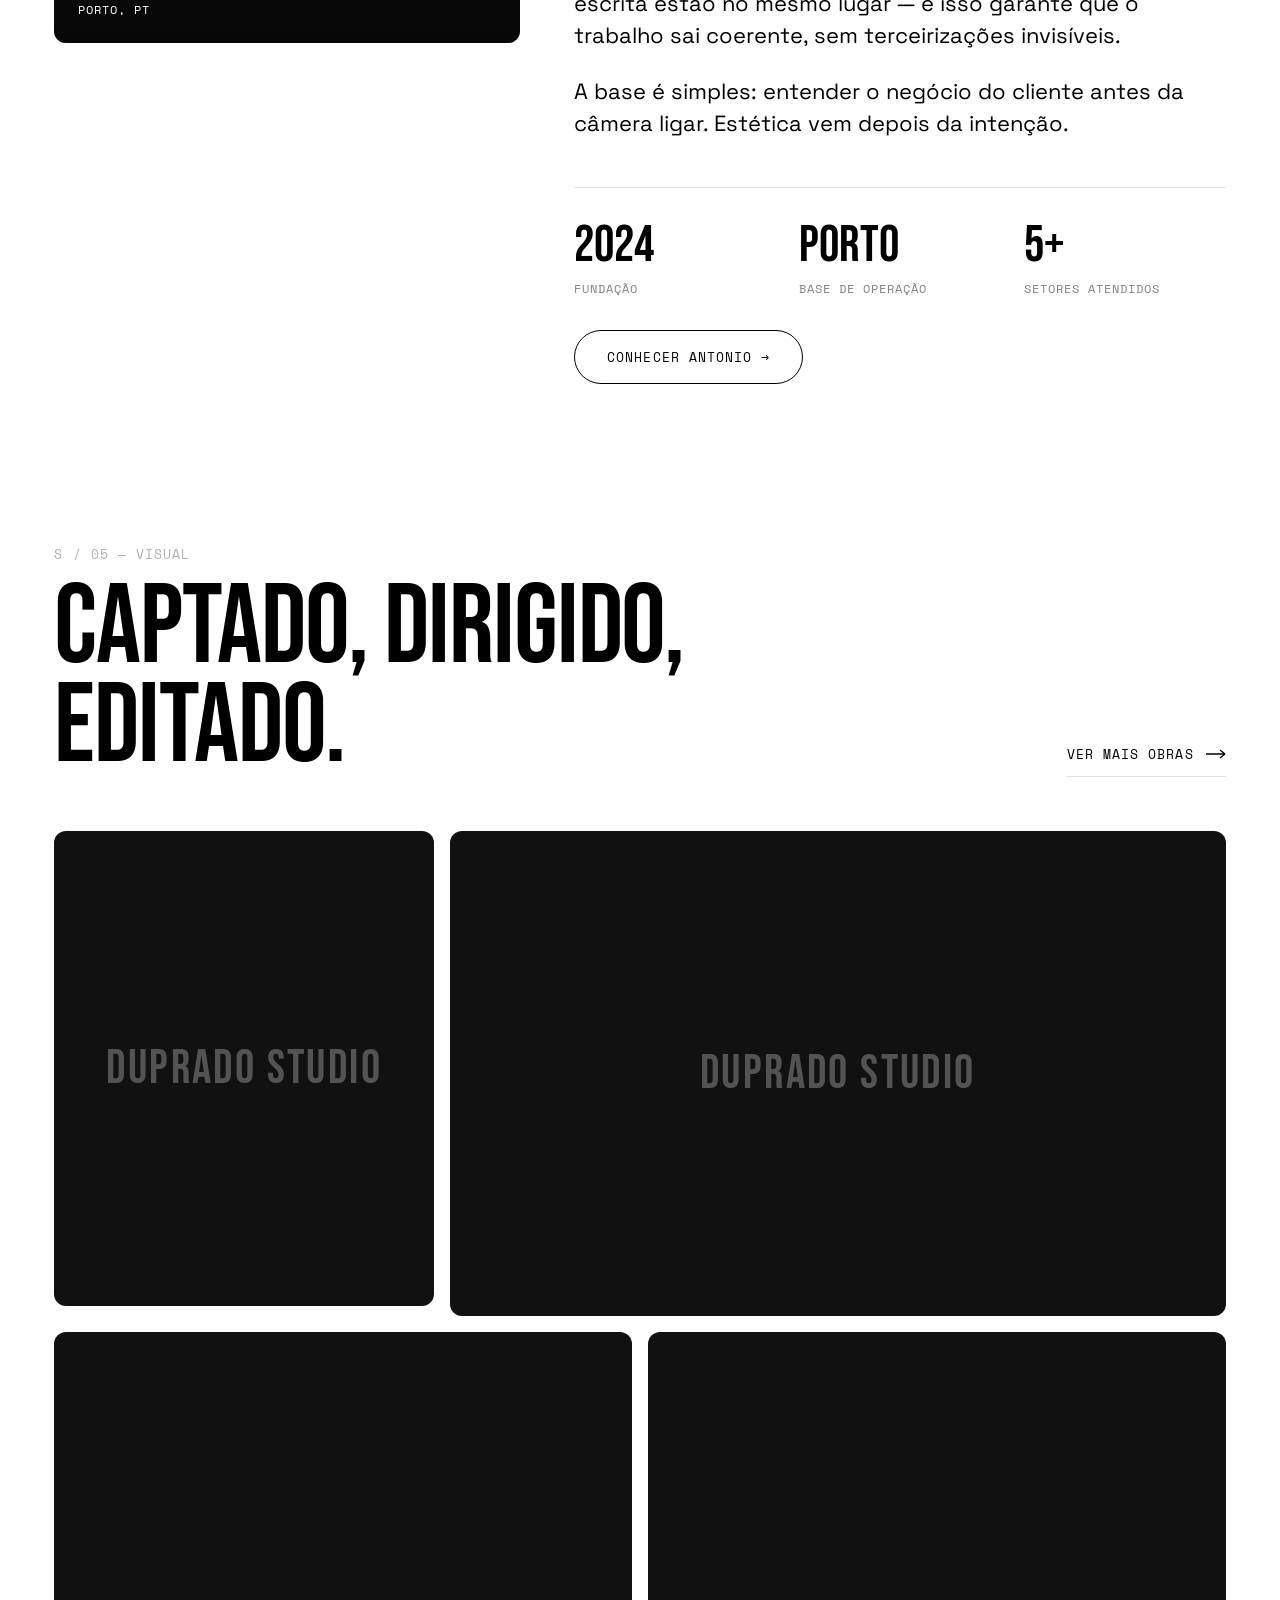
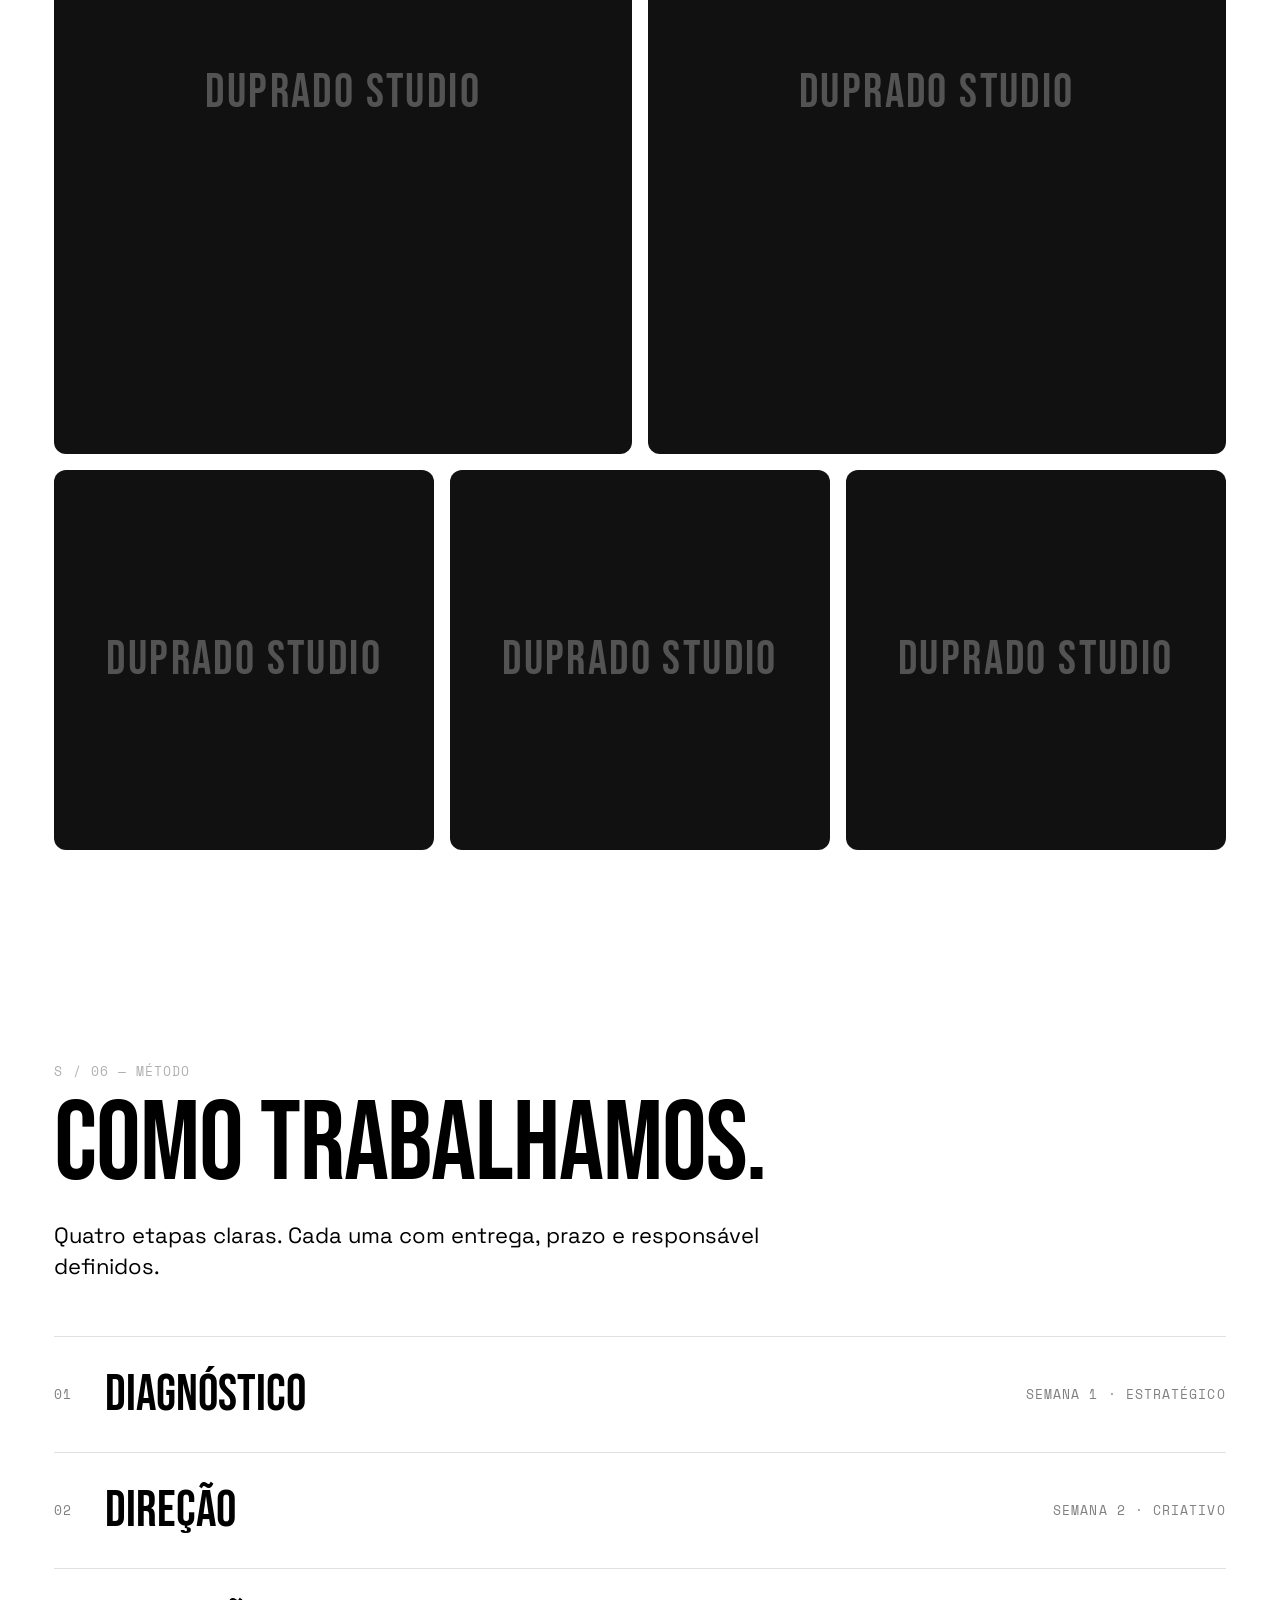
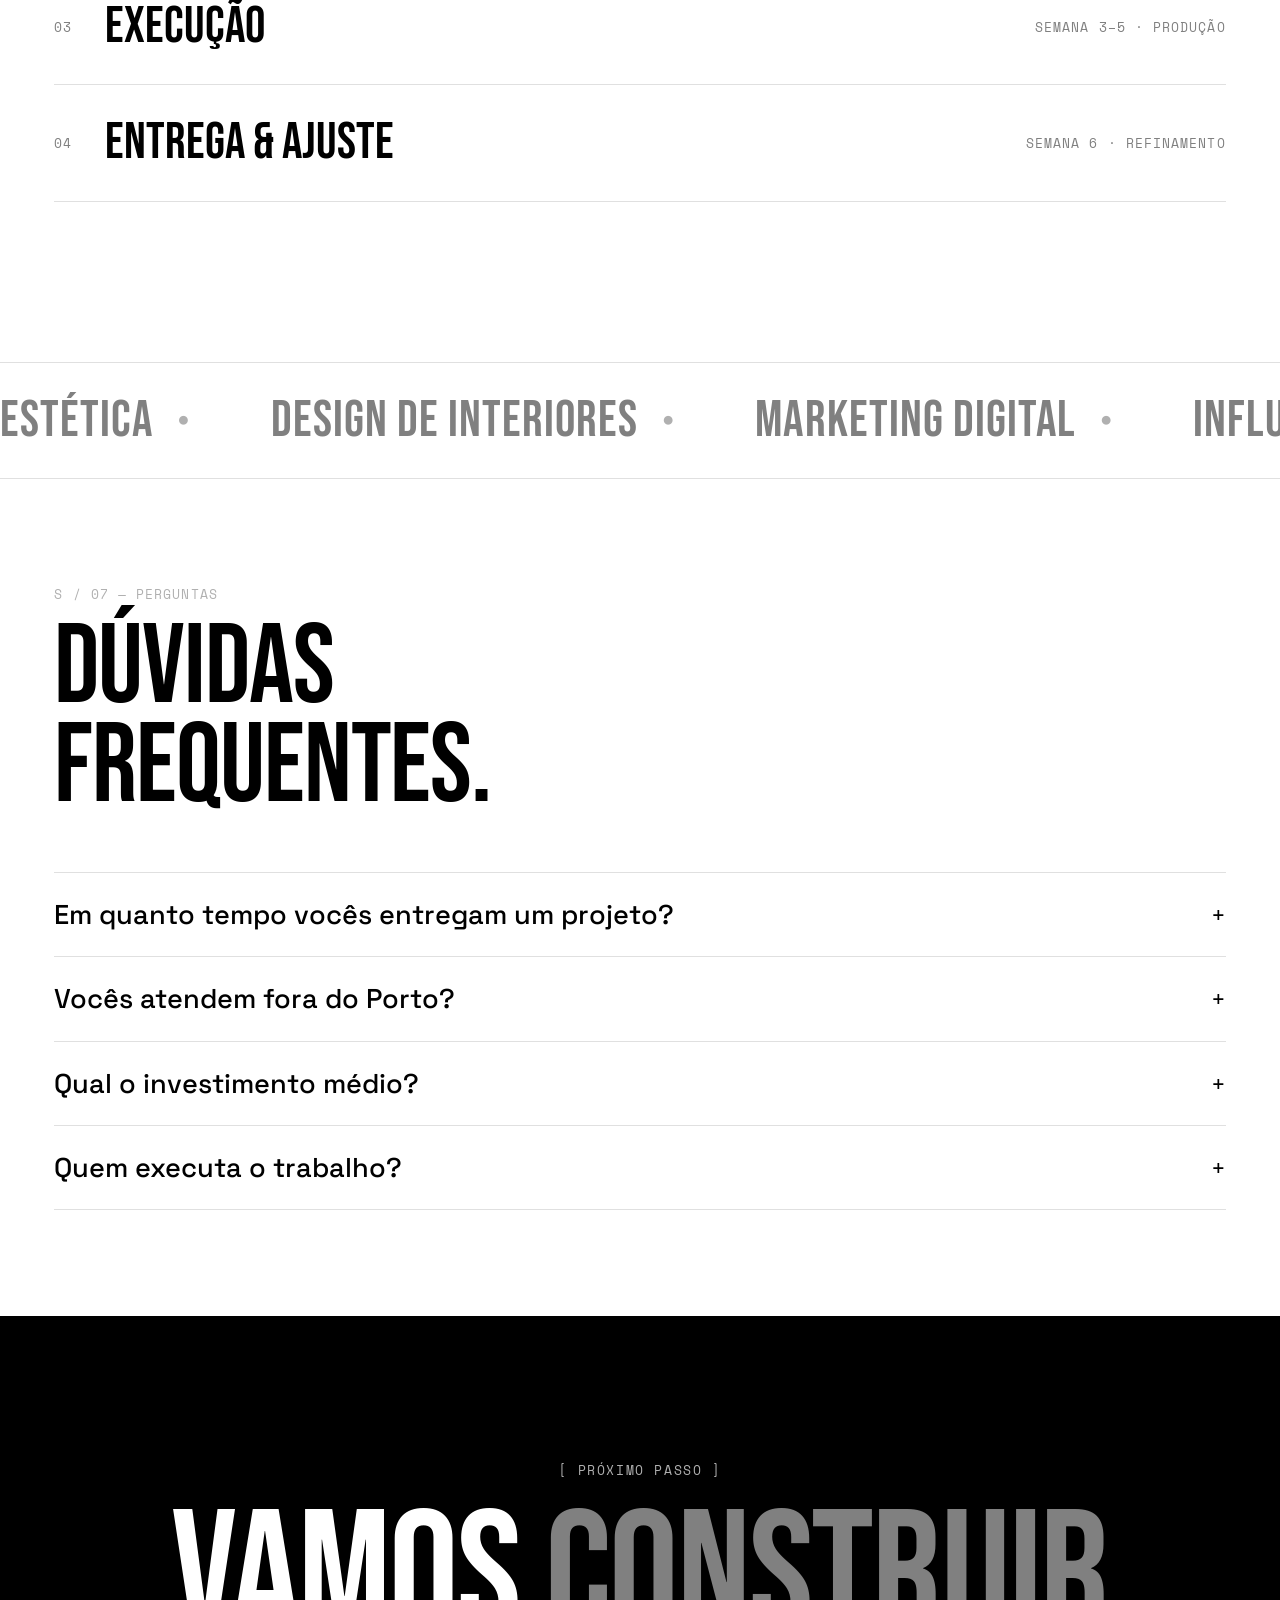
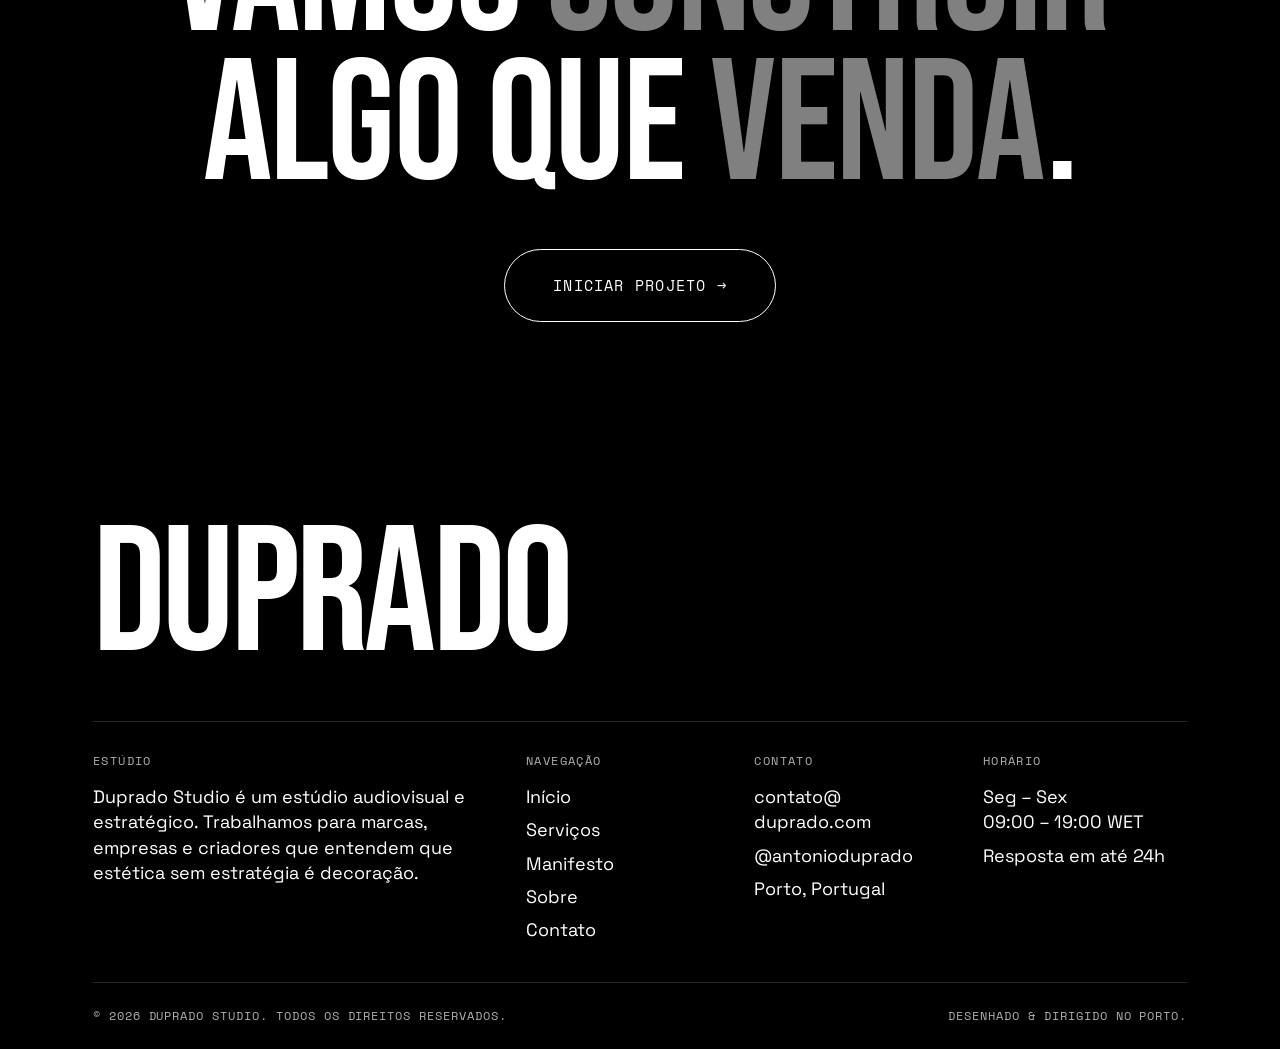
==== commit 93a9037e: "UX: limpa label editorial do hero, fixa colisão nav/hero, acelera rolagem Lenis" ====
--- a/index.html
+++ b/index.html
@@ -78,14 +78,7 @@
 <!-- HERO -->
 <section class="hero hero-section" id="home">
     <div class="hero__head">
-        <div>
-            <div class="mono">Duprado Studio <span class="subtle">— Est. 2024 / Porto</span></div>
-            <p class="hero__tag mt-sm">Estúdio audiovisual e estratégico para marcas que querem vender — não apenas aparecer.</p>
-        </div>
-        <div class="mono text-right">
-            <div>S / 01</div>
-            <div class="subtle">Abril · 2026</div>
-        </div>
+        <p class="hero__tag">Estúdio audiovisual e estratégico para marcas que querem vender — não apenas aparecer.</p>
     </div>
 
     <h1 class="hero__title" data-reveal-lines>
--- a/css/style.css
+++ b/css/style.css
@@ -212,7 +212,7 @@
 
 section { padding-block: var(--sp-10); position: relative; }
 section.tight { padding-block: var(--sp-8); }
-section.hero-section { padding-block: 0; }
+section.hero-section { padding-block: clamp(6rem, 12vh, 9rem) var(--sp-8); } /* espaço p/ nav fixo no topo */
 
 .grid {
     display: grid;
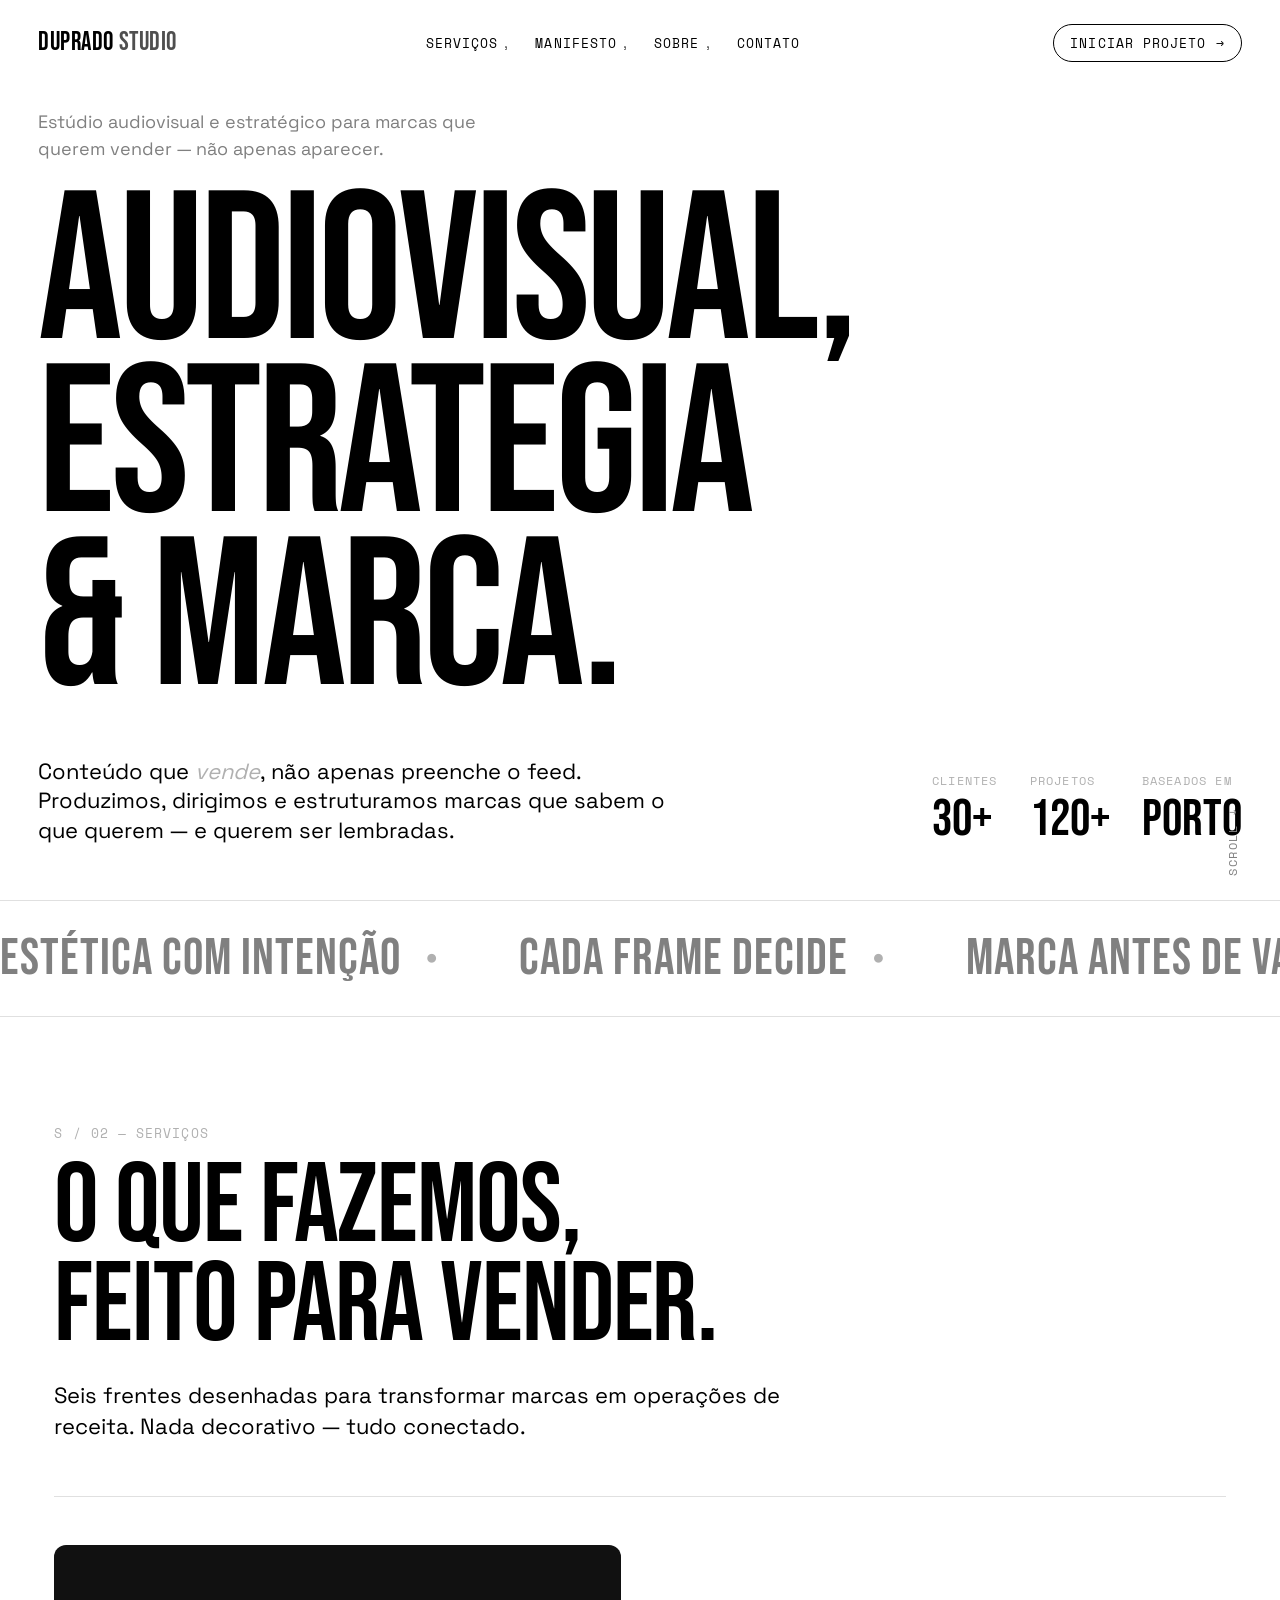
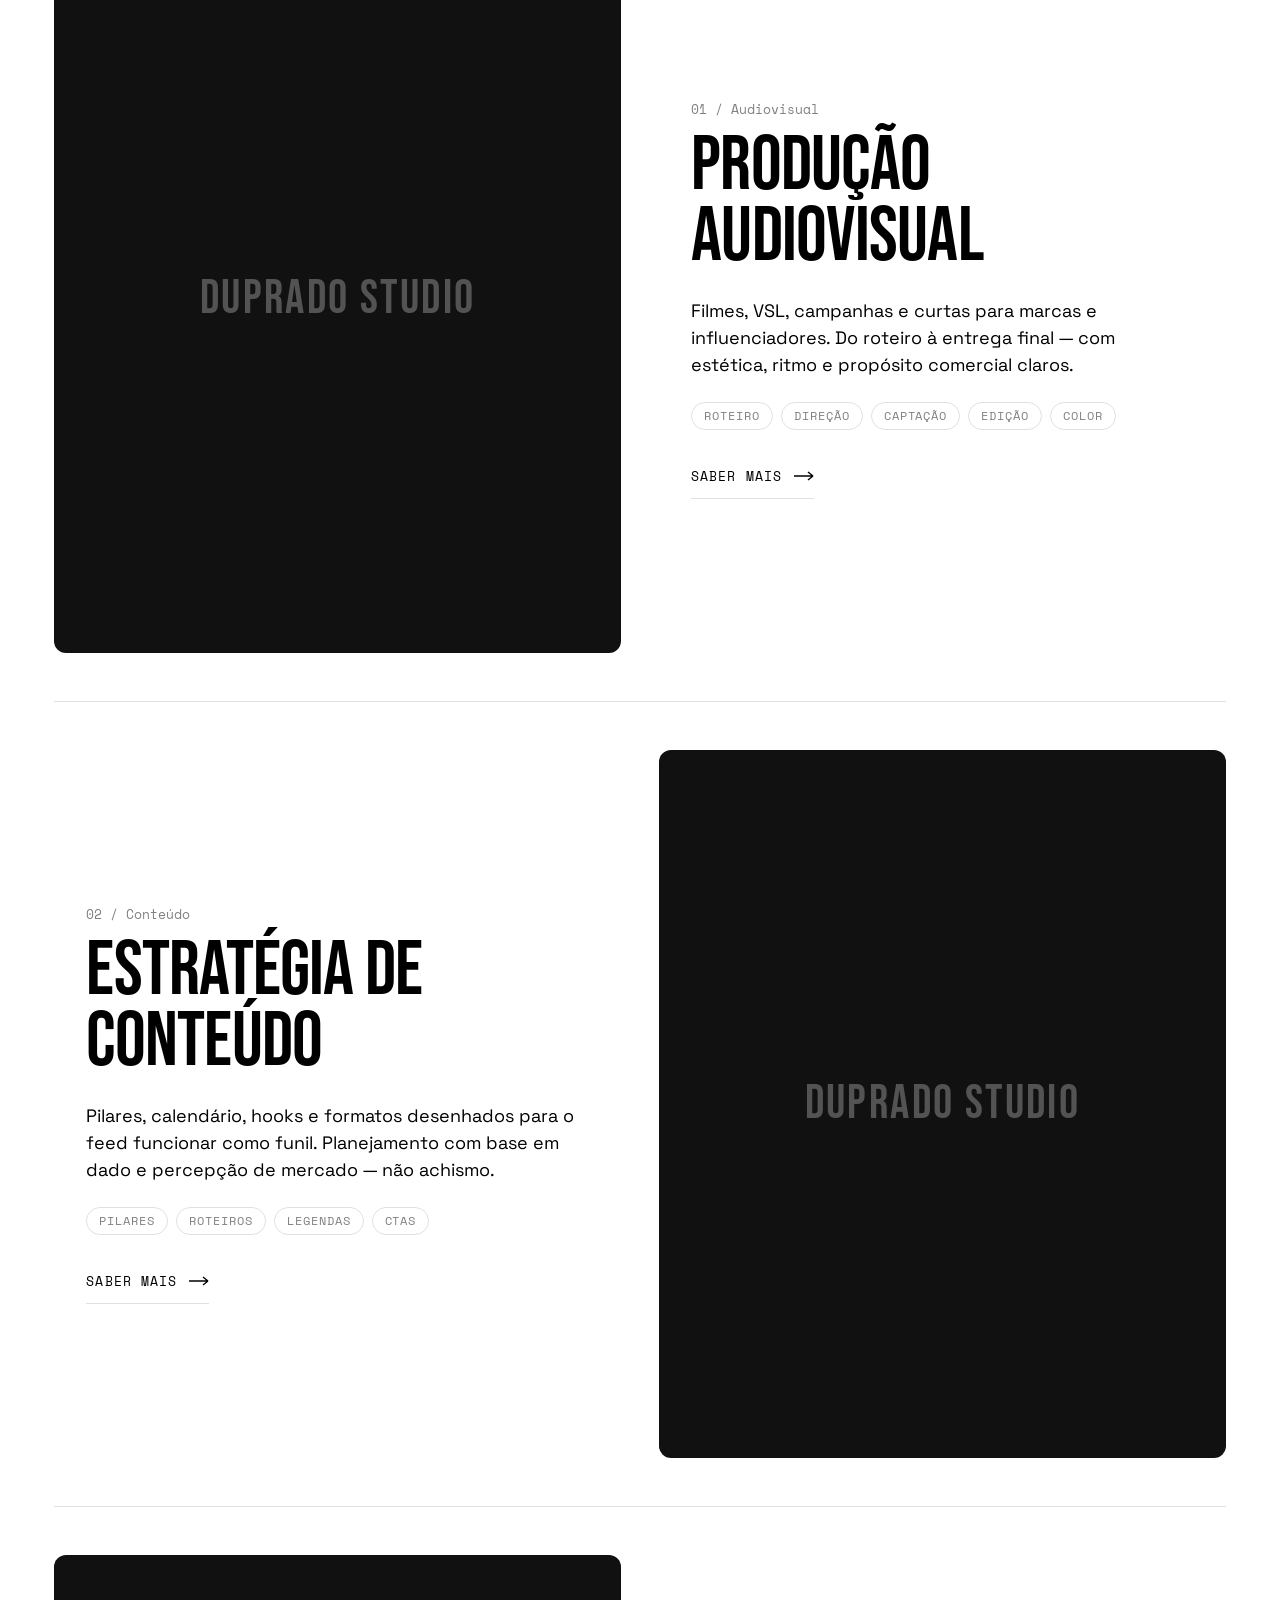
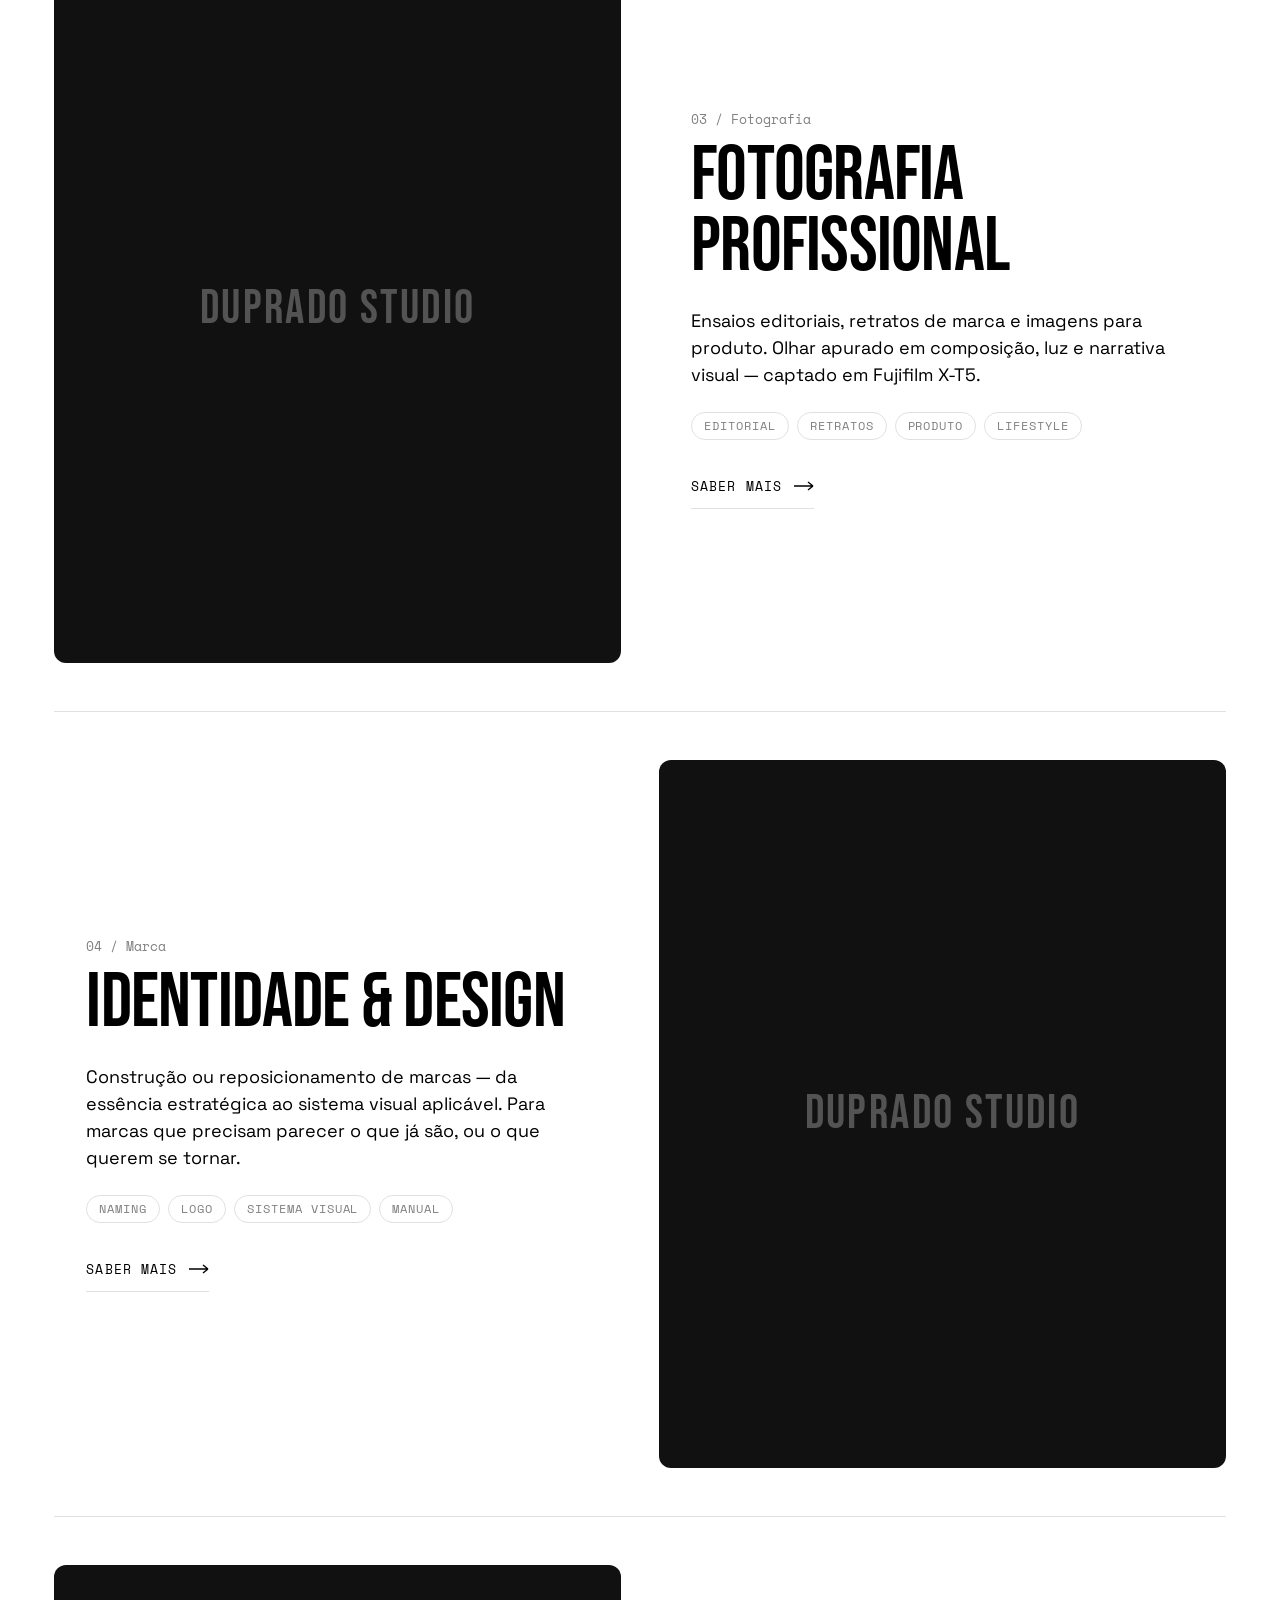
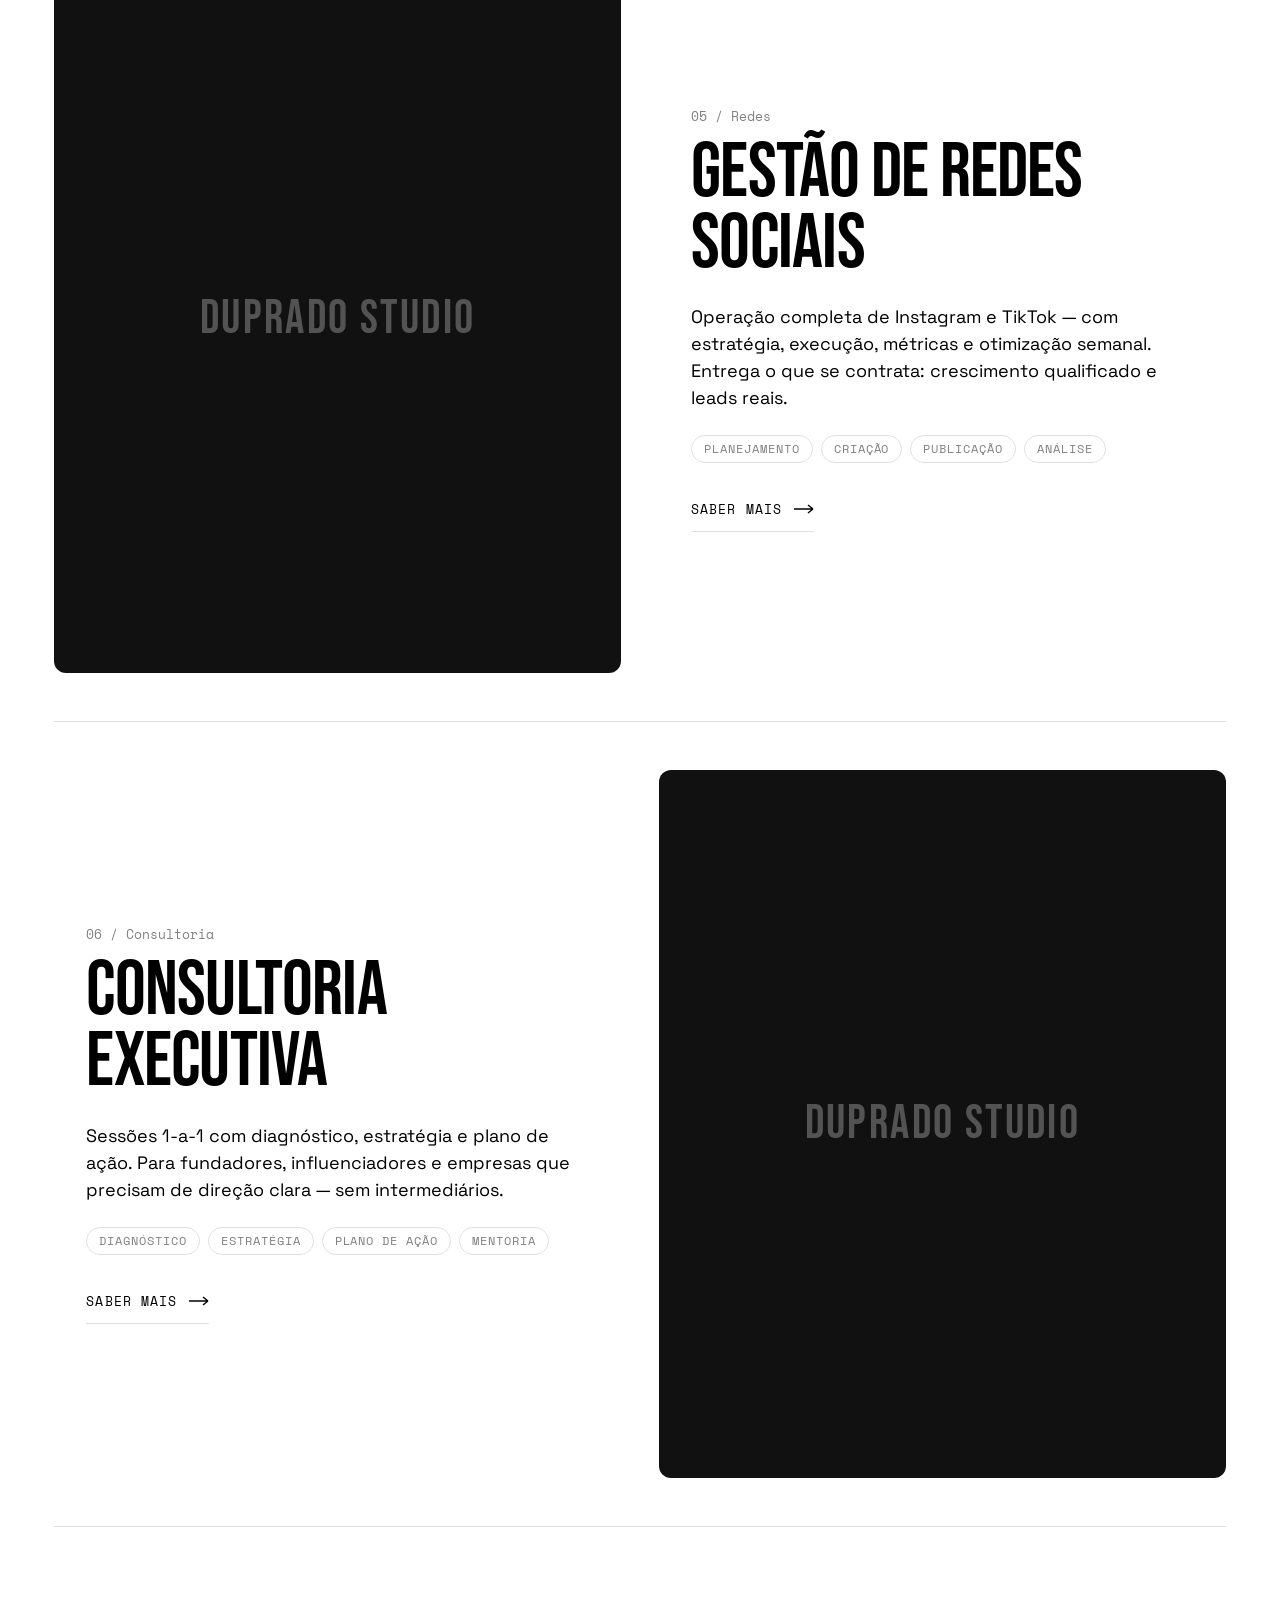
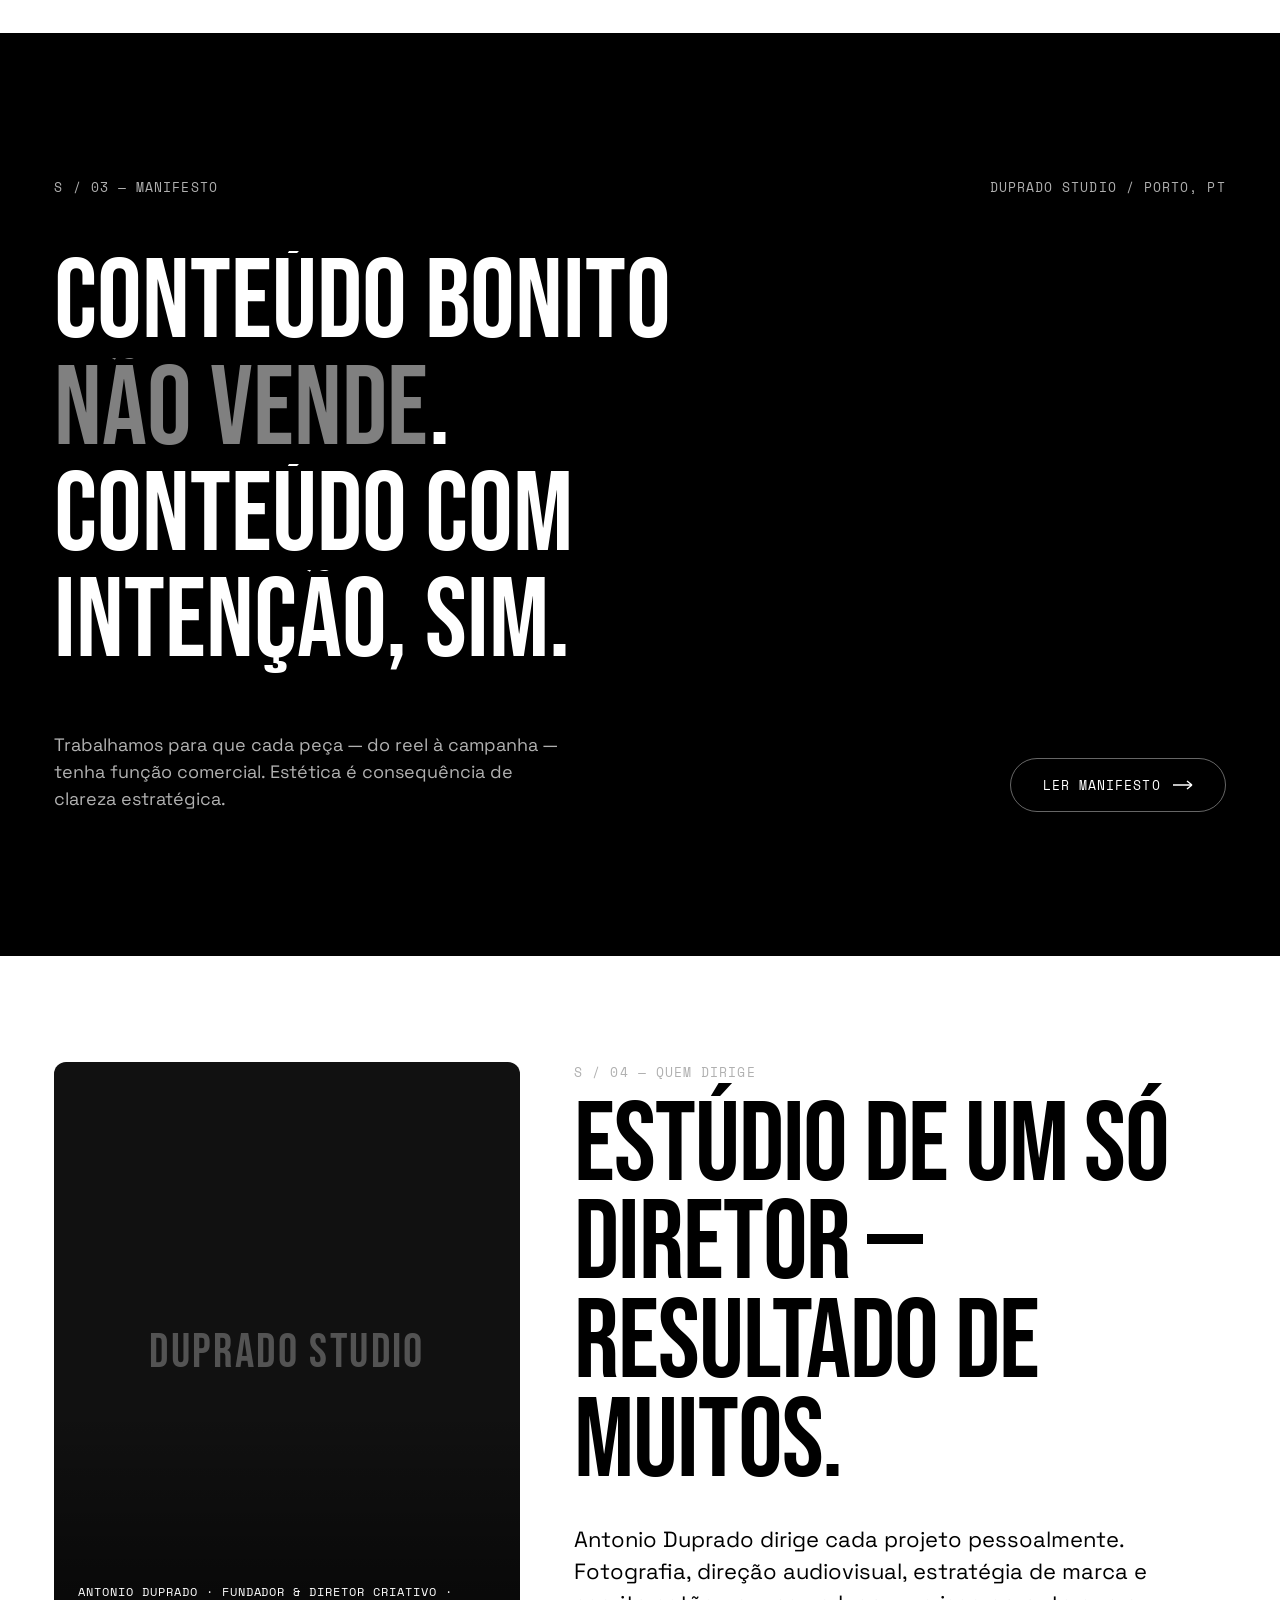
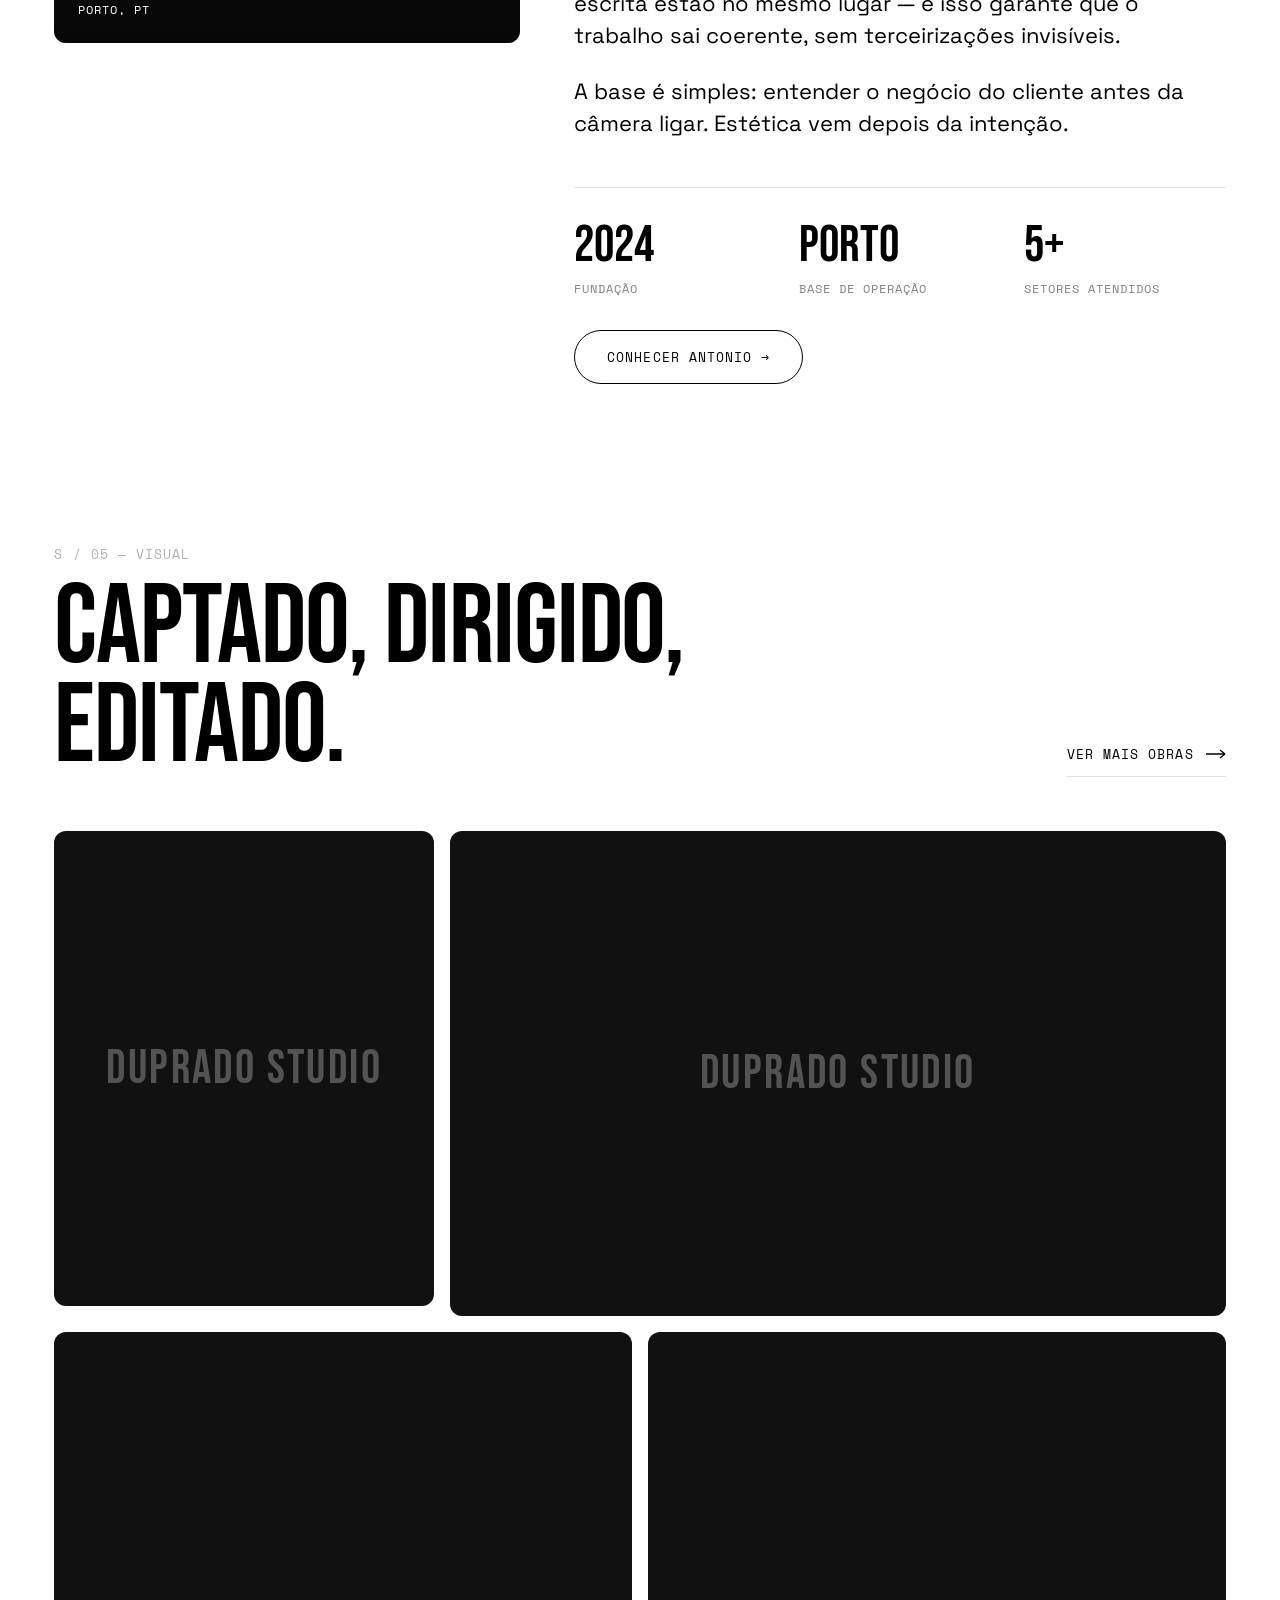
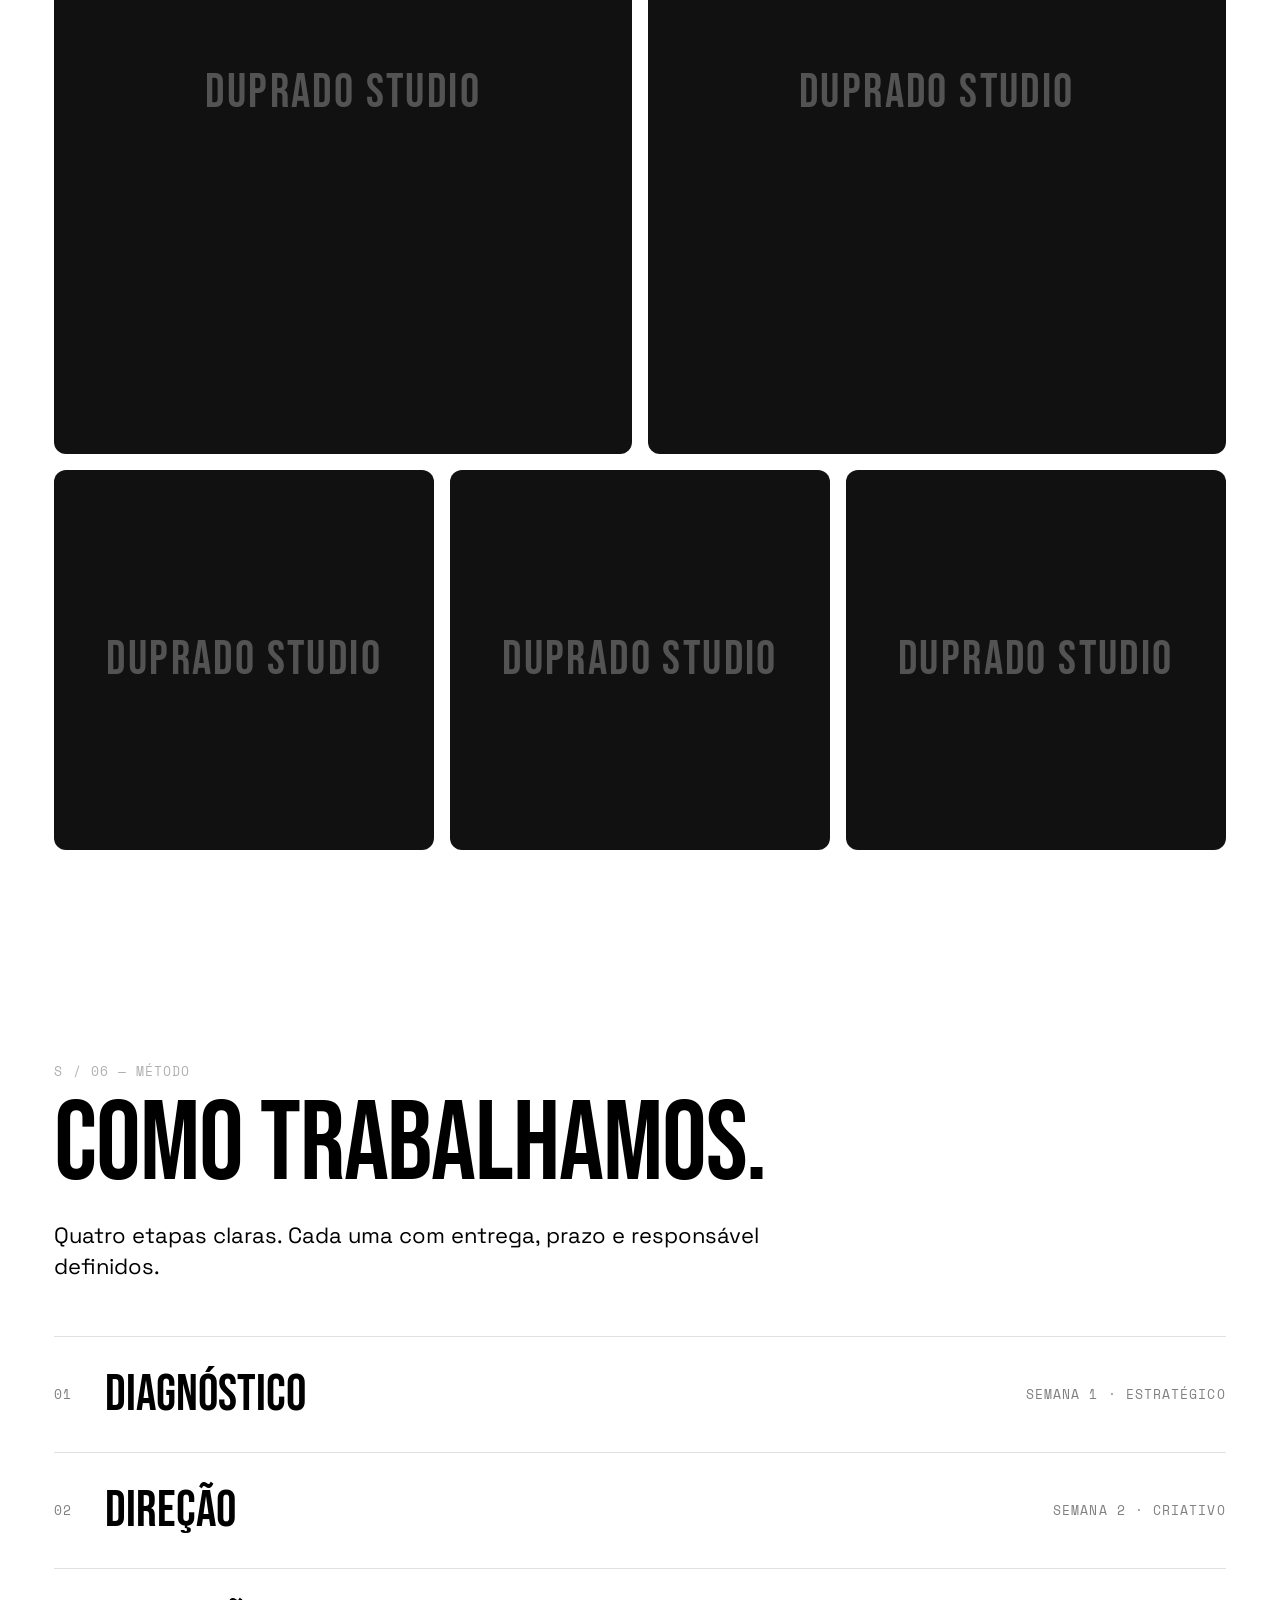
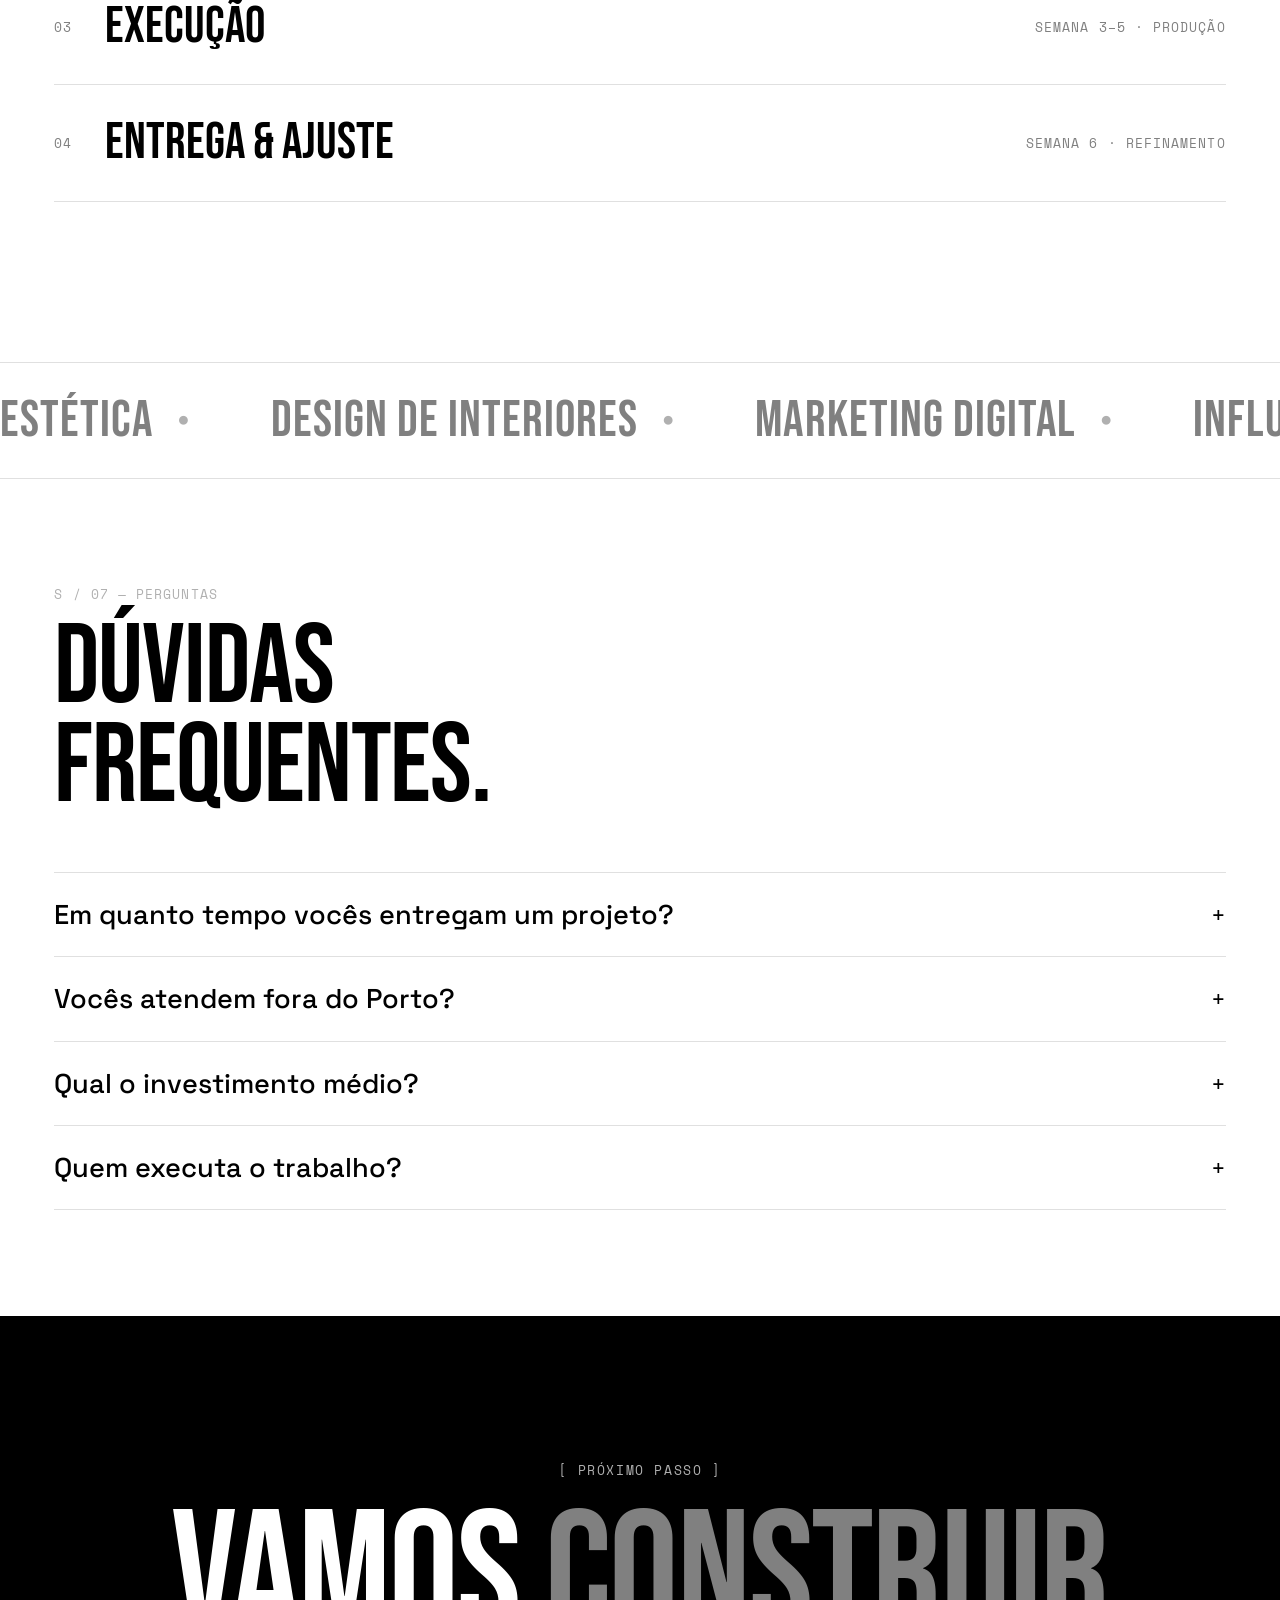
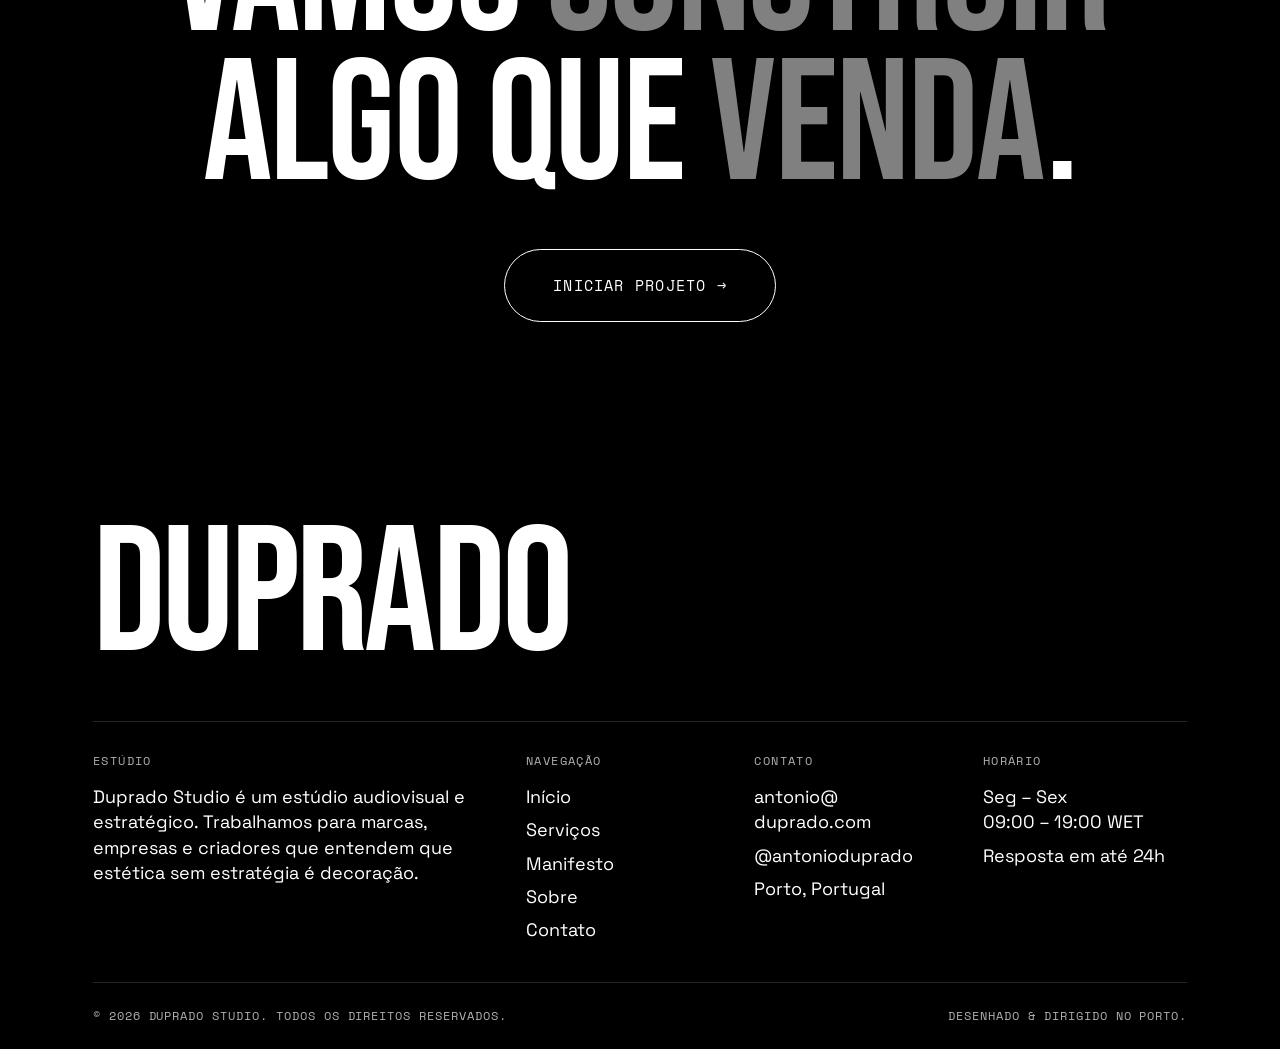
==== commit 0a85289a: "Contato: swap contato@ → antonio@duprado.com; sobre: corrige bio (Ciências Contábeis)" ====
--- a/index.html
+++ b/index.html
@@ -66,7 +66,7 @@
     <div class="menu__foot">
         <div>
             <div>Porto, Portugal</div>
-            <a href="mailto:contato@duprado.com">contato@duprado.com</a>
+            <a href="mailto:antonio@duprado.com">antonio@duprado.com</a>
         </div>
         <div>
             <a href="https://instagram.com/antonioduprado" target="_blank" rel="noopener">Instagram</a>
@@ -427,7 +427,7 @@
             </div>
             <div class="footer__col">
                 <h6>Contato</h6>
-                <a href="mailto:contato@duprado.com">contato@<br>duprado.com</a>
+                <a href="mailto:antonio@duprado.com">antonio@<br>duprado.com</a>
                 <a href="https://instagram.com/antonioduprado" target="_blank" rel="noopener">@antonioduprado</a>
                 <p>Porto, Portugal</p>
             </div>
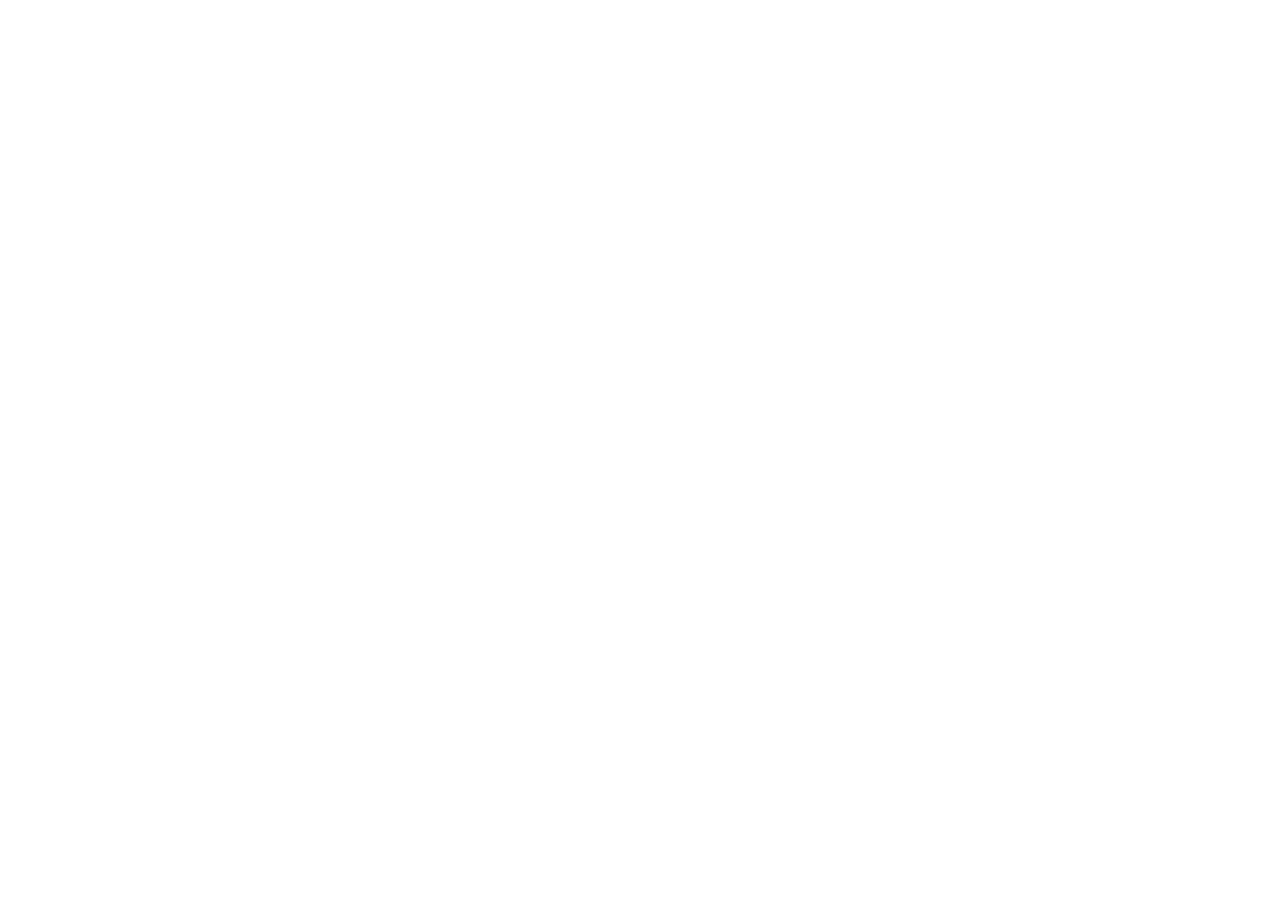
==== commit 8dbe7f42: "Força redirect HTTP→HTTPS em todas as páginas (fallback do Enforce HTTPS do GitHub Pages)" ====
--- a/index.html
+++ b/index.html
@@ -3,6 +3,7 @@
 <head>
     <meta charset="UTF-8">
     <meta name="viewport" content="width=device-width, initial-scale=1.0">
+    <script>if(location.protocol!=='https:'&&location.hostname!=='localhost'&&!location.hostname.startsWith('127.'))location.replace('https:'+window.location.href.substring(window.location.protocol.length));</script>
     <title>Duprado Studio — Audiovisual, estratégia e marca</title>
     <meta name="description" content="Duprado Studio é um estúdio audiovisual e estratégico no Porto. Produção audiovisual, fotografia, identidade e conteúdo para marcas que querem vender — não apenas aparecer.">
     <meta name="author" content="Duprado Studio">
